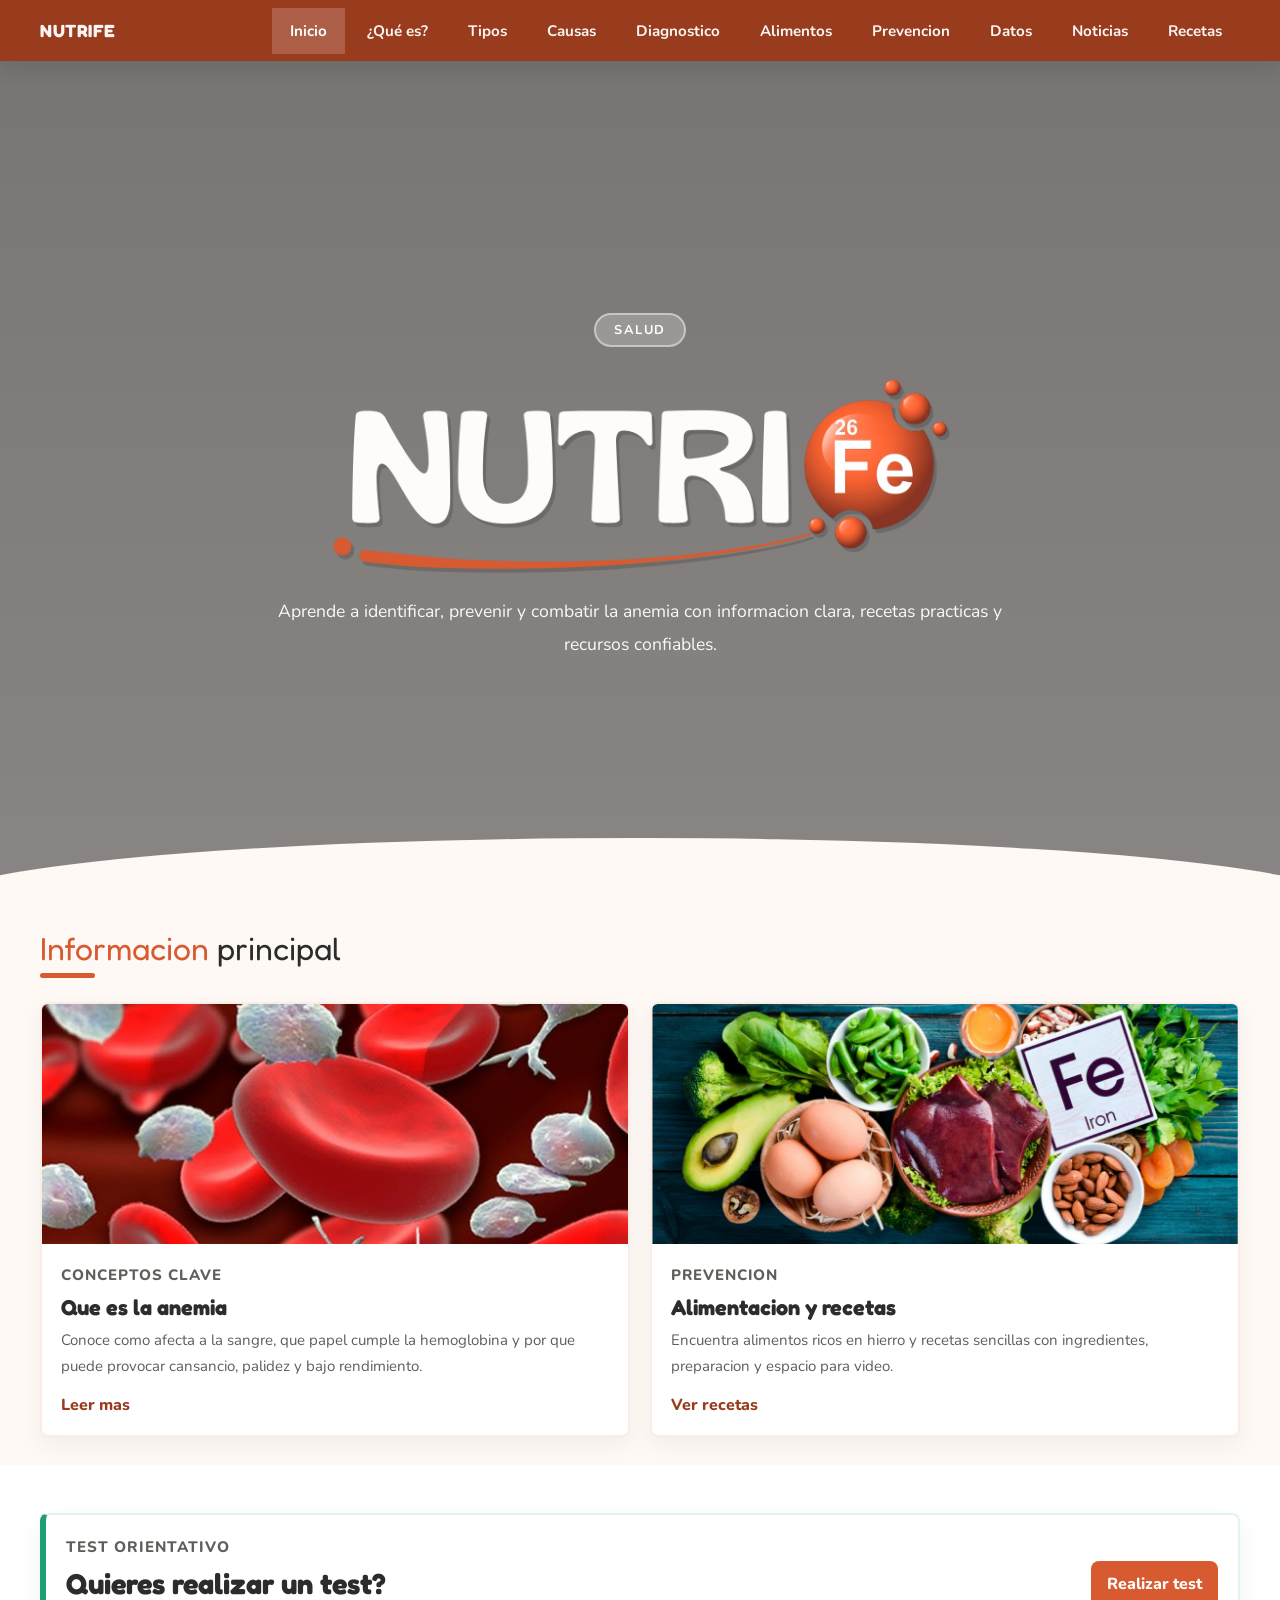
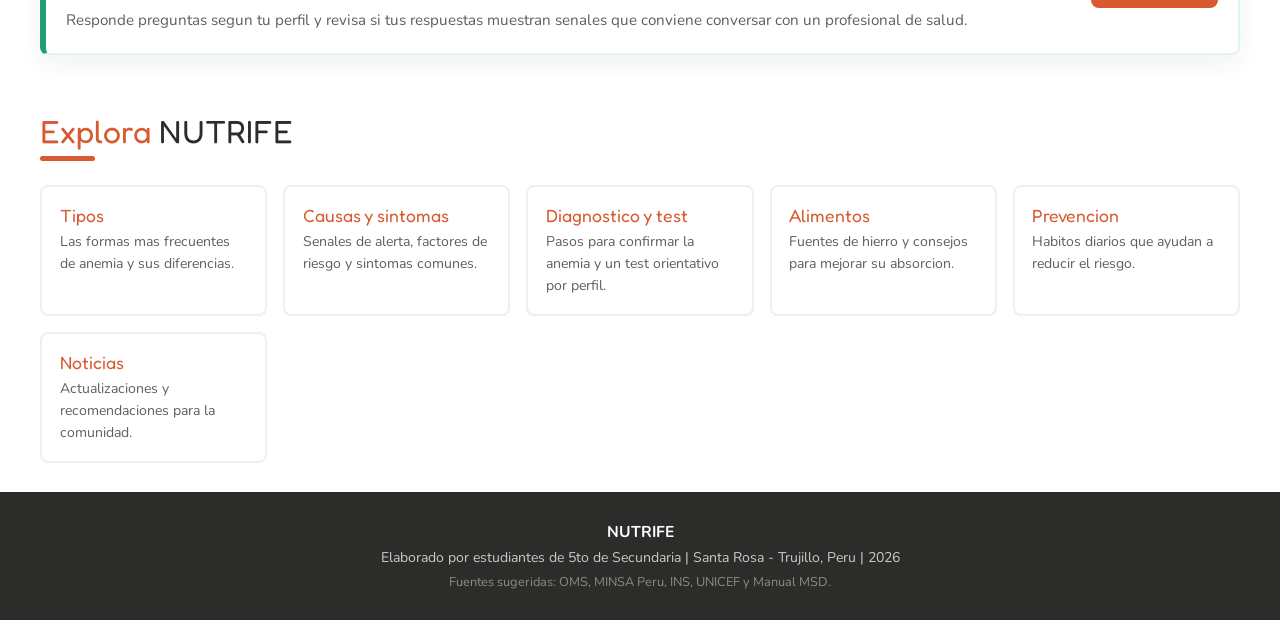
==== index.html @ c6c8c398 "First commit" ====
<!DOCTYPE html>
<html lang="es">
<head>
  <meta charset="UTF-8" />
  <meta name="viewport" content="width=device-width, initial-scale=1.0" />
  <title>NUTRIFE | Inicio</title>
  <link rel="icon" type="image/png" href="./faviIcon.png" />
  <link href="https://fonts.googleapis.com/css2?family=Fredoka+One&family=Nunito:wght@400;600;700;800&display=swap" rel="stylesheet" />
  <link href="./css/styles.css" rel="stylesheet" />
</head>
<body data-page="inicio">
  <div data-nav></div>
  <div data-header data-variant="home" data-title="NUTRIFE" data-kicker="Salud" data-description="Aprende a identificar, prevenir y combatir la anemia con informacion clara, recetas practicas y recursos confiables."></div>

  <main>
    <section>
      <div class="container">
        <div class="reveal">
          <p class="seccion-titulo">Informacion <span>principal</span></p>
          <div class="linea-titulo"></div>
        </div>

        <div class="feature-grid reveal">
          <article class="feature-card">
            <img src="./imagenes/globulosRojos.jpg" alt="Globulos rojos" />
            <div>
              <p class="card-kicker">Conceptos clave</p>
              <h2>Que es la anemia</h2>
              <p>Conoce como afecta a la sangre, que papel cumple la hemoglobina y por que puede provocar cansancio, palidez y bajo rendimiento.</p>
              <a class="btn-link" href="./pages/que-es.html">Leer mas</a>
            </div>
          </article>

          <article class="feature-card">
            <img src="./imagenes/alimentosAnemia.webp" alt="Alimentos ricos en hierro" />
            <div>
              <p class="card-kicker">Prevencion</p>
              <h2>Alimentacion y recetas</h2>
              <p>Encuentra alimentos ricos en hierro y recetas sencillas con ingredientes, preparacion y espacio para video.</p>
              <a class="btn-link" href="./pages/recetas.html">Ver recetas</a>
            </div>
          </article>
        </div>
      </div>
    </section>

    <section>
      <div class="container">
        <div class="home-test-panel reveal">
          <div>
            <p class="eyebrow">Test orientativo</p>
            <h2>Quieres realizar un test?</h2>
            <p>Responde preguntas segun tu perfil y revisa si tus respuestas muestran senales que conviene conversar con un profesional de salud.</p>
          </div>
          <a class="action-link" href="./pages/diagnostico.html#test-anemia">Realizar test</a>
        </div>
      </div>
    </section>

    <section class="section-soft">
      <div class="container">
        <div class="reveal">
          <p class="seccion-titulo">Explora <span>NUTRIFE</span></p>
          <div class="linea-titulo"></div>
        </div>

        <div class="page-grid reveal">
          <a class="page-card" href="./pages/tipos.html"><span>Tipos</span><p>Las formas mas frecuentes de anemia y sus diferencias.</p></a>
          <a class="page-card" href="./pages/causas.html"><span>Causas y sintomas</span><p>Senales de alerta, factores de riesgo y sintomas comunes.</p></a>
          <a class="page-card" href="./pages/diagnostico.html"><span>Diagnostico y test</span><p>Pasos para confirmar la anemia y un test orientativo por perfil.</p></a>
          <a class="page-card" href="./pages/alimentos.html"><span>Alimentos</span><p>Fuentes de hierro y consejos para mejorar su absorcion.</p></a>
          <a class="page-card" href="./pages/prevencion.html"><span>Prevencion</span><p>Habitos diarios que ayudan a reducir el riesgo.</p></a>
          <a class="page-card" href="./pages/noticias.html"><span>Noticias</span><p>Actualizaciones y recomendaciones para la comunidad.</p></a>
        </div>
      </div>
    </section>
  </main>

  <div data-footer></div>
  <script src="./js/components.js"></script>
  <script src="./js/scripts.js"></script>
</body>
</html>
---- css/styles.css ----
:root {
  --rojo: #D85A30;
  --rojo-claro: #FAECE7;
  --rojo-medio: #F0997B;
  --rojo-oscuro: #993C1D;
  --amarillo: #EF9F27;
  --amarillo-claro: #FAEEDA;
  --verde: #1D9E75;
  --verde-claro: #E1F5EE;
  --azul: #185FA5;
  --azul-claro: #E6F1FB;
  --gris: #5F5E5A;
  --gris-claro: #F1EFE8;
  --blanco: #fff;
  --texto: #2C2C2A;
  --max-w: 1440px;
  --px: clamp(1rem, 4vw, 2.5rem);
}

* { margin: 0; padding: 0; box-sizing: border-box; }

img {
  max-width: 100%;
  height: auto;
}

body {
  font-family: 'Nunito', sans-serif;
  background: #fff9f6;
  color: var(--texto);
  overflow-x: hidden;
  padding-top: 58px;
}

/* ===== HEADER ===== */
header {
  background: linear-gradient(rgba(0,0,0,0.28), rgba(0,0,0,0.18)), url("../imagenes/banner.png") center center/cover no-repeat;
  background-attachment: scroll;
  color: white;
  text-align: center;
  padding: 4rem var(--px) 5rem;
  position: relative;
  overflow: hidden;
  margin-top: 0;
  min-height: 100vh;
  display: grid;
  place-items: center;
}
header::before {
  content: '';
  position: absolute;
  bottom: -2px; left: 0; right: 0;
  height: 64px;
  background: #fff9f6;
  clip-path: ellipse(55% 100% at 50% 100%);
  z-index: 2;
}

/* capa oscura sobre la imagen para mejorar contraste */
header::after {
  content: '';
  position: absolute;
  inset: 0;
  background: rgba(0,0,0,0.35);
  z-index: 1;
}

/* asegurar que el contenido del header esté por encima del overlay */
header > * {
  position: relative;
  z-index: 3;
}
header .etiqueta {
  display: inline-block;
  background: rgba(255,255,255,0.22);
  border: 2px solid rgba(255,255,255,0.45);
  border-radius: 30px;
  padding: 6px 18px;
  font-size: 0.8rem;
  font-weight: 700;
  letter-spacing: 1.5px;
  text-transform: uppercase;
  margin-bottom: 1.2rem;
}
header h1 {
  font-family: 'Fredoka One', cursive;
  font-size: clamp(3rem, 7vw, 5.2rem);
  line-height: 1;
  margin-bottom: 0.8rem;
  text-shadow: 3px 3px 0 rgba(0,0,0,0.18);
  width: 100%;
}
.hero-logo {
  width: clamp(260px, 64vw, 760px);
  height: auto;
  max-height: clamp(120px, 24vh, 260px);
  object-fit: contain;
  display: block;
  margin: 0 auto;
  filter: drop-shadow(3px 4px 0 rgba(0,0,0,0.16));
}
header p {
  font-size: clamp(1rem, 2.1vw, 1.1rem);
  opacity: 0.95;
  max-width: 760px;
  margin: 0 auto;
  line-height: 1.9;
}
.globulos-deco {
  position: absolute;
  top: 10px; right: 16px;
  font-size: 4rem;
  opacity: 0.15;
}

/* ===== NAV ===== */
nav {
  background: var(--rojo-oscuro);
  display: flex;
  justify-content: center;
  flex-wrap: wrap;
  gap: 0.35rem;
  position: sticky;
  top: 0;
  z-index: 100;
  padding: 0.45rem var(--px);
}
nav a {
  color: rgba(255,255,255,0.95);
  text-decoration: none;
  padding: 13px 18px;
  font-weight: 700;
  font-size: 0.95rem;
  transition: background 0.2s, color 0.2s;
  white-space: nowrap;
}
nav a:hover { background: rgba(255,255,255,0.12); color: white; }

/* ===== CONTENEDOR — ancho máximo con padding ajustado ===== */
.container {
  max-width: var(--max-w);
  width: min(100%, var(--max-w));
  margin: 0 auto;
  padding: 0 var(--px);
}

/* ===== SECCIONES ===== */
section { padding: 1.8rem 0; }
section:nth-child(even) { background: #fff; }

.seccion-titulo {
  font-family: 'Fredoka One', cursive;
  font-size: clamp(1.6rem, 5vw, 2rem);
  color: var(--rojo);
  margin-bottom: 0.3rem;
}
.seccion-titulo span { color: var(--texto); }
.linea-titulo {
  width: 55px; height: 5px;
  background: var(--rojo);
  border-radius: 10px;
  margin-bottom: 1.5rem;
}

/* ===== QUE ES ===== */
.intro-grid {
  display: grid;
  grid-template-columns: 1fr 1fr;
  gap: 1.8rem;
  align-items: center;
}
.intro-texto p {
  font-size: 1rem;
  line-height: 1.8;
  color: #3a3a38;
  margin-bottom: 1rem;
}
.dato-destacado {
  background: var(--rojo-claro);
  border-left: 5px solid var(--rojo);
  border-radius: 0 12px 12px 0;
  padding: 0.9rem 1.1rem;
  font-size: 0.95rem;
  font-weight: 700;
  color: var(--rojo-oscuro);
}

/* ===== VIDEO ===== */
.video-container {
  position: relative;
  width: 100%;
  aspect-ratio: 16 / 9;
  border-radius: 18px;
  overflow: hidden;
  box-shadow: 5px 5px 0 var(--rojo-medio);
  border: 4px solid var(--rojo-claro);
}
.video-container iframe {
  width: 100%;
  height: 100%;
  border: none;
}

/* ===== TIPOS ===== */
.tipos-grid {
  display: grid;
  grid-template-columns: repeat(auto-fit, minmax(190px, 1fr));
  gap: 1rem;
}
.tipo-card {
  border-radius: 16px;
  padding: 1.3rem;
  text-align: center;
  border: 3px solid transparent;
  transition: transform 0.2s;
}
.tipo-card:hover { transform: translateY(-5px); }
.tipo-card .icono { font-size: 2.2rem; margin-bottom: 0.6rem; }
.tipo-card h3 { font-size: 0.95rem; font-weight: 800; margin-bottom: 0.4rem; }
.tipo-card p { font-size: 0.85rem; line-height: 1.6; }
.tipo-1 { background: var(--rojo-claro); border-color: var(--rojo-medio); }
.tipo-1 h3 { color: var(--rojo-oscuro); }
.tipo-2 { background: var(--amarillo-claro); border-color: var(--amarillo); }
.tipo-2 h3 { color: #633806; }
.tipo-3 { background: var(--azul-claro); border-color: #85B7EB; }
.tipo-3 h3 { color: var(--azul); }
.tipo-4 { background: var(--verde-claro); border-color: #5DCAA5; }
.tipo-4 h3 { color: #085041; }

/* ===== BANNER NIÑOS ===== */
.ninos-banner {
  display: flex;
  align-items: center;
  justify-content: center;
  gap: 1.5rem;
  background: var(--rojo-claro);
  border-radius: 18px;
  padding: 1.2rem 1.5rem;
  margin-bottom: 1.5rem;
  border: 3px solid var(--rojo-medio);
}
.nino-img {
  width: 200px;
  height: 200px;
  object-fit: contain;
  filter: drop-shadow(2px 4px 6px rgba(0,0,0,0.15));
}
.ninos-texto { text-align: center; max-width: 380px; }
.ninos-texto p {
  font-size: 0.95rem;
  line-height: 1.7;
  color: var(--rojo-oscuro);
}

/* ===== CAUSAS Y SINTOMAS ===== */
.dos-col {
  display: grid;
  grid-template-columns: 1fr 1fr;
  gap: 1.5rem;
}
.lista-card {
  border-radius: 16px;
  padding: 1.3rem;
  border: 3px solid;
}
.lista-card h3 {
  font-family: 'Fredoka One', cursive;
  font-size: 1.2rem;
  margin-bottom: 0.9rem;
}
.lista-card ul { list-style: none; }
.lista-card ul li {
  padding: 6px 0;
  border-bottom: 1px dashed rgba(0,0,0,0.1);
  font-size: 0.92rem;
  display: flex;
  align-items: flex-start;
  gap: 8px;
}
.lista-card ul li:last-child { border-bottom: none; }
.lista-card ul li::before {
  content: '●';
  font-size: 9px;
  margin-top: 5px;
  flex-shrink: 0;
}
.card-causas { background: var(--rojo-claro); border-color: var(--rojo-medio); }
.card-causas h3 { color: var(--rojo-oscuro); }
.card-causas li::before { color: var(--rojo); }
.card-sintomas { background: var(--amarillo-claro); border-color: var(--amarillo); }
.card-sintomas h3 { color: #633806; }
.card-sintomas li::before { color: var(--amarillo); }

/* ===== IMAGEN FULL ===== */
/* Ajusta aquí el tamaño de la imagen de alimentosAnemia */
.img-full {
  width: 100%;
  max-height: 700px;
  object-fit: cover;
  border-radius: 18px;
  border: 4px solid var(--rojo-claro);
  margin-bottom: 1.5rem;
  display: block;
}

/* ===== ACORDEÓN DIAGNÓSTICO ===== */
.acordeon {
  display: flex;
  flex-direction: column;
  gap: 0.55rem;
  margin-bottom: 0.5rem;
}
.acord-item {
  border-radius: 14px;
  border: 2px solid var(--gris-claro);
  background: white;
  overflow: hidden;
  transition: border-color 0.25s, box-shadow 0.25s;
}
.acord-item:hover { border-color: var(--rojo-medio); }
.acord-item.acord-open {
  border-color: var(--rojo-medio);
  box-shadow: 0 4px 16px rgba(216,90,48,0.12);
}
.acord-clave { border-color: var(--rojo-medio) !important; }
.acord-clave.acord-open { box-shadow: 0 4px 20px rgba(216,90,48,0.22) !important; }
.acord-resultado { border-color: #5DCAA5 !important; }
.acord-resultado.acord-open { box-shadow: 0 4px 20px rgba(29,158,117,0.18) !important; }

.acord-header {
  width: 100%;
  background: none;
  border: none;
  cursor: pointer;
  padding: 0.9rem 1.2rem;
  display: flex;
  align-items: center;
  gap: 0.7rem;
  text-align: left;
  transition: background 0.2s;
}
.acord-header:hover { background: var(--rojo-claro); }
.acord-item.acord-resultado .acord-header:hover { background: var(--verde-claro); }
.acord-item.acord-open .acord-header { background: var(--rojo-claro); }
.acord-item.acord-resultado.acord-open .acord-header { background: var(--verde-claro); }

.acord-header-left {
  display: flex;
  align-items: center;
  gap: 0.65rem;
  flex: 1;
  min-width: 0;
}
.acord-num {
  width: 34px; height: 34px;
  border-radius: 50%;
  background: var(--rojo-oscuro);
  color: white;
  font-family: 'Fredoka One', cursive;
  font-size: 1.05rem;
  display: flex;
  align-items: center;
  justify-content: center;
  flex-shrink: 0;
}
.acord-num-rojo { background: var(--rojo); box-shadow: 0 0 0 3px var(--rojo-claro); }
.acord-num-verde { background: var(--verde); box-shadow: 0 0 0 3px var(--verde-claro); }
.acord-emoji { font-size: 1.5rem; flex-shrink: 0; }
.acord-title {
  font-weight: 800;
  font-size: 0.97rem;
  color: var(--texto);
  white-space: nowrap;
  overflow: hidden;
  text-overflow: ellipsis;
}
.acord-tag {
  display: inline-block;
  padding: 3px 10px;
  border-radius: 20px;
  font-size: 0.72rem;
  font-weight: 700;
  background: var(--gris-claro);
  color: var(--gris);
  flex-shrink: 0;
}
.acord-tag-rojo { background: var(--rojo-claro); color: var(--rojo-oscuro); }
.acord-tag-verde { background: var(--verde-claro); color: #085041; }
.acord-chevron {
  font-size: 1.2rem;
  color: var(--gris);
  transition: transform 0.3s ease;
  flex-shrink: 0;
  line-height: 1;
}
.acord-item.acord-open .acord-chevron { transform: rotate(180deg); color: var(--rojo); }
.acord-item.acord-resultado.acord-open .acord-chevron { color: var(--verde); }

.acord-body { max-height: 0; overflow: hidden; transition: max-height 0.35s ease; }
.acord-body-inner {
  padding: 0 1.2rem 1.1rem 4.2rem;
  border-top: 1px dashed var(--rojo-claro);
}
.acord-item.acord-resultado .acord-body-inner { border-top-color: #5DCAA5; }
.acord-body-inner p {
  font-size: 0.93rem;
  line-height: 1.7;
  color: var(--gris);
  padding-top: 0.85rem;
}

/* ===== HEMOGLOBINA CARDS ===== */
.hemo-grid {
  display: grid;
  grid-template-columns: repeat(auto-fit, minmax(140px, 1fr));
  gap: 0.9rem;
}
.hemo-card {
  background: white;
  border: 2px solid var(--rojo-claro);
  border-radius: 16px;
  padding: 1.1rem 0.9rem;
  text-align: center;
  transition: transform 0.2s, border-color 0.2s;
}
.hemo-card:hover { transform: translateY(-4px); border-color: var(--rojo-medio); }
.hemo-destacado {
  border: 3px solid var(--rojo);
  background: var(--rojo-claro);
  position: relative;
}
.hemo-emoji { font-size: 1.9rem; margin-bottom: 0.35rem; }
.hemo-grupo {
  font-size: 0.77rem;
  color: var(--gris);
  font-weight: 700;
  margin-bottom: 0.45rem;
  line-height: 1.3;
}
.hemo-valor {
  font-family: 'Fredoka One', cursive;
  font-size: 1.5rem;
  color: var(--rojo);
}
.hemo-valor span {
  font-family: 'Nunito', sans-serif;
  font-size: 0.82rem;
  color: var(--gris);
  font-weight: 700;
}
.hemo-nota {
  margin-top: 0.4rem;
  font-size: 0.72rem;
  font-weight: 800;
  background: var(--rojo-medio);
  color: white;
  border-radius: 20px;
  padding: 2px 10px;
  display: inline-block;
}

/* ===== PREVENCIÓN ===== */
.prevencion-grid {
  display: grid;
  grid-template-columns: repeat(auto-fit, minmax(210px, 1fr));
  gap: 1rem;
}
.prev-card {
  background: white;
  border-radius: 16px;
  padding: 1.2rem;
  border: 2px solid var(--verde-claro);
  display: flex;
  gap: 10px;
  align-items: flex-start;
}
.prev-card .emoji { font-size: 1.9rem; flex-shrink: 0; }
.prev-card h4 { font-weight: 800; color: #085041; margin-bottom: 0.25rem; font-size: 0.92rem; }
.prev-card p { font-size: 0.84rem; color: var(--gris); line-height: 1.5; }

/* ===== ALIMENTOS ===== */
.alimentos-tabla {
  width: 100%;
  border-collapse: collapse;
  border-radius: 14px;
  overflow: hidden;
  box-shadow: 0 4px 0 var(--rojo-claro);
}
.alimentos-tabla thead { background: var(--rojo); color: white; }
.alimentos-tabla th { padding: 11px 14px; text-align: left; font-size: 0.92rem; }
.alimentos-tabla td { padding: 9px 14px; font-size: 0.9rem; border-bottom: 1px solid var(--rojo-claro); }
.alimentos-tabla tbody tr:nth-child(even) { background: #fff9f6; }
.alimentos-tabla tbody tr:hover { background: var(--rojo-claro); }
.badge { display: inline-block; padding: 2px 9px; border-radius: 20px; font-size: 0.76rem; font-weight: 700; }
.badge-alto { background: var(--rojo-claro); color: var(--rojo-oscuro); }
.badge-medio { background: var(--amarillo-claro); color: #633806; }

/* ===== MARQUEE ===== */
@keyframes marquee {
  0%   { transform: translateX(0); }
  100% { transform: translateX(-50%); }
}
.marquee-outer {
  overflow: hidden;
  width: 100%;
  margin-bottom: 1.8rem;
  -webkit-mask-image: linear-gradient(to right, transparent 0%, black 8%, black 92%, transparent 100%);
  mask-image: linear-gradient(to right, transparent 0%, black 8%, black 92%, transparent 100%);
}
.marquee-track {
  display: flex;
  gap: 1rem;
  width: max-content;
  animation: marquee 30s linear infinite;
}
.marquee-track:hover { animation-play-state: paused; }
.curio-card {
  background: var(--azul-claro);
  border: 2px solid #85B7EB;
  border-radius: 18px;
  padding: 1.3rem 1.6rem;
  width: 260px;
  flex-shrink: 0;
  text-align: center;
  transition: transform 0.2s, box-shadow 0.2s;
}
.curio-card:hover { transform: translateY(-5px); box-shadow: 0 8px 20px rgba(24,95,165,0.15); }
.curio-card .curio-emoji { font-size: 2.3rem; margin-bottom: 0.4rem; }
.curio-card strong {
  font-family: 'Fredoka One', cursive;
  font-size: 1.05rem;
  color: var(--azul);
  display: block;
  margin-bottom: 0.4rem;
}
.curio-card p { font-size: 0.84rem; color: var(--gris); line-height: 1.6; }

/* ===== LINKS ===== */
.links-section { margin-top: 1rem; }
.links-titulo {
  font-family: 'Fredoka One', cursive;
  font-size: 1.4rem;
  color: var(--rojo);
  margin-bottom: 0.4rem;
}
.links-grid {
  display: grid;
  grid-template-columns: repeat(auto-fit, minmax(230px, 1fr));
  gap: 0.9rem;
}
.link-card {
  display: flex;
  align-items: flex-start;
  gap: 11px;
  background: white;
  border: 2px solid var(--azul-claro);
  border-radius: 14px;
  padding: 0.9rem 1.1rem;
  text-decoration: none;
  color: var(--texto);
  transition: border-color 0.2s, transform 0.2s, box-shadow 0.2s;
}
.link-card:hover {
  border-color: var(--azul);
  transform: translateY(-3px);
  box-shadow: 0 6px 16px rgba(24,95,165,0.12);
}
.link-icono { font-size: 1.7rem; flex-shrink: 0; }
.link-card strong { font-size: 0.9rem; color: var(--azul); display: block; margin-bottom: 3px; }
.link-card p { font-size: 0.8rem; color: var(--gris); line-height: 1.4; }

/* ===== FOOTER ===== */
footer {
  background: var(--texto);
  color: rgba(255,255,255,0.75);
  text-align: center;
  padding: 1.8rem 1rem;
  font-size: 0.88rem;
}
footer strong { color: white; display: block; font-size: 0.98rem; margin-bottom: 0.3rem; }
footer p { margin-top: 0.4rem; font-size: 0.8rem; opacity: 0.6; }

/* ===== LAYOUT MULTIPAGINA ===== */
.site-nav {
  position: fixed;
  top: 0;
  left: 0;
  right: 0;
  width: 100%;
  z-index: 1000;
  justify-content: space-between;
  align-items: center;
  gap: 1rem;
  box-shadow: 0 8px 20px rgba(44,44,42,0.16);
}
.brand {
  font-family: 'Fredoka One', cursive;
  font-size: 1.1rem;
  letter-spacing: 0.5px;
  padding-left: 0;
}
.nav-links {
  display: flex;
  justify-content: flex-end;
  flex-wrap: wrap;
  gap: 0.25rem;
}
.site-nav a.active {
  background: rgba(255,255,255,0.18);
  color: #fff;
}
.page-header {
  min-height: 340px;
  padding: 5rem var(--px) 4rem;
  background-position: center;
  background-attachment: scroll;
}
.home-header {
  min-height: calc(100vh - 58px);
}
.header-content {
  display: block;
}
main {
  background: #fff9f6;
}
.section-soft {
  background: #fff;
}
.feature-grid {
  display: grid;
  grid-template-columns: repeat(2, minmax(0, 1fr));
  gap: 1.2rem;
}
.feature-card,
.news-card,
.recipe-card {
  background: white;
  border: 2px solid var(--rojo-claro);
  border-radius: 8px;
  overflow: hidden;
  box-shadow: 0 8px 20px rgba(44,44,42,0.06);
}
.feature-card img,
.news-card img,
.recipe-card > img {
  width: 100%;
  height: 240px;
  object-fit: cover;
  display: block;
  background: var(--amarillo-claro);
}
.feature-card > div,
.news-card > div,
.recipe-content {
  padding: 1.2rem;
}
.card-kicker {
  color: var(--rojo);
  font-size: 0.78rem;
  font-weight: 800;
  text-transform: uppercase;
  letter-spacing: 1px;
  margin-bottom: 0.35rem;
}
.feature-card h2,
.news-card h2,
.recipe-card h2 {
  font-family: 'Fredoka One', cursive;
  color: var(--texto);
  font-size: 1.35rem;
  margin-bottom: 0.5rem;
}
.feature-card p,
.news-card p,
.recipe-card p,
.nota {
  color: var(--gris);
  line-height: 1.7;
  font-size: 0.94rem;
}
.btn-link {
  display: inline-block;
  margin-top: 0.9rem;
  color: var(--rojo-oscuro);
  font-weight: 800;
  text-decoration: none;
}
.btn-link:hover {
  color: var(--rojo);
}
.action-link {
  display: inline-flex;
  align-items: center;
  justify-content: center;
  min-height: 44px;
  border-radius: 8px;
  background: var(--rojo);
  color: white;
  padding: 0.78rem 1rem;
  font-weight: 800;
  text-decoration: none;
  transition: transform 0.2s ease, background 0.2s ease, box-shadow 0.2s ease;
}
.action-link:hover {
  background: var(--rojo-oscuro);
  color: white;
  transform: translateY(-2px);
  box-shadow: 0 8px 18px rgba(216,90,48,0.2);
}
.action-link.secondary {
  background: white;
  color: var(--rojo-oscuro);
  border: 2px solid var(--rojo-medio);
}
.action-link.secondary:hover {
  background: var(--rojo-claro);
  color: var(--rojo-oscuro);
  box-shadow: none;
}
.home-test-panel {
  display: grid;
  grid-template-columns: minmax(0, 1fr) auto;
  gap: 1rem;
  align-items: center;
  background: white;
  border: 2px solid var(--verde-claro);
  border-left: 6px solid var(--verde);
  border-radius: 8px;
  padding: 1.25rem;
  box-shadow: 0 10px 24px rgba(44,44,42,0.06);
  margin-top: 1.2rem;
}
.home-test-panel h2 {
  font-family: 'Fredoka One', cursive;
  font-size: clamp(1.25rem, 3vw, 1.8rem);
  color: var(--texto);
  margin-bottom: 0.4rem;
}
.home-test-panel p {
  color: var(--gris);
  line-height: 1.65;
  font-size: 0.95rem;
}
.page-grid,
.stats-grid,
.news-grid,
.recipe-grid {
  display: grid;
  gap: 1rem;
}
.page-grid {
  grid-template-columns: repeat(auto-fit, minmax(210px, 1fr));
}
.page-card,
.stat-card {
  background: white;
  border: 2px solid var(--gris-claro);
  border-radius: 8px;
  padding: 1.1rem;
  color: var(--texto);
  text-decoration: none;
  transition: border-color 0.2s, transform 0.2s;
}
.page-card:hover,
.stat-card:hover {
  border-color: var(--rojo-medio);
  transform: translateY(-3px);
}
.page-card span,
.stat-card strong {
  display: block;
  color: var(--rojo);
  font-family: 'Fredoka One', cursive;
  font-size: 1.1rem;
  margin-bottom: 0.35rem;
}
.page-card p,
.stat-card p {
  color: var(--gris);
  font-size: 0.88rem;
  line-height: 1.55;
}
.stats-grid {
  grid-template-columns: repeat(auto-fit, minmax(220px, 1fr));
  margin-bottom: 1.5rem;
}
.news-grid,
.recipe-grid {
  grid-template-columns: 1fr;
}
.news-card {
  display: grid;
  grid-template-columns: minmax(220px, 360px) 1fr;
}
.news-card img {
  height: 100%;
  min-height: 230px;
}
.date-label {
  display: inline-block;
  margin-top: 0.8rem;
  padding: 4px 10px;
  border-radius: 20px;
  background: var(--azul-claro);
  color: var(--azul);
  font-size: 0.78rem;
  font-weight: 800;
}
.recipe-card {
  display: grid;
  grid-template-columns: minmax(240px, 380px) 1fr;
}
.recipe-card > img {
  height: 100%;
  min-height: 420px;
}
.recipe-content h3 {
  color: var(--rojo-oscuro);
  font-size: 1rem;
  margin: 0.9rem 0 0.4rem;
}
.recipe-columns {
  display: grid;
  grid-template-columns: repeat(2, minmax(0, 1fr));
  gap: 1rem;
}
.recipe-content ul,
.recipe-content ol {
  padding-left: 1.2rem;
  color: var(--gris);
  line-height: 1.65;
  font-size: 0.9rem;
}
.recipe-video {
  max-width: 520px;
  box-shadow: none;
}
.video-placeholder {
  display: grid;
  place-items: center;
  min-height: 180px;
  border: 2px dashed #85B7EB;
  border-radius: 8px;
  background: var(--azul-claro);
  color: var(--azul);
  font-weight: 800;
  text-align: center;
  padding: 1rem;
}
.table-wrap {
  overflow-x: auto;
}
.video-container video {
  width: 100%;
  height: 100%;
  display: block;
}
.image-missing {
  object-fit: contain !important;
  padding: 1rem;
  border: 2px dashed var(--rojo-medio);
}

/* ===== BLOQUES INFORMATIVOS Y ANIMACIONES ===== */
.eyebrow {
  color: var(--rojo);
  font-size: 0.78rem;
  font-weight: 800;
  letter-spacing: 1px;
  text-transform: uppercase;
  margin-bottom: 0.35rem;
}
.info-panel,
.split-visual,
.news-intro {
  display: grid;
  grid-template-columns: minmax(0, 1.35fr) minmax(260px, 0.65fr);
  gap: 1.2rem;
  align-items: stretch;
  margin-bottom: 1.4rem;
}
.info-panel > div:first-child,
.split-visual > div:first-child,
.news-intro > div:first-child,
.data-story {
  background: white;
  border: 2px solid var(--rojo-claro);
  border-radius: 8px;
  padding: 1.35rem;
  box-shadow: 0 10px 24px rgba(44,44,42,0.06);
}
.info-panel h2,
.split-visual h2,
.news-intro h2,
.data-story h2 {
  font-family: 'Fredoka One', cursive;
  font-size: clamp(1.35rem, 3vw, 1.9rem);
  color: var(--texto);
  margin-bottom: 0.6rem;
}
.info-panel p,
.split-visual p,
.news-intro p,
.data-story p {
  color: var(--gris);
  line-height: 1.75;
  font-size: 0.98rem;
}
.media-note {
  min-height: 190px;
  border: 2px dashed var(--amarillo);
  border-radius: 8px;
  background:
    linear-gradient(135deg, rgba(239,159,39,0.15), rgba(29,158,117,0.12)),
    #fff;
  padding: 1.2rem;
  display: flex;
  flex-direction: column;
  justify-content: center;
  color: var(--texto);
}
.media-note.tall {
  min-height: 250px;
}
.media-note span {
  color: var(--rojo);
  font-size: 0.75rem;
  font-weight: 800;
  letter-spacing: 1px;
  text-transform: uppercase;
}
.media-note strong {
  font-family: 'Fredoka One', cursive;
  font-size: 1.15rem;
  color: var(--azul);
  margin: 0.35rem 0;
  word-break: break-word;
}
.media-note p {
  color: var(--gris);
  font-size: 0.88rem;
  line-height: 1.55;
}
.image-slot,
.imagen-slot {
  width: 100%;
  height: clamp(220px, 28vw, 320px);
  min-height: 0;
  aspect-ratio: 4 / 3;
  display: block;
  object-fit: cover;
  object-position: center;
  border-radius: 8px;
  border: 0;
  box-shadow: none;
  background: transparent;
  overflow: hidden;
}
.image-slot-contain {
  object-fit: contain;
  transform: scale(1.08);
}
.image-slot::before,
.imagen-slot::before {
  content: none;
}
.image-slot::after,
.imagen-slot::after {
  content: none;
}
.image-slot.tall,
.imagen-slot.tall {
  height: clamp(280px, 34vw, 400px);
}
.image-slot-tipos,
.image-slot-causas,
.image-slot-prevencion,
.image-slot-datos,
.image-slot-noticias,
.imagen-slot-tipos,
.imagen-slot-causas,
.imagen-slot-prevencion,
.imagen-slot-datos,
.imagen-slot-noticias {
  background-color: transparent;
}
.panel-img {
  width: 100%;
  height: 100%;
  min-height: 230px;
  object-fit: cover;
  border-radius: 8px;
  border: 2px solid var(--verde-claro);
  display: block;
}
.mini-grid {
  display: grid;
  grid-template-columns: repeat(auto-fit, minmax(220px, 1fr));
  gap: 1rem;
  margin-bottom: 1.2rem;
}
.mini-card {
  background: white;
  border: 2px solid var(--verde-claro);
  border-radius: 8px;
  padding: 1.1rem;
}
.mini-card span {
  display: inline-block;
  color: #085041;
  background: var(--verde-claro);
  border-radius: 20px;
  padding: 3px 10px;
  font-size: 0.74rem;
  font-weight: 800;
  margin-bottom: 0.6rem;
}
.mini-card h3 {
  color: var(--texto);
  font-size: 1rem;
  margin-bottom: 0.35rem;
}
.mini-card p,
.micro-list,
.news-extra {
  color: var(--gris);
  font-size: 0.88rem;
  line-height: 1.6;
}
.news-extra {
  display: inline-flex;
  align-items: center;
  justify-content: center;
  min-height: 38px;
  width: fit-content;
  margin-top: 0.8rem;
  padding: 0.55rem 0.85rem;
  border-radius: 8px;
  background: var(--azul-claro);
  color: var(--azul);
  font-weight: 800;
  text-decoration: none;
}
.news-extra:hover {
  background: var(--azul);
  color: white;
}
.micro-list {
  margin-top: 0.7rem;
  padding-left: 1rem;
  text-align: left;
}
.micro-list li {
  margin-bottom: 0.25rem;
}
.callout {
  margin-top: 1.2rem;
  background: var(--azul-claro);
  border-left: 5px solid var(--azul);
  border-radius: 0 8px 8px 0;
  padding: 1rem 1.2rem;
  color: var(--texto);
}
.callout strong {
  color: var(--azul);
  display: block;
  margin-bottom: 0.25rem;
}
.callout p {
  color: var(--gris);
  line-height: 1.65;
  font-size: 0.94rem;
}
.timeline {
  display: grid;
  grid-template-columns: repeat(3, minmax(0, 1fr));
  gap: 1rem;
  margin-top: 1.3rem;
}
.timeline article {
  background: white;
  border: 2px solid var(--gris-claro);
  border-radius: 8px;
  padding: 1.1rem;
  position: relative;
}
.timeline span {
  width: 34px;
  height: 34px;
  border-radius: 50%;
  background: var(--rojo);
  color: white;
  display: grid;
  place-items: center;
  font-family: 'Fredoka One', cursive;
  margin-bottom: 0.65rem;
}
.timeline h3 {
  color: var(--texto);
  font-size: 1rem;
  margin-bottom: 0.35rem;
}
.timeline p {
  color: var(--gris);
  font-size: 0.88rem;
  line-height: 1.55;
}
.habit-strip {
  display: grid;
  grid-template-columns: repeat(3, minmax(0, 1fr));
  gap: 1rem;
  margin-top: 1.2rem;
}
.habit-strip div {
  background: var(--amarillo-claro);
  border: 2px solid var(--amarillo);
  border-radius: 8px;
  padding: 1rem;
}
.habit-strip strong {
  color: #633806;
  display: block;
  margin-bottom: 0.25rem;
}
.habit-strip p {
  color: var(--gris);
  line-height: 1.5;
  font-size: 0.88rem;
}
.data-story {
  margin-bottom: 1.4rem;
}
.screening-alert {
  background: #fff;
  border: 2px solid var(--rojo-medio);
  border-left: 6px solid var(--rojo);
  border-radius: 0 8px 8px 0;
  padding: 1rem 1.2rem;
  margin-bottom: 1.3rem;
  box-shadow: 0 10px 24px rgba(44,44,42,0.06);
}
.screening-alert strong {
  color: var(--rojo-oscuro);
  display: block;
  font-family: 'Fredoka One', cursive;
  font-size: 1.1rem;
  margin-bottom: 0.25rem;
}
.screening-alert p {
  color: var(--gris);
  line-height: 1.65;
  font-size: 0.95rem;
}
.screening-grid {
  display: grid;
  grid-template-columns: repeat(3, minmax(0, 1fr));
  gap: 1rem;
  margin-bottom: 1.3rem;
}
.screening-card {
  background: white;
  border: 2px solid var(--gris-claro);
  border-radius: 8px;
  padding: 1.1rem;
}
.screening-card span {
  display: inline-block;
  color: var(--azul);
  background: var(--azul-claro);
  border-radius: 20px;
  padding: 3px 10px;
  font-size: 0.74rem;
  font-weight: 800;
  margin-bottom: 0.65rem;
}
.screening-card h3 {
  color: var(--texto);
  font-size: 1rem;
  margin-bottom: 0.5rem;
}
.screening-card ul {
  color: var(--gris);
  font-size: 0.88rem;
  line-height: 1.6;
  padding-left: 1.1rem;
}
.screening-card li {
  margin-bottom: 0.25rem;
}
.risk-panel {
  display: grid;
  grid-template-columns: minmax(0, 0.95fr) minmax(280px, 1.05fr);
  gap: 1rem;
  align-items: stretch;
  margin-bottom: 1.3rem;
}
.risk-panel > div:first-child,
.risk-levels {
  background: white;
  border: 2px solid var(--azul-claro);
  border-radius: 8px;
  padding: 1.2rem;
}
.risk-panel h2 {
  font-family: 'Fredoka One', cursive;
  font-size: clamp(1.25rem, 3vw, 1.7rem);
  margin-bottom: 0.5rem;
}
.risk-panel p {
  color: var(--gris);
  line-height: 1.65;
  font-size: 0.94rem;
}
.risk-levels {
  display: grid;
  gap: 0.75rem;
}
.risk-levels article {
  display: grid;
  grid-template-columns: auto 1fr;
  gap: 0.25rem 0.65rem;
  align-items: start;
}
.risk-levels strong {
  color: var(--texto);
}
.risk-levels p {
  grid-column: 2;
  font-size: 0.86rem;
}
.level {
  width: 14px;
  height: 14px;
  border-radius: 50%;
  margin-top: 0.25rem;
}
.level.low { background: var(--verde); }
.level.mid { background: var(--amarillo); }
.level.high { background: var(--rojo); }
.screening-callout {
  background: var(--rojo-claro);
  border-left-color: var(--rojo);
}
.screening-callout strong {
  color: var(--rojo-oscuro);
}
.test-invite {
  display: grid;
  grid-template-columns: minmax(0, 1fr) auto;
  gap: 1rem;
  align-items: center;
  margin: 1.3rem 0;
  padding: 1.25rem;
  background:
    linear-gradient(135deg, rgba(250,236,231,0.9), rgba(230,241,251,0.85)),
    white;
  border: 2px solid var(--rojo-medio);
  border-radius: 8px;
  box-shadow: 0 12px 28px rgba(44,44,42,0.08);
}
.test-invite h2 {
  font-family: 'Fredoka One', cursive;
  font-size: clamp(1.25rem, 3vw, 1.75rem);
  color: var(--texto);
  margin-bottom: 0.35rem;
}
.test-invite p {
  color: var(--gris);
  line-height: 1.65;
  font-size: 0.95rem;
}
.anemia-test {
  background: white;
  border: 2px solid var(--rojo-claro);
  border-radius: 8px;
  padding: 1.2rem;
  box-shadow: 0 12px 30px rgba(44,44,42,0.08);
}
.test-top {
  display: grid;
  grid-template-columns: 1fr auto;
  gap: 1rem;
  align-items: center;
  margin-bottom: 1rem;
}
.test-top h2 {
  font-family: 'Fredoka One', cursive;
  font-size: clamp(1.35rem, 3vw, 1.9rem);
  color: var(--texto);
  margin-bottom: 0.35rem;
}
.test-top p {
  color: var(--gris);
  line-height: 1.65;
}
.test-score-card {
  min-width: 130px;
  background: var(--rojo-claro);
  border: 2px solid var(--rojo-medio);
  border-radius: 8px;
  padding: 0.8rem 1rem;
  text-align: center;
}
.test-score-card span,
.test-score-card small {
  display: block;
  color: var(--rojo-oscuro);
  font-size: 0.78rem;
  font-weight: 800;
}
.test-score-card strong {
  display: block;
  font-family: 'Fredoka One', cursive;
  font-size: 2rem;
  color: var(--rojo);
  line-height: 1.1;
}
.test-progress,
.result-meter {
  height: 12px;
  border-radius: 999px;
  background: var(--gris-claro);
  overflow: hidden;
}
.test-progress {
  margin-bottom: 1.2rem;
}
.test-progress span,
.result-meter span {
  display: block;
  height: 100%;
  width: 0;
  border-radius: inherit;
  background: linear-gradient(90deg, var(--verde), var(--amarillo), var(--rojo));
  transition: width 0.35s ease;
}
.test-form {
  display: grid;
  gap: 0.9rem;
}
.profile-grid {
  display: grid;
  grid-template-columns: repeat(auto-fit, minmax(170px, 1fr));
  gap: 0.8rem;
  margin-bottom: 1rem;
}
.profile-card {
  border: 2px solid var(--gris-claro);
  border-radius: 8px;
  background: white;
  color: var(--texto);
  text-align: left;
  padding: 0.9rem;
  cursor: pointer;
  transition: transform 0.22s ease, border-color 0.22s ease, background 0.22s ease, box-shadow 0.22s ease;
}
.profile-card:hover {
  transform: translateY(-3px);
  border-color: var(--rojo-medio);
  box-shadow: 0 8px 18px rgba(44,44,42,0.08);
}
.profile-card.active {
  border-color: var(--rojo);
  background: var(--rojo-claro);
  box-shadow: 0 8px 18px rgba(216,90,48,0.12);
}
.profile-card span {
  display: block;
  font-weight: 800;
  color: var(--texto);
}
.profile-card small {
  color: var(--gris);
  display: block;
  margin-top: 0.25rem;
}
.test-empty {
  border: 2px dashed var(--azul-claro);
  border-radius: 8px;
  background: #fff;
  color: var(--azul);
  font-weight: 800;
  text-align: center;
  padding: 1.2rem;
}
.test-loaded {
  animation: cardRise 0.4s ease both;
}
.test-question {
  border: 2px solid var(--gris-claro);
  border-radius: 8px;
  padding: 1rem;
  background: #fff;
  transition: border-color 0.25s ease, box-shadow 0.25s ease, transform 0.25s ease;
}
.test-question.answered {
  border-color: var(--verde);
  box-shadow: 0 8px 18px rgba(29,158,117,0.1);
}
.test-question:hover {
  transform: translateY(-2px);
  border-color: var(--rojo-medio);
}
.test-question legend {
  font-weight: 800;
  color: var(--texto);
  padding-right: 0.5rem;
  margin-bottom: 0.8rem;
}
.test-question label {
  display: flex;
  align-items: center;
  gap: 0.55rem;
  padding: 0.7rem 0.8rem;
  margin-top: 0.5rem;
  border: 2px solid var(--gris-claro);
  border-radius: 8px;
  color: var(--gris);
  font-weight: 700;
  cursor: pointer;
  transition: background 0.2s ease, border-color 0.2s ease, color 0.2s ease, transform 0.2s ease;
}
.test-question label:hover {
  background: var(--rojo-claro);
  border-color: var(--rojo-medio);
  color: var(--rojo-oscuro);
  transform: translateX(4px);
}
.test-question input {
  accent-color: var(--rojo);
}
.test-question label:has(input:checked) {
  background: var(--verde-claro);
  border-color: var(--verde);
  color: #085041;
}
.test-actions {
  display: flex;
  flex-wrap: wrap;
  gap: 0.7rem;
  margin-top: 0.4rem;
}
.test-button {
  border: none;
  border-radius: 8px;
  background: var(--rojo);
  color: white;
  padding: 0.8rem 1.1rem;
  font-weight: 800;
  cursor: pointer;
  transition: transform 0.2s ease, background 0.2s ease, box-shadow 0.2s ease;
}
.test-button:hover {
  background: var(--rojo-oscuro);
  transform: translateY(-2px);
  box-shadow: 0 8px 18px rgba(216,90,48,0.2);
}
.test-button.secondary {
  background: var(--gris-claro);
  color: var(--texto);
}
.test-button.secondary:hover {
  background: var(--amarillo-claro);
  box-shadow: none;
}
.test-result {
  margin-top: 1.2rem;
  border: 2px solid var(--gris-claro);
  border-radius: 8px;
  padding: 1rem;
  background: #fff;
  transform: translateY(10px);
  opacity: 0.82;
  transition: transform 0.35s ease, opacity 0.35s ease, border-color 0.35s ease, background 0.35s ease;
}
.test-result.show {
  transform: translateY(0);
  opacity: 1;
  animation: resultPulse 0.55s ease;
}
.test-result.low {
  border-color: var(--verde);
  background: var(--verde-claro);
}
.test-result.mid {
  border-color: var(--amarillo);
  background: var(--amarillo-claro);
}
.test-result.high,
.test-result.incomplete {
  border-color: var(--rojo);
  background: var(--rojo-claro);
}
.result-label {
  color: var(--gris);
  font-size: 0.82rem;
  font-weight: 800;
  margin: 0.75rem 0 0.3rem;
  text-transform: uppercase;
  letter-spacing: 0.6px;
}
.test-result h3 {
  font-family: 'Fredoka One', cursive;
  color: var(--texto);
  font-size: 1.35rem;
  margin-bottom: 0.35rem;
}
.test-result p:last-child {
  color: var(--gris);
  line-height: 1.65;
}
@keyframes resultPulse {
  0% { transform: scale(0.98); }
  60% { transform: scale(1.01); }
  100% { transform: scale(1); }
}
.lift-card {
  transform: translateY(0);
  transition: transform 0.25s ease, box-shadow 0.25s ease, border-color 0.25s ease;
}
.lift-card:hover {
  transform: translateY(-6px);
  box-shadow: 0 12px 26px rgba(44,44,42,0.1);
}
.stagger.visible > * {
  animation: cardRise 0.55s ease both;
}
.stagger.visible > *:nth-child(2) { animation-delay: 0.08s; }
.stagger.visible > *:nth-child(3) { animation-delay: 0.16s; }
.stagger.visible > *:nth-child(4) { animation-delay: 0.24s; }
.stagger.visible > *:nth-child(5) { animation-delay: 0.32s; }
.stagger.visible > *:nth-child(6) { animation-delay: 0.4s; }
@keyframes cardRise {
  from { opacity: 0; transform: translateY(18px) scale(0.98); }
  to { opacity: 1; transform: translateY(0) scale(1); }
}

/* ===== SCROLL REVEAL ===== */
.reveal { opacity: 0; transform: translateY(28px); transition: opacity 0.6s ease, transform 0.6s ease; }
.reveal.visible { opacity: 1; transform: none; }

/* ===================================================
   RESPONSIVE — MÓVIL PRIMERO
   =================================================== */

/* Tablets */
@media (max-width: 900px) {
  body {
    padding-top: 98px;
  }
  .intro-grid { grid-template-columns: 1fr; }
  .video-container { max-width: 100%; }
  header { background-attachment: scroll; background-position: center top; }
  .img-full { max-height: 400px; }
  .info-panel,
  .split-visual,
  .news-intro,
  .home-test-panel,
  .test-invite,
  .test-top,
  .screening-grid,
  .risk-panel,
  .timeline,
  .habit-strip {
    grid-template-columns: 1fr;
  }
  .feature-grid,
  .news-card,
  .recipe-card,
  .recipe-columns {
    grid-template-columns: 1fr;
  }
  .news-card img,
  .recipe-card > img {
    min-height: 220px;
    height: 240px;
  }
  .site-nav {
    align-items: flex-start;
  }
  .image-slot,
  .imagen-slot {
    height: clamp(220px, 42vw, 300px);
  }
}

/* Móvil */
@media (max-width: 600px) {
  body {
    padding-top: 118px;
  }
  header {
    min-height: 80vh;
    padding: 2rem var(--px) 3rem;
  }
  header h1 { font-size: 2.2rem; }
  header p { font-size: 0.9rem; max-width: 100%; }
  .hero-logo {
    width: min(88vw, 430px);
    max-height: 155px;
  }
  .globulos-deco { font-size: 2.6rem; }

  nav a { font-size: 11px; padding: 9px 8px; }
  .site-nav {
    gap: 0.4rem;
  }
  .brand {
    width: 100%;
    text-align: center;
    padding: 8px 0 4px;
  }
  .nav-links {
    justify-content: center;
  }
  .page-header {
    min-height: 250px;
    padding: 3.4rem var(--px) 2.6rem;
  }
  .home-header {
    min-height: 78vh;
  }
  .feature-card h2,
  .news-card h2,
  .recipe-card h2 {
    font-size: 1.08rem;
  }
  .feature-card img,
  .news-card img,
  .recipe-card > img {
    height: 190px;
    min-height: 190px;
  }
  .image-slot,
  .imagen-slot {
    height: clamp(190px, 60vw, 260px);
  }
  .action-link,
  .test-button {
    width: 100%;
  }
  .home-test-panel,
  .test-invite,
  .anemia-test {
    padding: 1rem;
  }
  .test-score-card {
    width: 100%;
  }
  .profile-grid {
    grid-template-columns: 1fr;
  }

  section { padding: 1.8rem 0; }

  .dos-col { grid-template-columns: 1fr; gap: 1rem; }

  .ninos-banner { flex-direction: column; gap: 0.8rem; padding: 1rem; }
  .nino-img { width: 85px; height: 85px; }

  .tipos-grid { grid-template-columns: 1fr 1fr; }
  .hemo-grid { grid-template-columns: repeat(2, 1fr); }
  .prevencion-grid { grid-template-columns: 1fr; }
  .links-grid { grid-template-columns: 1fr; }

  .acord-body-inner { padding-left: 1rem; }
  .acord-title { font-size: 0.87rem; }
  .acord-tag { display: none; }

  /* Imagen de alimentos responsiva en móvil */
  .img-full { max-height: 300px; }

  /* Tabla: scroll horizontal en móvil */
  section#alimentos .container { overflow-x: auto; }
  .alimentos-tabla { font-size: 0.8rem; min-width: 500px; }
  .alimentos-tabla th,
  .alimentos-tabla td { padding: 7px 9px; }

  .curio-card { width: 210px; padding: 1rem 1.1rem; }
  .info-panel > div:first-child,
  .split-visual > div:first-child,
  .news-intro > div:first-child,
  .data-story {
    padding: 1rem;
  }
  .media-note {
    min-height: 160px;
  }
  .mini-grid,
  .stats-grid {
    grid-template-columns: 1fr;
  }
}

/* Muy pequeño */
@media (max-width: 380px) {
  header { min-height: 75vh; padding: 1.5rem 1rem; }
  header h1 { font-size: 1.8rem; }
  header p { font-size: 0.85rem; }
  .hero-logo {
    width: min(90vw, 330px);
    max-height: 120px;
  }
  .globulos-deco { font-size: 2rem; }

  .tipos-grid { grid-template-columns: 1fr; }
  nav a { font-size: 10px; padding: 8px 6px; }
  
  .img-full { max-height: 220px; }
  .image-slot,
  .imagen-slot {
    height: 190px;
  }
  .home-test-panel h2,
  .test-invite h2,
  .test-top h2 {
    font-size: 1.2rem;
  }
}

@media (prefers-reduced-motion: reduce) {
  .reveal,
  .lift-card,
  .stagger.visible > * {
    animation: none;
    transition: none;
    transform: none;
  }
}
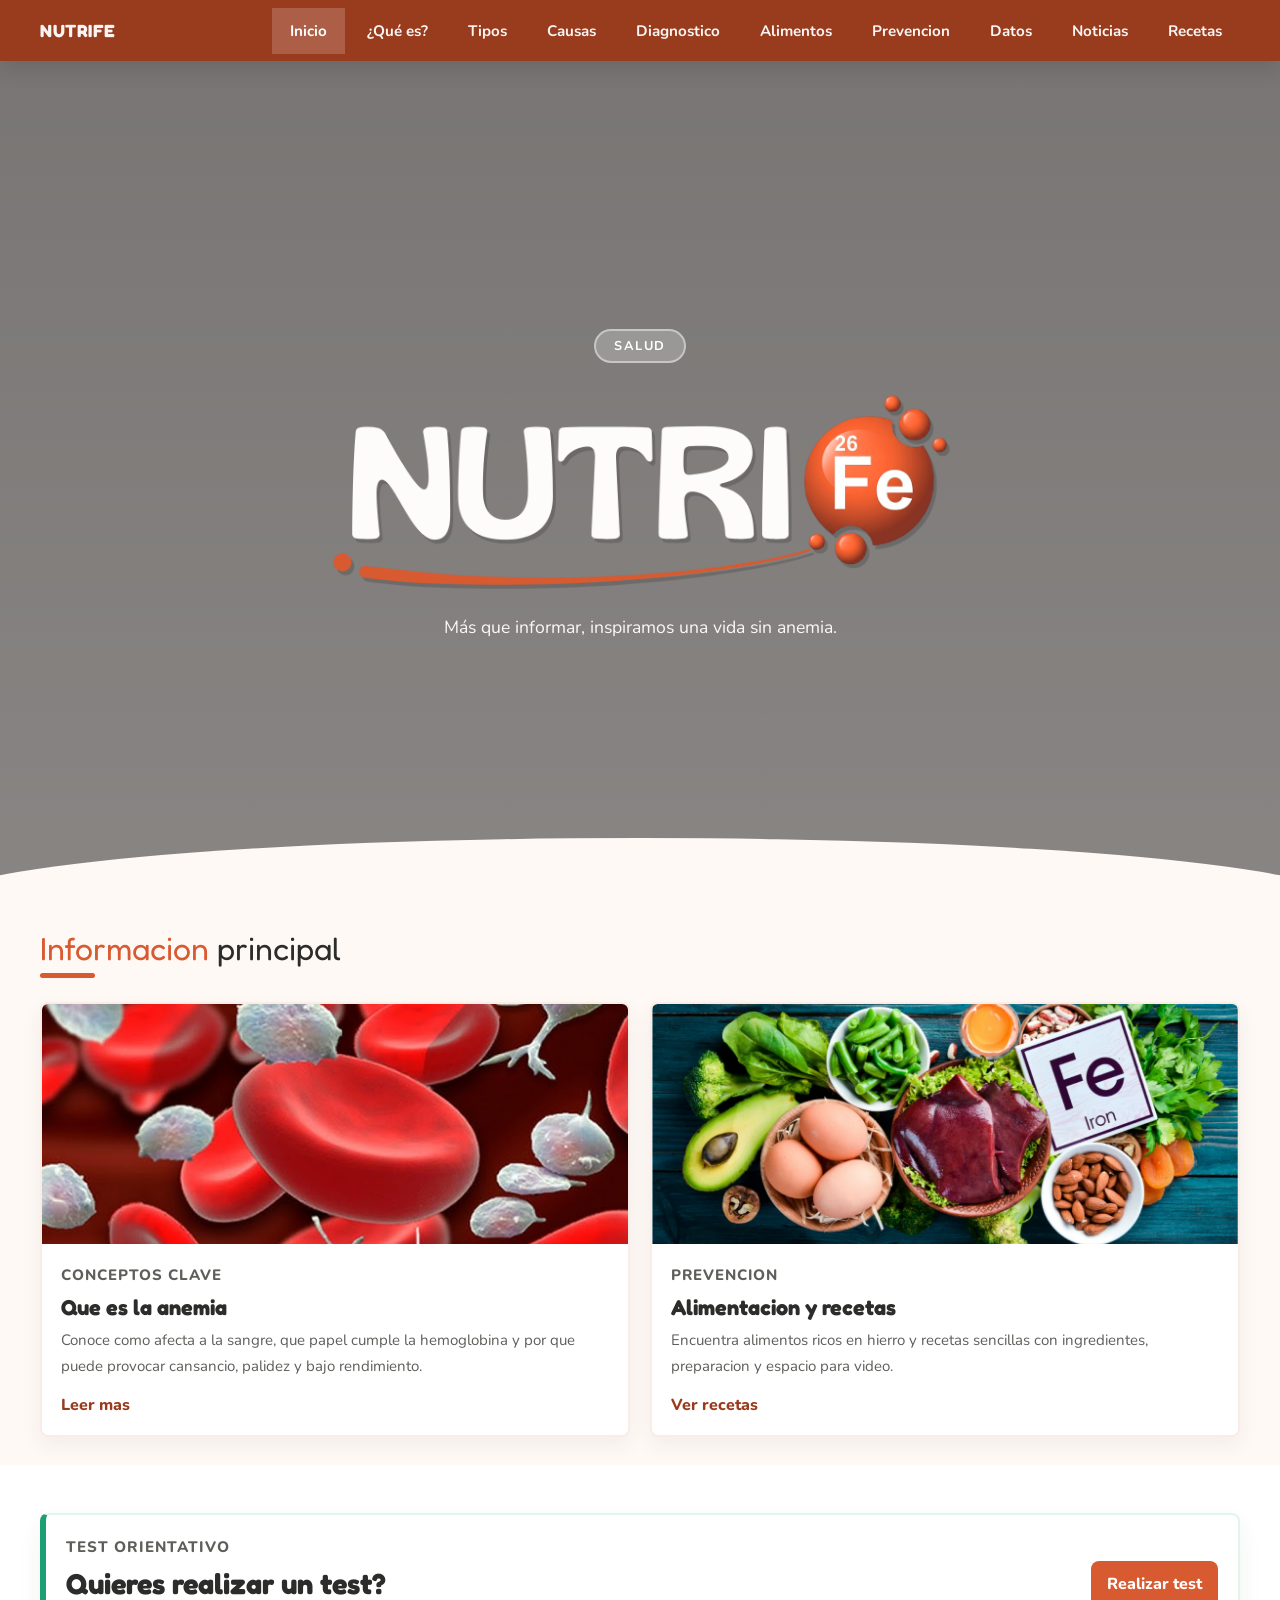
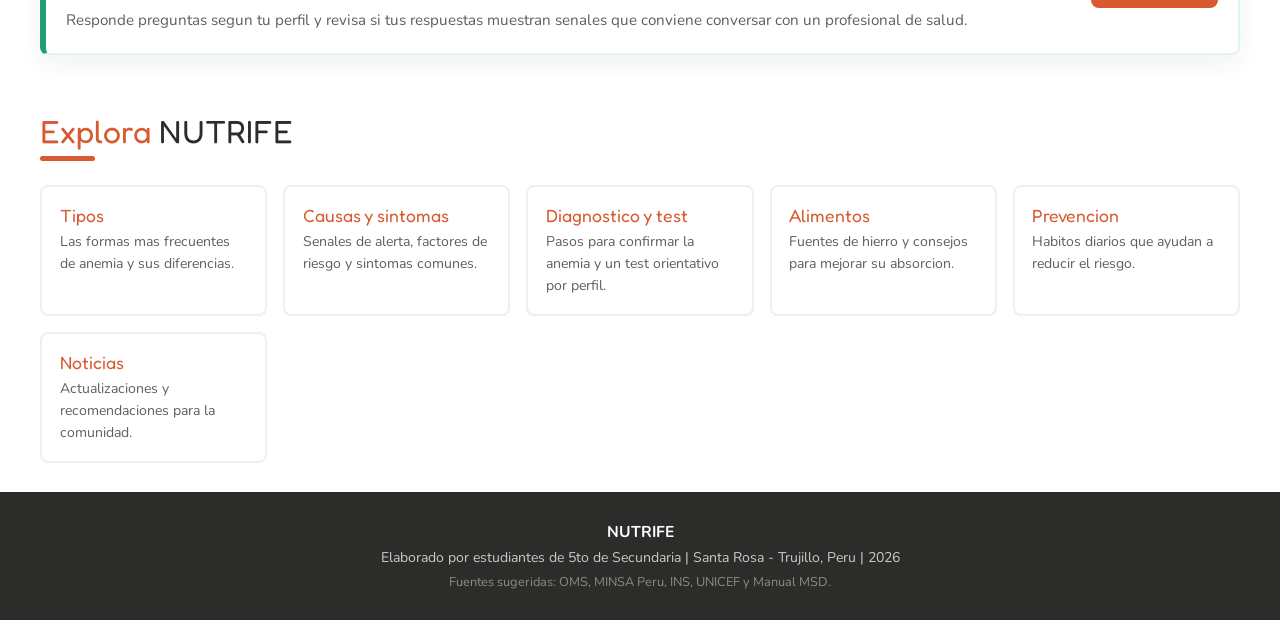
==== commit 3cf8e71e: "actualizacion de recetas" ====
--- a/index.html
+++ b/index.html
@@ -10,7 +10,7 @@
 </head>
 <body data-page="inicio">
   <div data-nav></div>
-  <div data-header data-variant="home" data-title="NUTRIFE" data-kicker="Salud" data-description="Aprende a identificar, prevenir y combatir la anemia con informacion clara, recetas practicas y recursos confiables."></div>
+  <div data-header data-variant="home" data-title="NUTRIFE" data-kicker="Salud" data-description="Más que informar, inspiramos una vida sin anemia."></div>
 
   <main>
     <section>
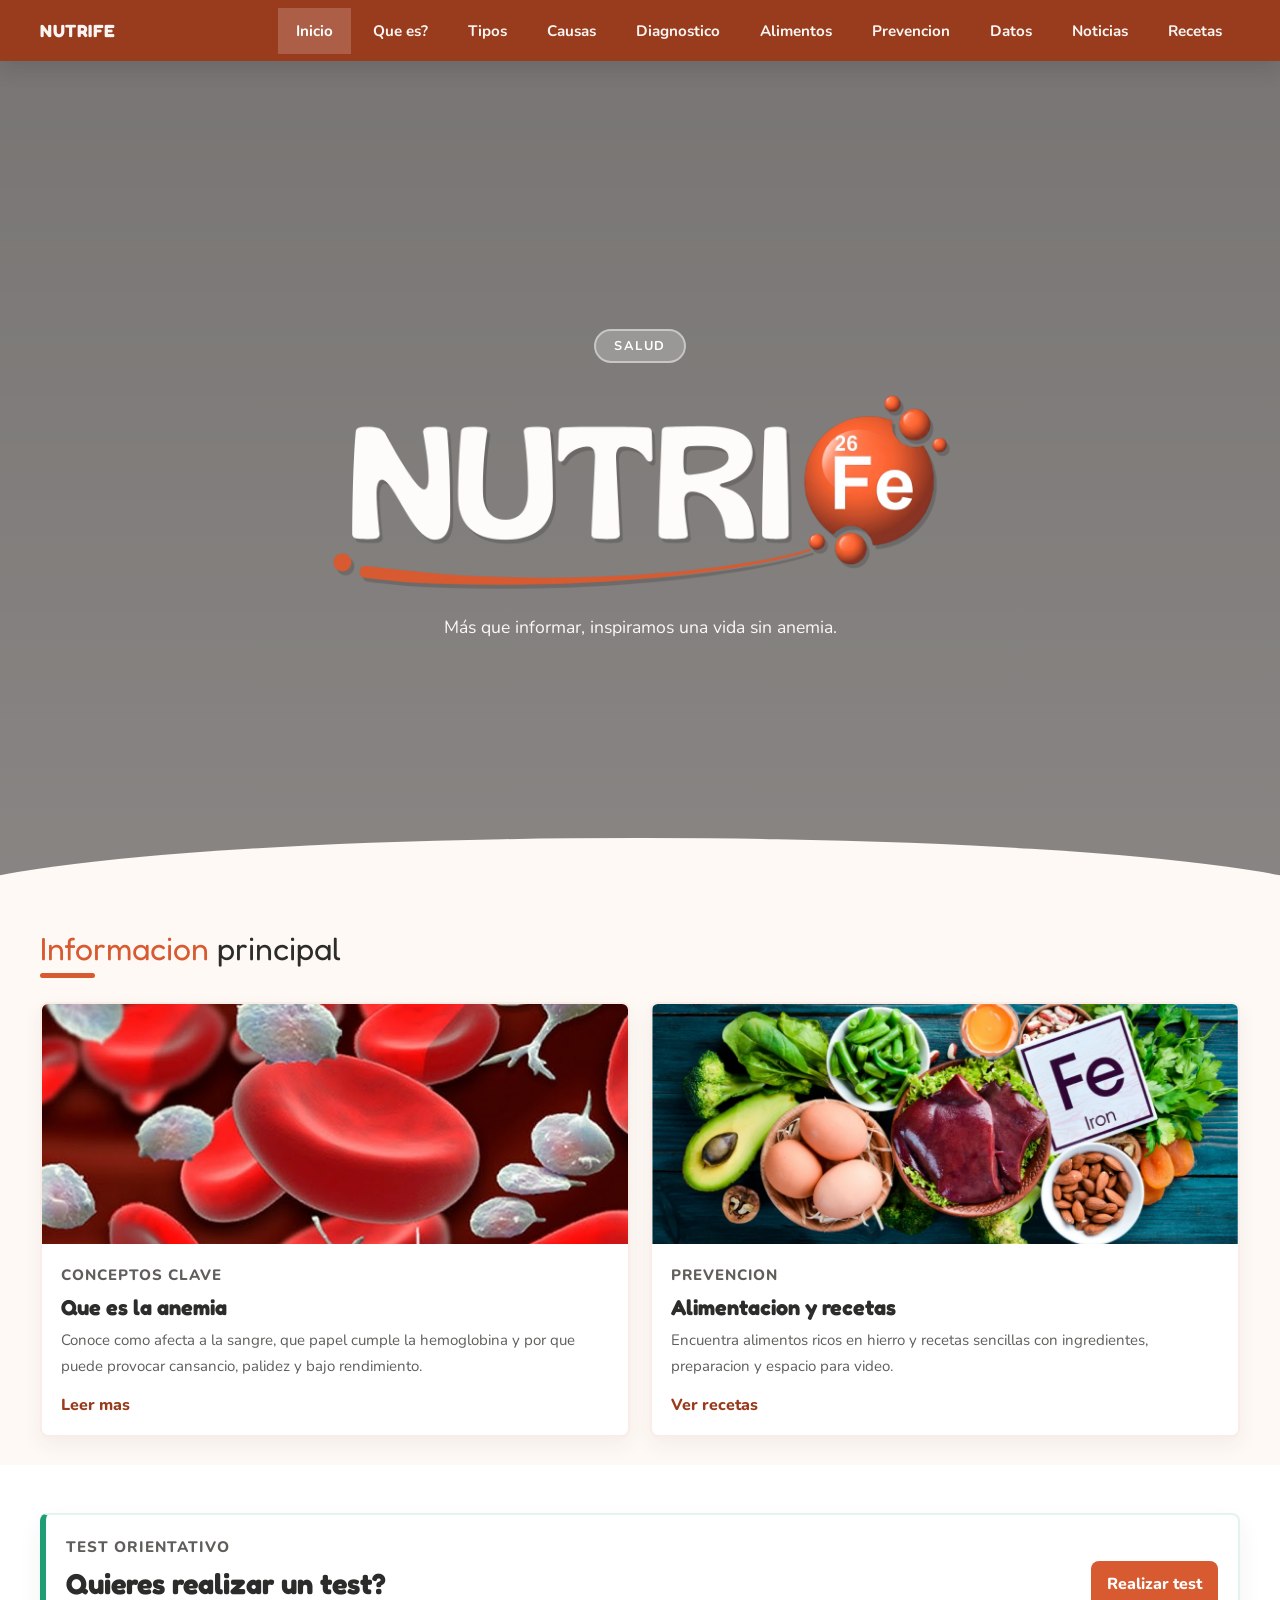
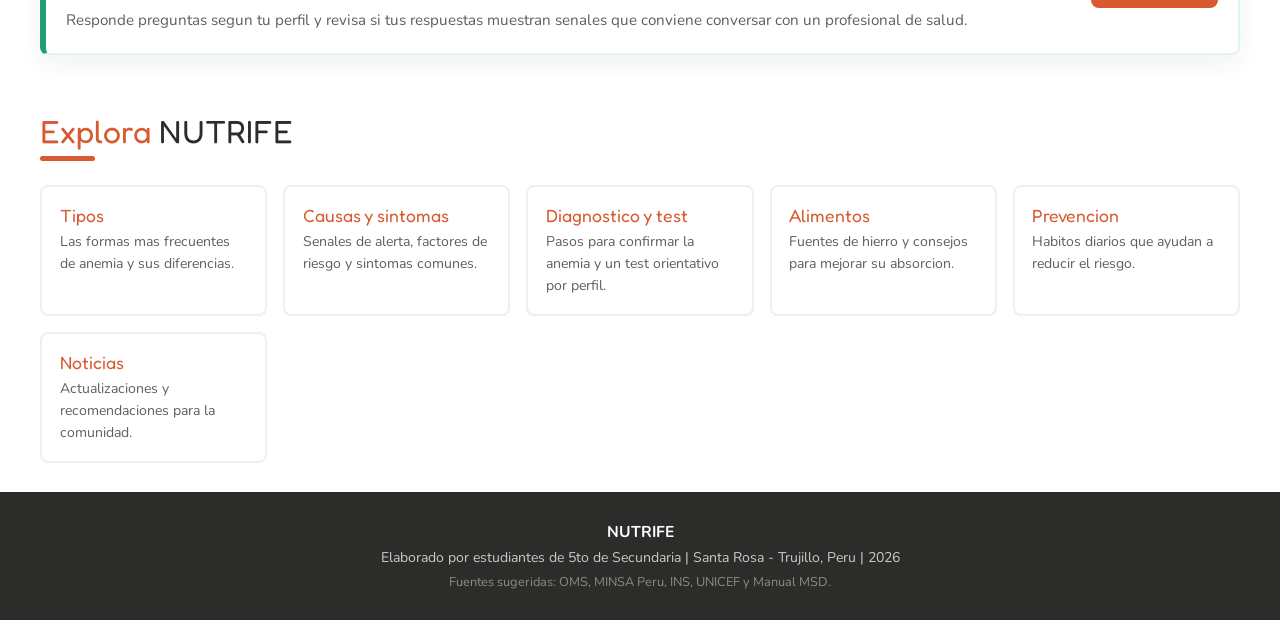
==== commit 11027e68: "Actualizaciones nombres" ====
--- a/index.html
+++ b/index.html
@@ -1,26 +1,44 @@
 <!DOCTYPE html>
+<!-- Comentario general de esta pagina: Pagina principal: presenta el proyecto NUTRIFE y enlaza a las secciones mas importantes. -->
+<!-- DOCTYPE le dice al navegador que este archivo usa HTML5. -->
 <html lang="es">
 <head>
+  <!-- HEAD: aqui van datos que el navegador necesita, pero que no se ven como contenido principal. -->
+  <!-- UTF-8 permite usar caracteres del espanol y simbolos correctamente. -->
   <meta charset="UTF-8" />
+  <!-- Viewport hace que la pagina se adapte bien a celulares, tablets y computadoras. -->
   <meta name="viewport" content="width=device-width, initial-scale=1.0" />
+  <!-- TITLE es el texto que aparece en la pestana del navegador. -->
   <title>NUTRIFE | Inicio</title>
+  <!-- Favicon: icono pequeno que aparece en la pestana del navegador. -->
   <link rel="icon" type="image/png" href="./faviIcon.png" />
+  <!-- Fuente externa de Google Fonts para que el diseno tenga una tipografia mas amigable. -->
   <link href="https://fonts.googleapis.com/css2?family=Fredoka+One&family=Nunito:wght@400;600;700;800&display=swap" rel="stylesheet" />
+  <!-- Archivo CSS principal: contiene colores, tamanos, columnas, tarjetas y diseno responsive. -->
   <link href="./css/styles.css" rel="stylesheet" />
 </head>
 <body data-page="inicio">
+  <!-- data-page indica a JavaScript que pagina esta abierta para marcar el enlace activo del menu. -->
+  <!-- Aqui JavaScript inserta el menu de navegacion comun a todas las paginas. -->
   <div data-nav></div>
+  <!-- Aqui JavaScript crea el encabezado usando los textos guardados en data-title, data-kicker y data-description. -->
   <div data-header data-variant="home" data-title="NUTRIFE" data-kicker="Salud" data-description="Más que informar, inspiramos una vida sin anemia."></div>
 
+  <!-- MAIN contiene el contenido unico de esta pagina. -->
   <main>
+    <!-- SECTION separa un bloque grande de informacion dentro de la pagina. -->
     <section>
+      <!-- container centra el contenido y evita que ocupe todo el ancho de la pantalla. -->
       <div class="container">
+        <!-- reveal activa una animacion cuando este bloque aparece en pantalla. -->
         <div class="reveal">
           <p class="seccion-titulo">Informacion <span>principal</span></p>
           <div class="linea-titulo"></div>
         </div>
 
+        <!-- feature-grid organiza tarjetas destacadas en una cuadricula. -->
         <div class="feature-grid reveal">
+          <!-- feature-card es una tarjeta destacada con imagen, texto y enlace. -->
           <article class="feature-card">
             <img src="./imagenes/globulosRojos.jpg" alt="Globulos rojos" />
             <div>
@@ -64,7 +82,9 @@
           <div class="linea-titulo"></div>
         </div>
 
+        <!-- page-grid organiza enlaces hacia otras paginas del sitio. -->
         <div class="page-grid reveal">
+          <!-- page-card es una tarjeta/enlace hacia otra seccion de NUTRIFE. -->
           <a class="page-card" href="./pages/tipos.html"><span>Tipos</span><p>Las formas mas frecuentes de anemia y sus diferencias.</p></a>
           <a class="page-card" href="./pages/causas.html"><span>Causas y sintomas</span><p>Senales de alerta, factores de riesgo y sintomas comunes.</p></a>
           <a class="page-card" href="./pages/diagnostico.html"><span>Diagnostico y test</span><p>Pasos para confirmar la anemia y un test orientativo por perfil.</p></a>
@@ -76,8 +96,11 @@
     </section>
   </main>
 
+  <!-- Aqui JavaScript inserta el pie de pagina compartido del proyecto. -->
   <div data-footer></div>
+  <!-- components.js construye automaticamente el menu, el encabezado y el pie de pagina. -->
   <script src="./js/components.js"></script>
+  <!-- scripts.js agrega animaciones, acordeones y el funcionamiento del test de anemia. -->
   <script src="./js/scripts.js"></script>
 </body>
 </html>
--- a/css/styles.css
+++ b/css/styles.css
@@ -1,977 +1,1024 @@
+/* Comentario general del CSS:
+   Este archivo controla la apariencia visual de todo el sitio NUTRIFE.
+   Aqui se definen colores, tamanos, espacios, columnas, tarjetas, animaciones
+   y reglas responsive para que la pagina funcione en celular y computadora. */
+
+/* :root guarda variables reutilizables. Si se cambia un color aqui, cambia en todo el sitio donde se use var(...). */
 :root {
-  --rojo: #D85A30;
-  --rojo-claro: #FAECE7;
-  --rojo-medio: #F0997B;
-  --rojo-oscuro: #993C1D;
-  --amarillo: #EF9F27;
-  --amarillo-claro: #FAEEDA;
-  --verde: #1D9E75;
-  --verde-claro: #E1F5EE;
-  --azul: #185FA5;
-  --azul-claro: #E6F1FB;
-  --gris: #5F5E5A;
-  --gris-claro: #F1EFE8;
-  --blanco: #fff;
-  --texto: #2C2C2A;
-  --max-w: 1440px;
-  --px: clamp(1rem, 4vw, 2.5rem);
-}
-
-* { margin: 0; padding: 0; box-sizing: border-box; }
+  --rojo: #D85A30; /* guarda el color rojo principal del sitio. */
+  --rojo-claro: #FAECE7; /* guarda un rojo claro para fondos suaves. */
+  --rojo-medio: #F0997B; /* guarda un rojo medio para bordes y detalles. */
+  --rojo-oscuro: #993C1D; /* guarda un rojo oscuro para textos o botones. */
+  --amarillo: #EF9F27; /* guarda el color amarillo principal. */
+  --amarillo-claro: #FAEEDA; /* guarda un amarillo claro para fondos. */
+  --verde: #1D9E75; /* guarda el color verde principal. */
+  --verde-claro: #E1F5EE; /* guarda un verde claro para fondos. */
+  --azul: #185FA5; /* guarda el color azul principal. */
+  --azul-claro: #E6F1FB; /* guarda un azul claro para fondos. */
+  --gris: #5F5E5A; /* guarda un gris para textos secundarios. */
+  --gris-claro: #F1EFE8; /* guarda un gris claro para fondos y bordes. */
+  --blanco: #fff; /* guarda el color blanco para reutilizarlo. */
+  --texto: #2C2C2A; /* guarda el color principal del texto. */
+  --max-w: 1440px; /* define el ancho maximo general del contenido. */
+  --px: clamp(1rem, 4vw, 2.5rem); /* define el espacio lateral responsive del sitio. */
+}
+
+/* Reset basico: quita margenes por defecto y hace que los tamanos sean mas faciles de calcular. */
+* { margin: 0; /* define el espacio exterior del elemento. */ padding: 0; /* define el espacio interno del elemento. */ box-sizing: border-box; /* hace que el padding y borde cuenten dentro del tamaño total. */ }
 
 img {
-  max-width: 100%;
-  height: auto;
+  max-width: 100%; /* limita el ancho maximo. */
+  height: auto; /* define la altura del elemento. */
 }
 
 body {
-  font-family: 'Nunito', sans-serif;
-  background: #fff9f6;
-  color: var(--texto);
-  overflow-x: hidden;
-  padding-top: 58px;
+  font-family: 'Nunito', sans-serif; /* define la familia tipografica del texto. */
+  background: #fff9f6; /* define el fondo del elemento. */
+  color: var(--texto); /* define el color del texto. */
+  overflow-x: hidden; /* controla el desborde horizontal. */
+  padding-top: 58px; /* define la propiedad CSS padding-top. */
 }
 
 /* ===== HEADER ===== */
+/* Encabezado principal: usa una imagen de fondo, texto centrado y una capa oscura para leer mejor. */
 header {
-  background: linear-gradient(rgba(0,0,0,0.28), rgba(0,0,0,0.18)), url("../imagenes/banner.png") center center/cover no-repeat;
-  background-attachment: scroll;
-  color: white;
-  text-align: center;
-  padding: 4rem var(--px) 5rem;
-  position: relative;
-  overflow: hidden;
-  margin-top: 0;
-  min-height: 100vh;
-  display: grid;
-  place-items: center;
+  background: linear-gradient(rgba(0,0,0,0.28), rgba(0,0,0,0.18)), url("../imagenes/banner.png") center center/cover no-repeat; /* define el fondo del elemento. */
+  background-attachment: scroll; /* controla si el fondo se mueve o queda fijo al hacer scroll. */
+  color: white; /* define el color del texto. */
+  text-align: center; /* alinea el texto. */
+  padding: 4rem var(--px) 5rem; /* define el espacio interno del elemento. */
+  position: relative; /* define como se posiciona el elemento. */
+  overflow: hidden; /* controla que pasa si el contenido se sale del contenedor. */
+  margin-top: 0; /* define el espacio exterior superior. */
+  min-height: 100vh; /* define una altura minima. */
+  display: grid; /* define como se comporta el elemento en el layout. */
+  place-items: center; /* centra elementos en grid en ambos ejes. */
 }
 header::before {
-  content: '';
-  position: absolute;
-  bottom: -2px; left: 0; right: 0;
-  height: 64px;
-  background: #fff9f6;
-  clip-path: ellipse(55% 100% at 50% 100%);
-  z-index: 2;
+  content: ''; /* crea contenido para pseudo-elementos como before o after. */
+  position: absolute; /* define como se posiciona el elemento. */
+  bottom: -2px; /* ubica el elemento desde la parte inferior. */ left: 0; /* ubica el elemento desde la izquierda. */ right: 0; /* ubica el elemento desde la derecha. */
+  height: 64px; /* define la altura del elemento. */
+  background: #fff9f6; /* define el fondo del elemento. */
+  clip-path: ellipse(55% 100% at 50% 100%); /* recorta el elemento con una forma especial. */
+  z-index: 2; /* define que elemento queda encima de otro. */
 }
 
 /* capa oscura sobre la imagen para mejorar contraste */
 header::after {
-  content: '';
-  position: absolute;
-  inset: 0;
-  background: rgba(0,0,0,0.35);
-  z-index: 1;
+  content: ''; /* crea contenido para pseudo-elementos como before o after. */
+  position: absolute; /* define como se posiciona el elemento. */
+  inset: 0; /* ubica el elemento desde todos sus lados a la vez. */
+  background: rgba(0,0,0,0.35); /* define el fondo del elemento. */
+  z-index: 1; /* define que elemento queda encima de otro. */
 }
 
 /* asegurar que el contenido del header esté por encima del overlay */
 header > * {
-  position: relative;
-  z-index: 3;
+  position: relative; /* define como se posiciona el elemento. */
+  z-index: 3; /* define que elemento queda encima de otro. */
 }
 header .etiqueta {
-  display: inline-block;
-  background: rgba(255,255,255,0.22);
-  border: 2px solid rgba(255,255,255,0.45);
-  border-radius: 30px;
-  padding: 6px 18px;
-  font-size: 0.8rem;
-  font-weight: 700;
-  letter-spacing: 1.5px;
-  text-transform: uppercase;
-  margin-bottom: 1.2rem;
+  display: inline-block; /* define como se comporta el elemento en el layout. */
+  background: rgba(255,255,255,0.22); /* define el fondo del elemento. */
+  border: 2px solid rgba(255,255,255,0.45); /* define grosor, tipo y color del borde. */
+  border-radius: 30px; /* redondea las esquinas del elemento. */
+  padding: 6px 18px; /* define el espacio interno del elemento. */
+  font-size: 0.8rem; /* define el tamaño del texto. */
+  font-weight: 700; /* define el grosor de la letra. */
+  letter-spacing: 1.5px; /* define el espacio entre letras. */
+  text-transform: uppercase; /* cambia mayusculas o minusculas del texto. */
+  margin-bottom: 1.2rem; /* define el espacio exterior inferior. */
 }
 header h1 {
-  font-family: 'Fredoka One', cursive;
-  font-size: clamp(3rem, 7vw, 5.2rem);
-  line-height: 1;
-  margin-bottom: 0.8rem;
-  text-shadow: 3px 3px 0 rgba(0,0,0,0.18);
-  width: 100%;
+  font-family: 'Fredoka One', cursive; /* define la familia tipografica del texto. */
+  font-size: clamp(3rem, 7vw, 5.2rem); /* define el tamaño del texto. */
+  line-height: 1; /* define la altura de cada linea de texto. */
+  margin-bottom: 0.8rem; /* define el espacio exterior inferior. */
+  text-shadow: 3px 3px 0 rgba(0,0,0,0.18); /* agrega sombra al texto. */
+  width: 100%; /* define el ancho del elemento. */
 }
 .hero-logo {
-  width: clamp(260px, 64vw, 760px);
-  height: auto;
-  max-height: clamp(120px, 24vh, 260px);
-  object-fit: contain;
-  display: block;
-  margin: 0 auto;
-  filter: drop-shadow(3px 4px 0 rgba(0,0,0,0.16));
+  width: clamp(260px, 64vw, 760px); /* define el ancho del elemento. */
+  height: auto; /* define la altura del elemento. */
+  max-height: clamp(120px, 24vh, 260px); /* limita la altura maxima. */
+  object-fit: contain; /* controla como una imagen o video llena su contenedor. */
+  display: block; /* define como se comporta el elemento en el layout. */
+  margin: 0 auto; /* define el espacio exterior del elemento. */
+  filter: drop-shadow(3px 4px 0 rgba(0,0,0,0.16)); /* aplica efectos visuales como sombra o filtro. */
 }
 header p {
-  font-size: clamp(1rem, 2.1vw, 1.1rem);
-  opacity: 0.95;
-  max-width: 760px;
-  margin: 0 auto;
-  line-height: 1.9;
+  font-size: clamp(1rem, 2.1vw, 1.1rem); /* define el tamaño del texto. */
+  opacity: 0.95; /* define la transparencia del elemento. */
+  max-width: 760px; /* limita el ancho maximo. */
+  margin: 0 auto; /* define el espacio exterior del elemento. */
+  line-height: 1.9; /* define la altura de cada linea de texto. */
 }
 .globulos-deco {
-  position: absolute;
-  top: 10px; right: 16px;
-  font-size: 4rem;
-  opacity: 0.15;
+  position: absolute; /* define como se posiciona el elemento. */
+  top: 10px; /* ubica el elemento desde arriba. */ right: 16px; /* ubica el elemento desde la derecha. */
+  font-size: 4rem; /* define el tamaño del texto. */
+  opacity: 0.15; /* define la transparencia del elemento. */
 }
 
 /* ===== NAV ===== */
+/* Menu de navegacion fijo: permite moverse entre todas las paginas del proyecto. */
 nav {
-  background: var(--rojo-oscuro);
-  display: flex;
-  justify-content: center;
-  flex-wrap: wrap;
-  gap: 0.35rem;
-  position: sticky;
-  top: 0;
-  z-index: 100;
-  padding: 0.45rem var(--px);
+  background: var(--rojo-oscuro); /* define el fondo del elemento. */
+  display: flex; /* define como se comporta el elemento en el layout. */
+  justify-content: center; /* alinea los elementos en el eje horizontal o principal. */
+  flex-wrap: wrap; /* permite que los elementos flex bajen a otra linea. */
+  gap: 0.35rem; /* define el espacio entre elementos de grid o flex. */
+  position: sticky; /* define como se posiciona el elemento. */
+  top: 0; /* ubica el elemento desde arriba. */
+  z-index: 100; /* define que elemento queda encima de otro. */
+  padding: 0.45rem var(--px); /* define el espacio interno del elemento. */
 }
 nav a {
-  color: rgba(255,255,255,0.95);
-  text-decoration: none;
-  padding: 13px 18px;
-  font-weight: 700;
-  font-size: 0.95rem;
-  transition: background 0.2s, color 0.2s;
-  white-space: nowrap;
-}
-nav a:hover { background: rgba(255,255,255,0.12); color: white; }
+  color: rgba(255,255,255,0.95); /* define el color del texto. */
+  text-decoration: none; /* agrega o quita decoracion del texto, como subrayado. */
+  padding: 13px 18px; /* define el espacio interno del elemento. */
+  font-weight: 700; /* define el grosor de la letra. */
+  font-size: 0.95rem; /* define el tamaño del texto. */
+  transition: background 0.2s, color 0.2s; /* suaviza cambios visuales como color, sombra o movimiento. */
+  white-space: nowrap; /* controla los saltos de linea del texto. */
+}
+nav a:hover { background: rgba(255,255,255,0.12); /* define el fondo del elemento. */ color: white; /* define el color del texto. */ }
 
 /* ===== CONTENEDOR — ancho máximo con padding ajustado ===== */
 .container {
-  max-width: var(--max-w);
-  width: min(100%, var(--max-w));
-  margin: 0 auto;
-  padding: 0 var(--px);
+  max-width: var(--max-w); /* limita el ancho maximo. */
+  width: min(100%, var(--max-w)); /* define el ancho del elemento. */
+  margin: 0 auto; /* define el espacio exterior del elemento. */
+  padding: 0 var(--px); /* define el espacio interno del elemento. */
 }
 
 /* ===== SECCIONES ===== */
-section { padding: 1.8rem 0; }
-section:nth-child(even) { background: #fff; }
+/* Las secciones separan bloques de contenido y alternan fondos para mejorar la lectura. */
+section { padding: 1.8rem 0; /* define el espacio interno del elemento. */ }
+section:nth-child(even) { background: #fff; /* define el fondo del elemento. */ }
 
 .seccion-titulo {
-  font-family: 'Fredoka One', cursive;
-  font-size: clamp(1.6rem, 5vw, 2rem);
-  color: var(--rojo);
-  margin-bottom: 0.3rem;
-}
-.seccion-titulo span { color: var(--texto); }
+  font-family: 'Fredoka One', cursive; /* define la familia tipografica del texto. */
+  font-size: clamp(1.6rem, 5vw, 2rem); /* define el tamaño del texto. */
+  color: var(--rojo); /* define el color del texto. */
+  margin-bottom: 0.3rem; /* define el espacio exterior inferior. */
+}
+.seccion-titulo span { color: var(--texto); /* define el color del texto. */ }
 .linea-titulo {
-  width: 55px; height: 5px;
-  background: var(--rojo);
-  border-radius: 10px;
-  margin-bottom: 1.5rem;
+  width: 55px; /* define el ancho del elemento. */ height: 5px; /* define la altura del elemento. */
+  background: var(--rojo); /* define el fondo del elemento. */
+  border-radius: 10px; /* redondea las esquinas del elemento. */
+  margin-bottom: 1.5rem; /* define el espacio exterior inferior. */
 }
 
 /* ===== QUE ES ===== */
+/* Estilos para la pagina que explica el concepto de anemia. */
 .intro-grid {
-  display: grid;
-  grid-template-columns: 1fr 1fr;
-  gap: 1.8rem;
-  align-items: center;
+  display: grid; /* define como se comporta el elemento en el layout. */
+  grid-template-columns: 1fr 1fr; /* define las columnas de una grilla. */
+  gap: 1.8rem; /* define el espacio entre elementos de grid o flex. */
+  align-items: center; /* alinea los elementos en el eje vertical o cruzado del contenedor. */
 }
 .intro-texto p {
-  font-size: 1rem;
-  line-height: 1.8;
-  color: #3a3a38;
-  margin-bottom: 1rem;
+  font-size: 1rem; /* define el tamaño del texto. */
+  line-height: 1.8; /* define la altura de cada linea de texto. */
+  color: #3a3a38; /* define el color del texto. */
+  margin-bottom: 1rem; /* define el espacio exterior inferior. */
 }
 .dato-destacado {
-  background: var(--rojo-claro);
-  border-left: 5px solid var(--rojo);
-  border-radius: 0 12px 12px 0;
-  padding: 0.9rem 1.1rem;
-  font-size: 0.95rem;
-  font-weight: 700;
-  color: var(--rojo-oscuro);
+  background: var(--rojo-claro); /* define el fondo del elemento. */
+  border-left: 5px solid var(--rojo); /* define el borde izquierdo. */
+  border-radius: 0 12px 12px 0; /* redondea las esquinas del elemento. */
+  padding: 0.9rem 1.1rem; /* define el espacio interno del elemento. */
+  font-size: 0.95rem; /* define el tamaño del texto. */
+  font-weight: 700; /* define el grosor de la letra. */
+  color: var(--rojo-oscuro); /* define el color del texto. */
 }
 
 /* ===== VIDEO ===== */
+/* Contenedor del video: mantiene proporcion 16:9 y bordes redondeados. */
 .video-container {
-  position: relative;
-  width: 100%;
-  aspect-ratio: 16 / 9;
-  border-radius: 18px;
-  overflow: hidden;
-  box-shadow: 5px 5px 0 var(--rojo-medio);
-  border: 4px solid var(--rojo-claro);
+  position: relative; /* define como se posiciona el elemento. */
+  width: 100%; /* define el ancho del elemento. */
+  aspect-ratio: 16 / 9; /* mantiene una proporcion fija entre ancho y alto. */
+  border-radius: 18px; /* redondea las esquinas del elemento. */
+  overflow: hidden; /* controla que pasa si el contenido se sale del contenedor. */
+  box-shadow: 5px 5px 0 var(--rojo-medio); /* agrega una sombra alrededor del elemento. */
+  border: 4px solid var(--rojo-claro); /* define grosor, tipo y color del borde. */
 }
 .video-container iframe {
-  width: 100%;
-  height: 100%;
-  border: none;
+  width: 100%; /* define el ancho del elemento. */
+  height: 100%; /* define la altura del elemento. */
+  border: none; /* define grosor, tipo y color del borde. */
 }
 
 /* ===== TIPOS ===== */
+/* Tarjetas de tipos de anemia: cada clase tipo-* cambia el color de una tarjeta. */
 .tipos-grid {
-  display: grid;
-  grid-template-columns: repeat(auto-fit, minmax(190px, 1fr));
-  gap: 1rem;
+  display: grid; /* define como se comporta el elemento en el layout. */
+  grid-template-columns: repeat(auto-fit, minmax(190px, 1fr)); /* define las columnas de una grilla. */
+  gap: 1rem; /* define el espacio entre elementos de grid o flex. */
 }
 .tipo-card {
-  border-radius: 16px;
-  padding: 1.3rem;
-  text-align: center;
-  border: 3px solid transparent;
-  transition: transform 0.2s;
-}
-.tipo-card:hover { transform: translateY(-5px); }
-.tipo-card .icono { font-size: 2.2rem; margin-bottom: 0.6rem; }
-.tipo-card h3 { font-size: 0.95rem; font-weight: 800; margin-bottom: 0.4rem; }
-.tipo-card p { font-size: 0.85rem; line-height: 1.6; }
-.tipo-1 { background: var(--rojo-claro); border-color: var(--rojo-medio); }
-.tipo-1 h3 { color: var(--rojo-oscuro); }
-.tipo-2 { background: var(--amarillo-claro); border-color: var(--amarillo); }
-.tipo-2 h3 { color: #633806; }
-.tipo-3 { background: var(--azul-claro); border-color: #85B7EB; }
-.tipo-3 h3 { color: var(--azul); }
-.tipo-4 { background: var(--verde-claro); border-color: #5DCAA5; }
-.tipo-4 h3 { color: #085041; }
+  border-radius: 16px; /* redondea las esquinas del elemento. */
+  padding: 1.3rem; /* define el espacio interno del elemento. */
+  text-align: center; /* alinea el texto. */
+  border: 3px solid transparent; /* define grosor, tipo y color del borde. */
+  transition: transform 0.2s; /* suaviza cambios visuales como color, sombra o movimiento. */
+}
+.tipo-card:hover { transform: translateY(-5px); /* mueve, rota o escala visualmente el elemento. */ }
+.tipo-card .icono { font-size: 2.2rem; /* define el tamaño del texto. */ margin-bottom: 0.6rem; /* define el espacio exterior inferior. */ }
+.tipo-card h3 { font-size: 0.95rem; /* define el tamaño del texto. */ font-weight: 800; /* define el grosor de la letra. */ margin-bottom: 0.4rem; /* define el espacio exterior inferior. */ }
+.tipo-card p { font-size: 0.85rem; /* define el tamaño del texto. */ line-height: 1.6; /* define la altura de cada linea de texto. */ }
+.tipo-1 { background: var(--rojo-claro); /* define el fondo del elemento. */ border-color: var(--rojo-medio); /* define el color del borde. */ }
+.tipo-1 h3 { color: var(--rojo-oscuro); /* define el color del texto. */ }
+.tipo-2 { background: var(--amarillo-claro); /* define el fondo del elemento. */ border-color: var(--amarillo); /* define el color del borde. */ }
+.tipo-2 h3 { color: #633806; /* define el color del texto. */ }
+.tipo-3 { background: var(--azul-claro); /* define el fondo del elemento. */ border-color: #85B7EB; /* define el color del borde. */ }
+.tipo-3 h3 { color: var(--azul); /* define el color del texto. */ }
+.tipo-4 { background: var(--verde-claro); /* define el fondo del elemento. */ border-color: #5DCAA5; /* define el color del borde. */ }
+.tipo-4 h3 { color: #085041; /* define el color del texto. */ }
 
 /* ===== BANNER NIÑOS ===== */
 .ninos-banner {
-  display: flex;
-  align-items: center;
-  justify-content: center;
-  gap: 1.5rem;
-  background: var(--rojo-claro);
-  border-radius: 18px;
-  padding: 1.2rem 1.5rem;
-  margin-bottom: 1.5rem;
-  border: 3px solid var(--rojo-medio);
+  display: flex; /* define como se comporta el elemento en el layout. */
+  align-items: center; /* alinea los elementos en el eje vertical o cruzado del contenedor. */
+  justify-content: center; /* alinea los elementos en el eje horizontal o principal. */
+  gap: 1.5rem; /* define el espacio entre elementos de grid o flex. */
+  background: var(--rojo-claro); /* define el fondo del elemento. */
+  border-radius: 18px; /* redondea las esquinas del elemento. */
+  padding: 1.2rem 1.5rem; /* define el espacio interno del elemento. */
+  margin-bottom: 1.5rem; /* define el espacio exterior inferior. */
+  border: 3px solid var(--rojo-medio); /* define grosor, tipo y color del borde. */
 }
 .nino-img {
-  width: 200px;
-  height: 200px;
-  object-fit: contain;
-  filter: drop-shadow(2px 4px 6px rgba(0,0,0,0.15));
-}
-.ninos-texto { text-align: center; max-width: 380px; }
+  width: 200px; /* define el ancho del elemento. */
+  height: 200px; /* define la altura del elemento. */
+  object-fit: contain; /* controla como una imagen o video llena su contenedor. */
+  filter: drop-shadow(2px 4px 6px rgba(0,0,0,0.15)); /* aplica efectos visuales como sombra o filtro. */
+}
+.ninos-texto { text-align: center; /* alinea el texto. */ max-width: 380px; /* limita el ancho maximo. */ }
 .ninos-texto p {
-  font-size: 0.95rem;
-  line-height: 1.7;
-  color: var(--rojo-oscuro);
+  font-size: 0.95rem; /* define el tamaño del texto. */
+  line-height: 1.7; /* define la altura de cada linea de texto. */
+  color: var(--rojo-oscuro); /* define el color del texto. */
 }
 
 /* ===== CAUSAS Y SINTOMAS ===== */
+/* Columnas y listas para explicar causas y sintomas de forma comparativa. */
 .dos-col {
-  display: grid;
-  grid-template-columns: 1fr 1fr;
-  gap: 1.5rem;
+  display: grid; /* define como se comporta el elemento en el layout. */
+  grid-template-columns: 1fr 1fr; /* define las columnas de una grilla. */
+  gap: 1.5rem; /* define el espacio entre elementos de grid o flex. */
 }
 .lista-card {
-  border-radius: 16px;
-  padding: 1.3rem;
-  border: 3px solid;
+  border-radius: 16px; /* redondea las esquinas del elemento. */
+  padding: 1.3rem; /* define el espacio interno del elemento. */
+  border: 3px solid; /* define grosor, tipo y color del borde. */
 }
 .lista-card h3 {
-  font-family: 'Fredoka One', cursive;
-  font-size: 1.2rem;
-  margin-bottom: 0.9rem;
-}
-.lista-card ul { list-style: none; }
+  font-family: 'Fredoka One', cursive; /* define la familia tipografica del texto. */
+  font-size: 1.2rem; /* define el tamaño del texto. */
+  margin-bottom: 0.9rem; /* define el espacio exterior inferior. */
+}
+.lista-card ul { list-style: none; /* controla el estilo de las viñetas o numeracion. */ }
 .lista-card ul li {
-  padding: 6px 0;
-  border-bottom: 1px dashed rgba(0,0,0,0.1);
-  font-size: 0.92rem;
-  display: flex;
-  align-items: flex-start;
-  gap: 8px;
-}
-.lista-card ul li:last-child { border-bottom: none; }
+  padding: 6px 0; /* define el espacio interno del elemento. */
+  border-bottom: 1px dashed rgba(0,0,0,0.1); /* define el borde inferior. */
+  font-size: 0.92rem; /* define el tamaño del texto. */
+  display: flex; /* define como se comporta el elemento en el layout. */
+  align-items: flex-start; /* alinea los elementos en el eje vertical o cruzado del contenedor. */
+  gap: 8px; /* define el espacio entre elementos de grid o flex. */
+}
+.lista-card ul li:last-child { border-bottom: none; /* define el borde inferior. */ }
 .lista-card ul li::before {
-  content: '●';
-  font-size: 9px;
-  margin-top: 5px;
-  flex-shrink: 0;
-}
-.card-causas { background: var(--rojo-claro); border-color: var(--rojo-medio); }
-.card-causas h3 { color: var(--rojo-oscuro); }
-.card-causas li::before { color: var(--rojo); }
-.card-sintomas { background: var(--amarillo-claro); border-color: var(--amarillo); }
-.card-sintomas h3 { color: #633806; }
-.card-sintomas li::before { color: var(--amarillo); }
+  content: '●'; /* crea contenido para pseudo-elementos como before o after. */
+  font-size: 9px; /* define el tamaño del texto. */
+  margin-top: 5px; /* define el espacio exterior superior. */
+  flex-shrink: 0; /* evita o permite que un elemento se reduzca. */
+}
+.card-causas { background: var(--rojo-claro); /* define el fondo del elemento. */ border-color: var(--rojo-medio); /* define el color del borde. */ }
+.card-causas h3 { color: var(--rojo-oscuro); /* define el color del texto. */ }
+.card-causas li::before { color: var(--rojo); /* define el color del texto. */ }
+.card-sintomas { background: var(--amarillo-claro); /* define el fondo del elemento. */ border-color: var(--amarillo); /* define el color del borde. */ }
+.card-sintomas h3 { color: #633806; /* define el color del texto. */ }
+.card-sintomas li::before { color: var(--amarillo); /* define el color del texto. */ }
 
 /* ===== IMAGEN FULL ===== */
 /* Ajusta aquí el tamaño de la imagen de alimentosAnemia */
 .img-full {
-  width: 100%;
-  max-height: 700px;
-  object-fit: cover;
-  border-radius: 18px;
-  border: 4px solid var(--rojo-claro);
-  margin-bottom: 1.5rem;
-  display: block;
+  width: 100%; /* define el ancho del elemento. */
+  max-height: 700px; /* limita la altura maxima. */
+  object-fit: cover; /* controla como una imagen o video llena su contenedor. */
+  border-radius: 18px; /* redondea las esquinas del elemento. */
+  border: 4px solid var(--rojo-claro); /* define grosor, tipo y color del borde. */
+  margin-bottom: 1.5rem; /* define el espacio exterior inferior. */
+  display: block; /* define como se comporta el elemento en el layout. */
 }
 
 /* ===== ACORDEÓN DIAGNÓSTICO ===== */
 .acordeon {
-  display: flex;
-  flex-direction: column;
-  gap: 0.55rem;
-  margin-bottom: 0.5rem;
+  display: flex; /* define como se comporta el elemento en el layout. */
+  flex-direction: column; /* define la direccion de los elementos flex. */
+  gap: 0.55rem; /* define el espacio entre elementos de grid o flex. */
+  margin-bottom: 0.5rem; /* define el espacio exterior inferior. */
 }
 .acord-item {
-  border-radius: 14px;
-  border: 2px solid var(--gris-claro);
-  background: white;
-  overflow: hidden;
-  transition: border-color 0.25s, box-shadow 0.25s;
-}
-.acord-item:hover { border-color: var(--rojo-medio); }
+  border-radius: 14px; /* redondea las esquinas del elemento. */
+  border: 2px solid var(--gris-claro); /* define grosor, tipo y color del borde. */
+  background: white; /* define el fondo del elemento. */
+  overflow: hidden; /* controla que pasa si el contenido se sale del contenedor. */
+  transition: border-color 0.25s, box-shadow 0.25s; /* suaviza cambios visuales como color, sombra o movimiento. */
+}
+.acord-item:hover { border-color: var(--rojo-medio); /* define el color del borde. */ }
 .acord-item.acord-open {
-  border-color: var(--rojo-medio);
-  box-shadow: 0 4px 16px rgba(216,90,48,0.12);
-}
-.acord-clave { border-color: var(--rojo-medio) !important; }
-.acord-clave.acord-open { box-shadow: 0 4px 20px rgba(216,90,48,0.22) !important; }
-.acord-resultado { border-color: #5DCAA5 !important; }
-.acord-resultado.acord-open { box-shadow: 0 4px 20px rgba(29,158,117,0.18) !important; }
+  border-color: var(--rojo-medio); /* define el color del borde. */
+  box-shadow: 0 4px 16px rgba(216,90,48,0.12); /* agrega una sombra alrededor del elemento. */
+}
+.acord-clave { border-color: var(--rojo-medio) !important; /* define el color del borde. */ }
+.acord-clave.acord-open { box-shadow: 0 4px 20px rgba(216,90,48,0.22) !important; /* agrega una sombra alrededor del elemento. */ }
+.acord-resultado { border-color: #5DCAA5 !important; /* define el color del borde. */ }
+.acord-resultado.acord-open { box-shadow: 0 4px 20px rgba(29,158,117,0.18) !important; /* agrega una sombra alrededor del elemento. */ }
 
 .acord-header {
-  width: 100%;
-  background: none;
-  border: none;
-  cursor: pointer;
-  padding: 0.9rem 1.2rem;
-  display: flex;
-  align-items: center;
-  gap: 0.7rem;
-  text-align: left;
-  transition: background 0.2s;
-}
-.acord-header:hover { background: var(--rojo-claro); }
-.acord-item.acord-resultado .acord-header:hover { background: var(--verde-claro); }
-.acord-item.acord-open .acord-header { background: var(--rojo-claro); }
-.acord-item.acord-resultado.acord-open .acord-header { background: var(--verde-claro); }
+  width: 100%; /* define el ancho del elemento. */
+  background: none; /* define el fondo del elemento. */
+  border: none; /* define grosor, tipo y color del borde. */
+  cursor: pointer; /* cambia la forma del puntero del mouse. */
+  padding: 0.9rem 1.2rem; /* define el espacio interno del elemento. */
+  display: flex; /* define como se comporta el elemento en el layout. */
+  align-items: center; /* alinea los elementos en el eje vertical o cruzado del contenedor. */
+  gap: 0.7rem; /* define el espacio entre elementos de grid o flex. */
+  text-align: left; /* alinea el texto. */
+  transition: background 0.2s; /* suaviza cambios visuales como color, sombra o movimiento. */
+}
+.acord-header:hover { background: var(--rojo-claro); /* define el fondo del elemento. */ }
+.acord-item.acord-resultado .acord-header:hover { background: var(--verde-claro); /* define el fondo del elemento. */ }
+.acord-item.acord-open .acord-header { background: var(--rojo-claro); /* define el fondo del elemento. */ }
+.acord-item.acord-resultado.acord-open .acord-header { background: var(--verde-claro); /* define el fondo del elemento. */ }
 
 .acord-header-left {
-  display: flex;
-  align-items: center;
-  gap: 0.65rem;
-  flex: 1;
-  min-width: 0;
+  display: flex; /* define como se comporta el elemento en el layout. */
+  align-items: center; /* alinea los elementos en el eje vertical o cruzado del contenedor. */
+  gap: 0.65rem; /* define el espacio entre elementos de grid o flex. */
+  flex: 1; /* define cuanto espacio ocupa un elemento flexible. */
+  min-width: 0; /* define un ancho minimo. */
 }
 .acord-num {
-  width: 34px; height: 34px;
-  border-radius: 50%;
-  background: var(--rojo-oscuro);
-  color: white;
-  font-family: 'Fredoka One', cursive;
-  font-size: 1.05rem;
-  display: flex;
-  align-items: center;
-  justify-content: center;
-  flex-shrink: 0;
-}
-.acord-num-rojo { background: var(--rojo); box-shadow: 0 0 0 3px var(--rojo-claro); }
-.acord-num-verde { background: var(--verde); box-shadow: 0 0 0 3px var(--verde-claro); }
-.acord-emoji { font-size: 1.5rem; flex-shrink: 0; }
+  width: 34px; /* define el ancho del elemento. */ height: 34px; /* define la altura del elemento. */
+  border-radius: 50%; /* redondea las esquinas del elemento. */
+  background: var(--rojo-oscuro); /* define el fondo del elemento. */
+  color: white; /* define el color del texto. */
+  font-family: 'Fredoka One', cursive; /* define la familia tipografica del texto. */
+  font-size: 1.05rem; /* define el tamaño del texto. */
+  display: flex; /* define como se comporta el elemento en el layout. */
+  align-items: center; /* alinea los elementos en el eje vertical o cruzado del contenedor. */
+  justify-content: center; /* alinea los elementos en el eje horizontal o principal. */
+  flex-shrink: 0; /* evita o permite que un elemento se reduzca. */
+}
+.acord-num-rojo { background: var(--rojo); /* define el fondo del elemento. */ box-shadow: 0 0 0 3px var(--rojo-claro); /* agrega una sombra alrededor del elemento. */ }
+.acord-num-verde { background: var(--verde); /* define el fondo del elemento. */ box-shadow: 0 0 0 3px var(--verde-claro); /* agrega una sombra alrededor del elemento. */ }
+.acord-emoji { font-size: 1.5rem; /* define el tamaño del texto. */ flex-shrink: 0; /* evita o permite que un elemento se reduzca. */ }
 .acord-title {
-  font-weight: 800;
-  font-size: 0.97rem;
-  color: var(--texto);
-  white-space: nowrap;
-  overflow: hidden;
-  text-overflow: ellipsis;
+  font-weight: 800; /* define el grosor de la letra. */
+  font-size: 0.97rem; /* define el tamaño del texto. */
+  color: var(--texto); /* define el color del texto. */
+  white-space: nowrap; /* controla los saltos de linea del texto. */
+  overflow: hidden; /* controla que pasa si el contenido se sale del contenedor. */
+  text-overflow: ellipsis; /* controla como se muestra texto que no cabe. */
 }
 .acord-tag {
-  display: inline-block;
-  padding: 3px 10px;
-  border-radius: 20px;
-  font-size: 0.72rem;
-  font-weight: 700;
-  background: var(--gris-claro);
-  color: var(--gris);
-  flex-shrink: 0;
-}
-.acord-tag-rojo { background: var(--rojo-claro); color: var(--rojo-oscuro); }
-.acord-tag-verde { background: var(--verde-claro); color: #085041; }
+  display: inline-block; /* define como se comporta el elemento en el layout. */
+  padding: 3px 10px; /* define el espacio interno del elemento. */
+  border-radius: 20px; /* redondea las esquinas del elemento. */
+  font-size: 0.72rem; /* define el tamaño del texto. */
+  font-weight: 700; /* define el grosor de la letra. */
+  background: var(--gris-claro); /* define el fondo del elemento. */
+  color: var(--gris); /* define el color del texto. */
+  flex-shrink: 0; /* evita o permite que un elemento se reduzca. */
+}
+.acord-tag-rojo { background: var(--rojo-claro); /* define el fondo del elemento. */ color: var(--rojo-oscuro); /* define el color del texto. */ }
+.acord-tag-verde { background: var(--verde-claro); /* define el fondo del elemento. */ color: #085041; /* define el color del texto. */ }
 .acord-chevron {
-  font-size: 1.2rem;
-  color: var(--gris);
-  transition: transform 0.3s ease;
-  flex-shrink: 0;
-  line-height: 1;
-}
-.acord-item.acord-open .acord-chevron { transform: rotate(180deg); color: var(--rojo); }
-.acord-item.acord-resultado.acord-open .acord-chevron { color: var(--verde); }
-
-.acord-body { max-height: 0; overflow: hidden; transition: max-height 0.35s ease; }
+  font-size: 1.2rem; /* define el tamaño del texto. */
+  color: var(--gris); /* define el color del texto. */
+  transition: transform 0.3s ease; /* suaviza cambios visuales como color, sombra o movimiento. */
+  flex-shrink: 0; /* evita o permite que un elemento se reduzca. */
+  line-height: 1; /* define la altura de cada linea de texto. */
+}
+.acord-item.acord-open .acord-chevron { transform: rotate(180deg); /* mueve, rota o escala visualmente el elemento. */ color: var(--rojo); /* define el color del texto. */ }
+.acord-item.acord-resultado.acord-open .acord-chevron { color: var(--verde); /* define el color del texto. */ }
+
+.acord-body { max-height: 0; /* limita la altura maxima. */ overflow: hidden; /* controla que pasa si el contenido se sale del contenedor. */ transition: max-height 0.35s ease; /* suaviza cambios visuales como color, sombra o movimiento. */ }
 .acord-body-inner {
-  padding: 0 1.2rem 1.1rem 4.2rem;
-  border-top: 1px dashed var(--rojo-claro);
-}
-.acord-item.acord-resultado .acord-body-inner { border-top-color: #5DCAA5; }
+  padding: 0 1.2rem 1.1rem 4.2rem; /* define el espacio interno del elemento. */
+  border-top: 1px dashed var(--rojo-claro); /* define el borde superior. */
+}
+.acord-item.acord-resultado .acord-body-inner { border-top-color: #5DCAA5; /* define la propiedad CSS border-top-color. */ }
 .acord-body-inner p {
-  font-size: 0.93rem;
-  line-height: 1.7;
-  color: var(--gris);
-  padding-top: 0.85rem;
+  font-size: 0.93rem; /* define el tamaño del texto. */
+  line-height: 1.7; /* define la altura de cada linea de texto. */
+  color: var(--gris); /* define el color del texto. */
+  padding-top: 0.85rem; /* define la propiedad CSS padding-top. */
 }
 
 /* ===== HEMOGLOBINA CARDS ===== */
+/* Tarjetas pequenas para mostrar valores o datos de hemoglobina. */
 .hemo-grid {
-  display: grid;
-  grid-template-columns: repeat(auto-fit, minmax(140px, 1fr));
-  gap: 0.9rem;
+  display: grid; /* define como se comporta el elemento en el layout. */
+  grid-template-columns: repeat(auto-fit, minmax(140px, 1fr)); /* define las columnas de una grilla. */
+  gap: 0.9rem; /* define el espacio entre elementos de grid o flex. */
 }
 .hemo-card {
-  background: white;
-  border: 2px solid var(--rojo-claro);
-  border-radius: 16px;
-  padding: 1.1rem 0.9rem;
-  text-align: center;
-  transition: transform 0.2s, border-color 0.2s;
-}
-.hemo-card:hover { transform: translateY(-4px); border-color: var(--rojo-medio); }
+  background: white; /* define el fondo del elemento. */
+  border: 2px solid var(--rojo-claro); /* define grosor, tipo y color del borde. */
+  border-radius: 16px; /* redondea las esquinas del elemento. */
+  padding: 1.1rem 0.9rem; /* define el espacio interno del elemento. */
+  text-align: center; /* alinea el texto. */
+  transition: transform 0.2s, border-color 0.2s; /* suaviza cambios visuales como color, sombra o movimiento. */
+}
+.hemo-card:hover { transform: translateY(-4px); /* mueve, rota o escala visualmente el elemento. */ border-color: var(--rojo-medio); /* define el color del borde. */ }
 .hemo-destacado {
-  border: 3px solid var(--rojo);
-  background: var(--rojo-claro);
-  position: relative;
-}
-.hemo-emoji { font-size: 1.9rem; margin-bottom: 0.35rem; }
+  border: 3px solid var(--rojo); /* define grosor, tipo y color del borde. */
+  background: var(--rojo-claro); /* define el fondo del elemento. */
+  position: relative; /* define como se posiciona el elemento. */
+}
+.hemo-emoji { font-size: 1.9rem; /* define el tamaño del texto. */ margin-bottom: 0.35rem; /* define el espacio exterior inferior. */ }
 .hemo-grupo {
-  font-size: 0.77rem;
-  color: var(--gris);
-  font-weight: 700;
-  margin-bottom: 0.45rem;
-  line-height: 1.3;
+  font-size: 0.77rem; /* define el tamaño del texto. */
+  color: var(--gris); /* define el color del texto. */
+  font-weight: 700; /* define el grosor de la letra. */
+  margin-bottom: 0.45rem; /* define el espacio exterior inferior. */
+  line-height: 1.3; /* define la altura de cada linea de texto. */
 }
 .hemo-valor {
-  font-family: 'Fredoka One', cursive;
-  font-size: 1.5rem;
-  color: var(--rojo);
+  font-family: 'Fredoka One', cursive; /* define la familia tipografica del texto. */
+  font-size: 1.5rem; /* define el tamaño del texto. */
+  color: var(--rojo); /* define el color del texto. */
 }
 .hemo-valor span {
-  font-family: 'Nunito', sans-serif;
-  font-size: 0.82rem;
-  color: var(--gris);
-  font-weight: 700;
+  font-family: 'Nunito', sans-serif; /* define la familia tipografica del texto. */
+  font-size: 0.82rem; /* define el tamaño del texto. */
+  color: var(--gris); /* define el color del texto. */
+  font-weight: 700; /* define el grosor de la letra. */
 }
 .hemo-nota {
-  margin-top: 0.4rem;
-  font-size: 0.72rem;
-  font-weight: 800;
-  background: var(--rojo-medio);
-  color: white;
-  border-radius: 20px;
-  padding: 2px 10px;
-  display: inline-block;
+  margin-top: 0.4rem; /* define el espacio exterior superior. */
+  font-size: 0.72rem; /* define el tamaño del texto. */
+  font-weight: 800; /* define el grosor de la letra. */
+  background: var(--rojo-medio); /* define el fondo del elemento. */
+  color: white; /* define el color del texto. */
+  border-radius: 20px; /* redondea las esquinas del elemento. */
+  padding: 2px 10px; /* define el espacio interno del elemento. */
+  display: inline-block; /* define como se comporta el elemento en el layout. */
 }
 
 /* ===== PREVENCIÓN ===== */
 .prevencion-grid {
-  display: grid;
-  grid-template-columns: repeat(auto-fit, minmax(210px, 1fr));
-  gap: 1rem;
+  display: grid; /* define como se comporta el elemento en el layout. */
+  grid-template-columns: repeat(auto-fit, minmax(210px, 1fr)); /* define las columnas de una grilla. */
+  gap: 1rem; /* define el espacio entre elementos de grid o flex. */
 }
 .prev-card {
-  background: white;
-  border-radius: 16px;
-  padding: 1.2rem;
-  border: 2px solid var(--verde-claro);
-  display: flex;
-  gap: 10px;
-  align-items: flex-start;
-}
-.prev-card .emoji { font-size: 1.9rem; flex-shrink: 0; }
-.prev-card h4 { font-weight: 800; color: #085041; margin-bottom: 0.25rem; font-size: 0.92rem; }
-.prev-card p { font-size: 0.84rem; color: var(--gris); line-height: 1.5; }
+  background: white; /* define el fondo del elemento. */
+  border-radius: 16px; /* redondea las esquinas del elemento. */
+  padding: 1.2rem; /* define el espacio interno del elemento. */
+  border: 2px solid var(--verde-claro); /* define grosor, tipo y color del borde. */
+  display: flex; /* define como se comporta el elemento en el layout. */
+  gap: 10px; /* define el espacio entre elementos de grid o flex. */
+  align-items: flex-start; /* alinea los elementos en el eje vertical o cruzado del contenedor. */
+}
+.prev-card .emoji { font-size: 1.9rem; /* define el tamaño del texto. */ flex-shrink: 0; /* evita o permite que un elemento se reduzca. */ }
+.prev-card h4 { font-weight: 800; /* define el grosor de la letra. */ color: #085041; /* define el color del texto. */ margin-bottom: 0.25rem; /* define el espacio exterior inferior. */ font-size: 0.92rem; /* define el tamaño del texto. */ }
+.prev-card p { font-size: 0.84rem; /* define el tamaño del texto. */ color: var(--gris); /* define el color del texto. */ line-height: 1.5; /* define la altura de cada linea de texto. */ }
 
 /* ===== ALIMENTOS ===== */
+/* Tabla y etiquetas para explicar alimentos ricos en hierro. */
 .alimentos-tabla {
-  width: 100%;
-  border-collapse: collapse;
-  border-radius: 14px;
-  overflow: hidden;
-  box-shadow: 0 4px 0 var(--rojo-claro);
-}
-.alimentos-tabla thead { background: var(--rojo); color: white; }
-.alimentos-tabla th { padding: 11px 14px; text-align: left; font-size: 0.92rem; }
-.alimentos-tabla td { padding: 9px 14px; font-size: 0.9rem; border-bottom: 1px solid var(--rojo-claro); }
-.alimentos-tabla tbody tr:nth-child(even) { background: #fff9f6; }
-.alimentos-tabla tbody tr:hover { background: var(--rojo-claro); }
-.badge { display: inline-block; padding: 2px 9px; border-radius: 20px; font-size: 0.76rem; font-weight: 700; }
-.badge-alto { background: var(--rojo-claro); color: var(--rojo-oscuro); }
-.badge-medio { background: var(--amarillo-claro); color: #633806; }
+  width: 100%; /* define el ancho del elemento. */
+  border-collapse: collapse; /* une los bordes de una tabla. */
+  border-radius: 14px; /* redondea las esquinas del elemento. */
+  overflow: hidden; /* controla que pasa si el contenido se sale del contenedor. */
+  box-shadow: 0 4px 0 var(--rojo-claro); /* agrega una sombra alrededor del elemento. */
+}
+.alimentos-tabla thead { background: var(--rojo); /* define el fondo del elemento. */ color: white; /* define el color del texto. */ }
+.alimentos-tabla th { padding: 11px 14px; /* define el espacio interno del elemento. */ text-align: left; /* alinea el texto. */ font-size: 0.92rem; /* define el tamaño del texto. */ }
+.alimentos-tabla td { padding: 9px 14px; /* define el espacio interno del elemento. */ font-size: 0.9rem; /* define el tamaño del texto. */ border-bottom: 1px solid var(--rojo-claro); /* define el borde inferior. */ }
+.alimentos-tabla tbody tr:nth-child(even) { background: #fff9f6; /* define el fondo del elemento. */ }
+.alimentos-tabla tbody tr:hover { background: var(--rojo-claro); /* define el fondo del elemento. */ }
+.badge { display: inline-block; /* define como se comporta el elemento en el layout. */ padding: 2px 9px; /* define el espacio interno del elemento. */ border-radius: 20px; /* redondea las esquinas del elemento. */ font-size: 0.76rem; /* define el tamaño del texto. */ font-weight: 700; /* define el grosor de la letra. */ }
+.badge-alto { background: var(--rojo-claro); /* define el fondo del elemento. */ color: var(--rojo-oscuro); /* define el color del texto. */ }
+.badge-medio { background: var(--amarillo-claro); /* define el fondo del elemento. */ color: #633806; /* define el color del texto. */ }
 
 /* ===== MARQUEE ===== */
+/* marquee crea una fila de tarjetas que se mueve horizontalmente. */
 @keyframes marquee {
-  0%   { transform: translateX(0); }
-  100% { transform: translateX(-50%); }
+  0%   { transform: translateX(0); /* mueve, rota o escala visualmente el elemento. */ }
+  100% { transform: translateX(-50%); /* mueve, rota o escala visualmente el elemento. */ }
 }
 .marquee-outer {
-  overflow: hidden;
-  width: 100%;
-  margin-bottom: 1.8rem;
-  -webkit-mask-image: linear-gradient(to right, transparent 0%, black 8%, black 92%, transparent 100%);
-  mask-image: linear-gradient(to right, transparent 0%, black 8%, black 92%, transparent 100%);
+  overflow: hidden; /* controla que pasa si el contenido se sale del contenedor. */
+  width: 100%; /* define el ancho del elemento. */
+  margin-bottom: 1.8rem; /* define el espacio exterior inferior. */
+  -webkit-mask-image: linear-gradient(to right, transparent 0%, black 8%, black 92%, transparent 100%); /* version para navegadores WebKit de la mascara visual. */
+  mask-image: linear-gradient(to right, transparent 0%, black 8%, black 92%, transparent 100%); /* crea una mascara para desvanecer partes del elemento. */
 }
 .marquee-track {
-  display: flex;
-  gap: 1rem;
-  width: max-content;
-  animation: marquee 30s linear infinite;
-}
-.marquee-track:hover { animation-play-state: paused; }
+  display: flex; /* define como se comporta el elemento en el layout. */
+  gap: 1rem; /* define el espacio entre elementos de grid o flex. */
+  width: max-content; /* define el ancho del elemento. */
+  animation: marquee 30s linear infinite; /* aplica una animacion al elemento. */
+}
+.marquee-track:hover { animation-play-state: paused; /* permite pausar o continuar una animacion. */ }
 .curio-card {
-  background: var(--azul-claro);
-  border: 2px solid #85B7EB;
-  border-radius: 18px;
-  padding: 1.3rem 1.6rem;
-  width: 260px;
-  flex-shrink: 0;
-  text-align: center;
-  transition: transform 0.2s, box-shadow 0.2s;
-}
-.curio-card:hover { transform: translateY(-5px); box-shadow: 0 8px 20px rgba(24,95,165,0.15); }
-.curio-card .curio-emoji { font-size: 2.3rem; margin-bottom: 0.4rem; }
+  background: var(--azul-claro); /* define el fondo del elemento. */
+  border: 2px solid #85B7EB; /* define grosor, tipo y color del borde. */
+  border-radius: 18px; /* redondea las esquinas del elemento. */
+  padding: 1.3rem 1.6rem; /* define el espacio interno del elemento. */
+  width: 260px; /* define el ancho del elemento. */
+  flex-shrink: 0; /* evita o permite que un elemento se reduzca. */
+  text-align: center; /* alinea el texto. */
+  transition: transform 0.2s, box-shadow 0.2s; /* suaviza cambios visuales como color, sombra o movimiento. */
+}
+.curio-card:hover { transform: translateY(-5px); /* mueve, rota o escala visualmente el elemento. */ box-shadow: 0 8px 20px rgba(24,95,165,0.15); /* agrega una sombra alrededor del elemento. */ }
+.curio-card .curio-emoji { font-size: 2.3rem; /* define el tamaño del texto. */ margin-bottom: 0.4rem; /* define el espacio exterior inferior. */ }
 .curio-card strong {
-  font-family: 'Fredoka One', cursive;
-  font-size: 1.05rem;
-  color: var(--azul);
-  display: block;
-  margin-bottom: 0.4rem;
-}
-.curio-card p { font-size: 0.84rem; color: var(--gris); line-height: 1.6; }
+  font-family: 'Fredoka One', cursive; /* define la familia tipografica del texto. */
+  font-size: 1.05rem; /* define el tamaño del texto. */
+  color: var(--azul); /* define el color del texto. */
+  display: block; /* define como se comporta el elemento en el layout. */
+  margin-bottom: 0.4rem; /* define el espacio exterior inferior. */
+}
+.curio-card p { font-size: 0.84rem; /* define el tamaño del texto. */ color: var(--gris); /* define el color del texto. */ line-height: 1.6; /* define la altura de cada linea de texto. */ }
 
 /* ===== LINKS ===== */
-.links-section { margin-top: 1rem; }
+/* Tarjetas de enlaces externos a fuentes recomendadas. */
+.links-section { margin-top: 1rem; /* define el espacio exterior superior. */ }
 .links-titulo {
-  font-family: 'Fredoka One', cursive;
-  font-size: 1.4rem;
-  color: var(--rojo);
-  margin-bottom: 0.4rem;
+  font-family: 'Fredoka One', cursive; /* define la familia tipografica del texto. */
+  font-size: 1.4rem; /* define el tamaño del texto. */
+  color: var(--rojo); /* define el color del texto. */
+  margin-bottom: 0.4rem; /* define el espacio exterior inferior. */
 }
 .links-grid {
-  display: grid;
-  grid-template-columns: repeat(auto-fit, minmax(230px, 1fr));
-  gap: 0.9rem;
+  display: grid; /* define como se comporta el elemento en el layout. */
+  grid-template-columns: repeat(auto-fit, minmax(230px, 1fr)); /* define las columnas de una grilla. */
+  gap: 0.9rem; /* define el espacio entre elementos de grid o flex. */
 }
 .link-card {
-  display: flex;
-  align-items: flex-start;
-  gap: 11px;
-  background: white;
-  border: 2px solid var(--azul-claro);
-  border-radius: 14px;
-  padding: 0.9rem 1.1rem;
-  text-decoration: none;
-  color: var(--texto);
-  transition: border-color 0.2s, transform 0.2s, box-shadow 0.2s;
+  display: flex; /* define como se comporta el elemento en el layout. */
+  align-items: flex-start; /* alinea los elementos en el eje vertical o cruzado del contenedor. */
+  gap: 11px; /* define el espacio entre elementos de grid o flex. */
+  background: white; /* define el fondo del elemento. */
+  border: 2px solid var(--azul-claro); /* define grosor, tipo y color del borde. */
+  border-radius: 14px; /* redondea las esquinas del elemento. */
+  padding: 0.9rem 1.1rem; /* define el espacio interno del elemento. */
+  text-decoration: none; /* agrega o quita decoracion del texto, como subrayado. */
+  color: var(--texto); /* define el color del texto. */
+  transition: border-color 0.2s, transform 0.2s, box-shadow 0.2s; /* suaviza cambios visuales como color, sombra o movimiento. */
 }
 .link-card:hover {
-  border-color: var(--azul);
-  transform: translateY(-3px);
-  box-shadow: 0 6px 16px rgba(24,95,165,0.12);
-}
-.link-icono { font-size: 1.7rem; flex-shrink: 0; }
-.link-card strong { font-size: 0.9rem; color: var(--azul); display: block; margin-bottom: 3px; }
-.link-card p { font-size: 0.8rem; color: var(--gris); line-height: 1.4; }
+  border-color: var(--azul); /* define el color del borde. */
+  transform: translateY(-3px); /* mueve, rota o escala visualmente el elemento. */
+  box-shadow: 0 6px 16px rgba(24,95,165,0.12); /* agrega una sombra alrededor del elemento. */
+}
+.link-icono { font-size: 1.7rem; /* define el tamaño del texto. */ flex-shrink: 0; /* evita o permite que un elemento se reduzca. */ }
+.link-card strong { font-size: 0.9rem; /* define el tamaño del texto. */ color: var(--azul); /* define el color del texto. */ display: block; /* define como se comporta el elemento en el layout. */ margin-bottom: 3px; /* define el espacio exterior inferior. */ }
+.link-card p { font-size: 0.8rem; /* define el tamaño del texto. */ color: var(--gris); /* define el color del texto. */ line-height: 1.4; /* define la altura de cada linea de texto. */ }
 
 /* ===== FOOTER ===== */
+/* Pie de pagina con autores, ubicacion y fuentes sugeridas. */
 footer {
-  background: var(--texto);
-  color: rgba(255,255,255,0.75);
-  text-align: center;
-  padding: 1.8rem 1rem;
-  font-size: 0.88rem;
-}
-footer strong { color: white; display: block; font-size: 0.98rem; margin-bottom: 0.3rem; }
-footer p { margin-top: 0.4rem; font-size: 0.8rem; opacity: 0.6; }
+  background: var(--texto); /* define el fondo del elemento. */
+  color: rgba(255,255,255,0.75); /* define el color del texto. */
+  text-align: center; /* alinea el texto. */
+  padding: 1.8rem 1rem; /* define el espacio interno del elemento. */
+  font-size: 0.88rem; /* define el tamaño del texto. */
+}
+footer strong { color: white; /* define el color del texto. */ display: block; /* define como se comporta el elemento en el layout. */ font-size: 0.98rem; /* define el tamaño del texto. */ margin-bottom: 0.3rem; /* define el espacio exterior inferior. */ }
+footer p { margin-top: 0.4rem; /* define el espacio exterior superior. */ font-size: 0.8rem; /* define el tamaño del texto. */ opacity: 0.6; /* define la transparencia del elemento. */ }
 
 /* ===== LAYOUT MULTIPAGINA ===== */
+/* Estilos compartidos por todas las paginas internas del sitio. */
 .site-nav {
-  position: fixed;
-  top: 0;
-  left: 0;
-  right: 0;
-  width: 100%;
-  z-index: 1000;
-  justify-content: space-between;
-  align-items: center;
-  gap: 1rem;
-  box-shadow: 0 8px 20px rgba(44,44,42,0.16);
+  position: fixed; /* define como se posiciona el elemento. */
+  top: 0; /* ubica el elemento desde arriba. */
+  left: 0; /* ubica el elemento desde la izquierda. */
+  right: 0; /* ubica el elemento desde la derecha. */
+  width: 100%; /* define el ancho del elemento. */
+  z-index: 1000; /* define que elemento queda encima de otro. */
+  justify-content: space-between; /* alinea los elementos en el eje horizontal o principal. */
+  align-items: center; /* alinea los elementos en el eje vertical o cruzado del contenedor. */
+  gap: 1rem; /* define el espacio entre elementos de grid o flex. */
+  box-shadow: 0 8px 20px rgba(44,44,42,0.16); /* agrega una sombra alrededor del elemento. */
 }
 .brand {
-  font-family: 'Fredoka One', cursive;
-  font-size: 1.1rem;
-  letter-spacing: 0.5px;
-  padding-left: 0;
+  font-family: 'Fredoka One', cursive; /* define la familia tipografica del texto. */
+  font-size: 1.1rem; /* define el tamaño del texto. */
+  letter-spacing: 0.5px; /* define el espacio entre letras. */
+  padding-left: 0; /* define el espacio interno izquierdo. */
 }
 .nav-links {
-  display: flex;
-  justify-content: flex-end;
-  flex-wrap: wrap;
-  gap: 0.25rem;
+  display: flex; /* define como se comporta el elemento en el layout. */
+  justify-content: flex-end; /* alinea los elementos en el eje horizontal o principal. */
+  flex-wrap: wrap; /* permite que los elementos flex bajen a otra linea. */
+  gap: 0.25rem; /* define el espacio entre elementos de grid o flex. */
 }
 .site-nav a.active {
-  background: rgba(255,255,255,0.18);
-  color: #fff;
+  background: rgba(255,255,255,0.18); /* define el fondo del elemento. */
+  color: #fff; /* define el color del texto. */
 }
 .page-header {
-  min-height: 340px;
-  padding: 5rem var(--px) 4rem;
-  background-position: center;
-  background-attachment: scroll;
+  min-height: 340px; /* define una altura minima. */
+  padding: 5rem var(--px) 4rem; /* define el espacio interno del elemento. */
+  background-position: center; /* ubica la imagen de fondo dentro del elemento. */
+  background-attachment: scroll; /* controla si el fondo se mueve o queda fijo al hacer scroll. */
 }
 .home-header {
-  min-height: calc(100vh - 58px);
+  min-height: calc(100vh - 58px); /* define una altura minima. */
 }
 .header-content {
-  display: block;
+  display: block; /* define como se comporta el elemento en el layout. */
 }
 main {
-  background: #fff9f6;
+  background: #fff9f6; /* define el fondo del elemento. */
 }
 .section-soft {
-  background: #fff;
+  background: #fff; /* define el fondo del elemento. */
 }
 .feature-grid {
-  display: grid;
-  grid-template-columns: repeat(2, minmax(0, 1fr));
-  gap: 1.2rem;
+  display: grid; /* define como se comporta el elemento en el layout. */
+  grid-template-columns: repeat(2, minmax(0, 1fr)); /* define las columnas de una grilla. */
+  gap: 1.2rem; /* define el espacio entre elementos de grid o flex. */
 }
 .feature-card,
 .news-card,
 .recipe-card {
-  background: white;
-  border: 2px solid var(--rojo-claro);
-  border-radius: 8px;
-  overflow: hidden;
-  box-shadow: 0 8px 20px rgba(44,44,42,0.06);
+  background: white; /* define el fondo del elemento. */
+  border: 2px solid var(--rojo-claro); /* define grosor, tipo y color del borde. */
+  border-radius: 8px; /* redondea las esquinas del elemento. */
+  overflow: hidden; /* controla que pasa si el contenido se sale del contenedor. */
+  box-shadow: 0 8px 20px rgba(44,44,42,0.06); /* agrega una sombra alrededor del elemento. */
 }
 .feature-card img,
 .news-card img,
 .recipe-card > img {
-  width: 100%;
-  height: 240px;
-  object-fit: cover;
-  display: block;
-  background: var(--amarillo-claro);
+  width: 100%; /* define el ancho del elemento. */
+  height: 240px; /* define la altura del elemento. */
+  object-fit: cover; /* controla como una imagen o video llena su contenedor. */
+  display: block; /* define como se comporta el elemento en el layout. */
+  background: var(--amarillo-claro); /* define el fondo del elemento. */
 }
 .feature-card > div,
 .news-card > div,
 .recipe-content {
-  padding: 1.2rem;
+  padding: 1.2rem; /* define el espacio interno del elemento. */
 }
 .card-kicker {
-  color: var(--rojo);
-  font-size: 0.78rem;
-  font-weight: 800;
-  text-transform: uppercase;
-  letter-spacing: 1px;
-  margin-bottom: 0.35rem;
+  color: var(--rojo); /* define el color del texto. */
+  font-size: 0.78rem; /* define el tamaño del texto. */
+  font-weight: 800; /* define el grosor de la letra. */
+  text-transform: uppercase; /* cambia mayusculas o minusculas del texto. */
+  letter-spacing: 1px; /* define el espacio entre letras. */
+  margin-bottom: 0.35rem; /* define el espacio exterior inferior. */
 }
 .feature-card h2,
 .news-card h2,
 .recipe-card h2 {
-  font-family: 'Fredoka One', cursive;
-  color: var(--texto);
-  font-size: 1.35rem;
-  margin-bottom: 0.5rem;
+  font-family: 'Fredoka One', cursive; /* define la familia tipografica del texto. */
+  color: var(--texto); /* define el color del texto. */
+  font-size: 1.35rem; /* define el tamaño del texto. */
+  margin-bottom: 0.5rem; /* define el espacio exterior inferior. */
 }
 .feature-card p,
 .news-card p,
 .recipe-card p,
 .nota {
-  color: var(--gris);
-  line-height: 1.7;
-  font-size: 0.94rem;
+  color: var(--gris); /* define el color del texto. */
+  line-height: 1.7; /* define la altura de cada linea de texto. */
+  font-size: 0.94rem; /* define el tamaño del texto. */
 }
 .btn-link {
-  display: inline-block;
-  margin-top: 0.9rem;
-  color: var(--rojo-oscuro);
-  font-weight: 800;
-  text-decoration: none;
+  display: inline-block; /* define como se comporta el elemento en el layout. */
+  margin-top: 0.9rem; /* define el espacio exterior superior. */
+  color: var(--rojo-oscuro); /* define el color del texto. */
+  font-weight: 800; /* define el grosor de la letra. */
+  text-decoration: none; /* agrega o quita decoracion del texto, como subrayado. */
 }
 .btn-link:hover {
-  color: var(--rojo);
+  color: var(--rojo); /* define el color del texto. */
 }
 .action-link {
-  display: inline-flex;
-  align-items: center;
-  justify-content: center;
-  min-height: 44px;
-  border-radius: 8px;
-  background: var(--rojo);
-  color: white;
-  padding: 0.78rem 1rem;
-  font-weight: 800;
-  text-decoration: none;
-  transition: transform 0.2s ease, background 0.2s ease, box-shadow 0.2s ease;
+  display: inline-flex; /* define como se comporta el elemento en el layout. */
+  align-items: center; /* alinea los elementos en el eje vertical o cruzado del contenedor. */
+  justify-content: center; /* alinea los elementos en el eje horizontal o principal. */
+  min-height: 44px; /* define una altura minima. */
+  border-radius: 8px; /* redondea las esquinas del elemento. */
+  background: var(--rojo); /* define el fondo del elemento. */
+  color: white; /* define el color del texto. */
+  padding: 0.78rem 1rem; /* define el espacio interno del elemento. */
+  font-weight: 800; /* define el grosor de la letra. */
+  text-decoration: none; /* agrega o quita decoracion del texto, como subrayado. */
+  transition: transform 0.2s ease, background 0.2s ease, box-shadow 0.2s ease; /* suaviza cambios visuales como color, sombra o movimiento. */
 }
 .action-link:hover {
-  background: var(--rojo-oscuro);
-  color: white;
-  transform: translateY(-2px);
-  box-shadow: 0 8px 18px rgba(216,90,48,0.2);
+  background: var(--rojo-oscuro); /* define el fondo del elemento. */
+  color: white; /* define el color del texto. */
+  transform: translateY(-2px); /* mueve, rota o escala visualmente el elemento. */
+  box-shadow: 0 8px 18px rgba(216,90,48,0.2); /* agrega una sombra alrededor del elemento. */
 }
 .action-link.secondary {
-  background: white;
-  color: var(--rojo-oscuro);
-  border: 2px solid var(--rojo-medio);
+  background: white; /* define el fondo del elemento. */
+  color: var(--rojo-oscuro); /* define el color del texto. */
+  border: 2px solid var(--rojo-medio); /* define grosor, tipo y color del borde. */
 }
 .action-link.secondary:hover {
-  background: var(--rojo-claro);
-  color: var(--rojo-oscuro);
-  box-shadow: none;
+  background: var(--rojo-claro); /* define el fondo del elemento. */
+  color: var(--rojo-oscuro); /* define el color del texto. */
+  box-shadow: none; /* agrega una sombra alrededor del elemento. */
 }
 .home-test-panel {
-  display: grid;
-  grid-template-columns: minmax(0, 1fr) auto;
-  gap: 1rem;
-  align-items: center;
-  background: white;
-  border: 2px solid var(--verde-claro);
-  border-left: 6px solid var(--verde);
-  border-radius: 8px;
-  padding: 1.25rem;
-  box-shadow: 0 10px 24px rgba(44,44,42,0.06);
-  margin-top: 1.2rem;
+  display: grid; /* define como se comporta el elemento en el layout. */
+  grid-template-columns: minmax(0, 1fr) auto; /* define las columnas de una grilla. */
+  gap: 1rem; /* define el espacio entre elementos de grid o flex. */
+  align-items: center; /* alinea los elementos en el eje vertical o cruzado del contenedor. */
+  background: white; /* define el fondo del elemento. */
+  border: 2px solid var(--verde-claro); /* define grosor, tipo y color del borde. */
+  border-left: 6px solid var(--verde); /* define el borde izquierdo. */
+  border-radius: 8px; /* redondea las esquinas del elemento. */
+  padding: 1.25rem; /* define el espacio interno del elemento. */
+  box-shadow: 0 10px 24px rgba(44,44,42,0.06); /* agrega una sombra alrededor del elemento. */
+  margin-top: 1.2rem; /* define el espacio exterior superior. */
 }
 .home-test-panel h2 {
-  font-family: 'Fredoka One', cursive;
-  font-size: clamp(1.25rem, 3vw, 1.8rem);
-  color: var(--texto);
-  margin-bottom: 0.4rem;
+  font-family: 'Fredoka One', cursive; /* define la familia tipografica del texto. */
+  font-size: clamp(1.25rem, 3vw, 1.8rem); /* define el tamaño del texto. */
+  color: var(--texto); /* define el color del texto. */
+  margin-bottom: 0.4rem; /* define el espacio exterior inferior. */
 }
 .home-test-panel p {
-  color: var(--gris);
-  line-height: 1.65;
-  font-size: 0.95rem;
+  color: var(--gris); /* define el color del texto. */
+  line-height: 1.65; /* define la altura de cada linea de texto. */
+  font-size: 0.95rem; /* define el tamaño del texto. */
 }
 .page-grid,
 .stats-grid,
 .news-grid,
 .recipe-grid {
-  display: grid;
-  gap: 1rem;
+  display: grid; /* define como se comporta el elemento en el layout. */
+  gap: 1rem; /* define el espacio entre elementos de grid o flex. */
 }
 .page-grid {
-  grid-template-columns: repeat(auto-fit, minmax(210px, 1fr));
+  grid-template-columns: repeat(auto-fit, minmax(210px, 1fr)); /* define las columnas de una grilla. */
 }
 .page-card,
 .stat-card {
-  background: white;
-  border: 2px solid var(--gris-claro);
-  border-radius: 8px;
-  padding: 1.1rem;
-  color: var(--texto);
-  text-decoration: none;
-  transition: border-color 0.2s, transform 0.2s;
+  background: white; /* define el fondo del elemento. */
+  border: 2px solid var(--gris-claro); /* define grosor, tipo y color del borde. */
+  border-radius: 8px; /* redondea las esquinas del elemento. */
+  padding: 1.1rem; /* define el espacio interno del elemento. */
+  color: var(--texto); /* define el color del texto. */
+  text-decoration: none; /* agrega o quita decoracion del texto, como subrayado. */
+  transition: border-color 0.2s, transform 0.2s; /* suaviza cambios visuales como color, sombra o movimiento. */
 }
 .page-card:hover,
 .stat-card:hover {
-  border-color: var(--rojo-medio);
-  transform: translateY(-3px);
+  border-color: var(--rojo-medio); /* define el color del borde. */
+  transform: translateY(-3px); /* mueve, rota o escala visualmente el elemento. */
 }
 .page-card span,
 .stat-card strong {
-  display: block;
-  color: var(--rojo);
-  font-family: 'Fredoka One', cursive;
-  font-size: 1.1rem;
-  margin-bottom: 0.35rem;
+  display: block; /* define como se comporta el elemento en el layout. */
+  color: var(--rojo); /* define el color del texto. */
+  font-family: 'Fredoka One', cursive; /* define la familia tipografica del texto. */
+  font-size: 1.1rem; /* define el tamaño del texto. */
+  margin-bottom: 0.35rem; /* define el espacio exterior inferior. */
 }
 .page-card p,
 .stat-card p {
-  color: var(--gris);
-  font-size: 0.88rem;
-  line-height: 1.55;
+  color: var(--gris); /* define el color del texto. */
+  font-size: 0.88rem; /* define el tamaño del texto. */
+  line-height: 1.55; /* define la altura de cada linea de texto. */
 }
 .stats-grid {
-  grid-template-columns: repeat(auto-fit, minmax(220px, 1fr));
-  margin-bottom: 1.5rem;
+  grid-template-columns: repeat(auto-fit, minmax(220px, 1fr)); /* define las columnas de una grilla. */
+  margin-bottom: 1.5rem; /* define el espacio exterior inferior. */
 }
 .news-grid,
 .recipe-grid {
-  grid-template-columns: 1fr;
+  grid-template-columns: 1fr; /* define las columnas de una grilla. */
 }
 .news-card {
-  display: grid;
-  grid-template-columns: minmax(220px, 360px) 1fr;
+  display: grid; /* define como se comporta el elemento en el layout. */
+  grid-template-columns: minmax(220px, 360px) 1fr; /* define las columnas de una grilla. */
 }
 .news-card img {
-  height: 100%;
-  min-height: 230px;
+  height: 100%; /* define la altura del elemento. */
+  min-height: 230px; /* define una altura minima. */
 }
 .date-label {
-  display: inline-block;
-  margin-top: 0.8rem;
-  padding: 4px 10px;
-  border-radius: 20px;
-  background: var(--azul-claro);
-  color: var(--azul);
-  font-size: 0.78rem;
-  font-weight: 800;
+  display: inline-block; /* define como se comporta el elemento en el layout. */
+  margin-top: 0.8rem; /* define el espacio exterior superior. */
+  padding: 4px 10px; /* define el espacio interno del elemento. */
+  border-radius: 20px; /* redondea las esquinas del elemento. */
+  background: var(--azul-claro); /* define el fondo del elemento. */
+  color: var(--azul); /* define el color del texto. */
+  font-size: 0.78rem; /* define el tamaño del texto. */
+  font-weight: 800; /* define el grosor de la letra. */
 }
 .recipe-card {
-  display: grid;
-  grid-template-columns: minmax(240px, 380px) 1fr;
+  display: grid; /* define como se comporta el elemento en el layout. */
+  grid-template-columns: minmax(260px, 34%) minmax(0, 1fr); /* define las columnas de una grilla. */
+  align-items: center; /* alinea los elementos en el eje vertical o cruzado del contenedor. */
 }
 .recipe-card > img {
-  height: 100%;
-  min-height: 420px;
+  height: auto; /* define la altura del elemento. */
+  min-height: 0; /* define una altura minima. */
+  max-height: 640px; /* limita la altura maxima. */
+  justify-self: center; /* define la propiedad CSS justify-self. */
+  object-fit: contain; /* controla como una imagen o video llena su contenedor. */
+  object-position: top center; /* ubica una imagen dentro de su contenedor. */
+  padding: 0.65rem; /* define el espacio interno del elemento. */
+  background: #fffaf6; /* define el fondo del elemento. */
+  border-right: 1px solid var(--rojo-claro); /* define el borde derecho. */
 }
 .recipe-content h3 {
-  color: var(--rojo-oscuro);
-  font-size: 1rem;
-  margin: 0.9rem 0 0.4rem;
+  color: var(--rojo-oscuro); /* define el color del texto. */
+  font-size: 1rem; /* define el tamaño del texto. */
+  margin: 0.9rem 0 0.4rem; /* define el espacio exterior del elemento. */
 }
 .recipe-columns {
-  display: grid;
-  grid-template-columns: repeat(2, minmax(0, 1fr));
-  gap: 1rem;
+  display: grid; /* define como se comporta el elemento en el layout. */
+  grid-template-columns: repeat(2, minmax(0, 1fr)); /* define las columnas de una grilla. */
+  gap: 1rem; /* define el espacio entre elementos de grid o flex. */
 }
 .recipe-content ul,
 .recipe-content ol {
-  padding-left: 1.2rem;
-  color: var(--gris);
-  line-height: 1.65;
-  font-size: 0.9rem;
+  padding-left: 1.2rem; /* define el espacio interno izquierdo. */
+  color: var(--gris); /* define el color del texto. */
+  line-height: 1.65; /* define la altura de cada linea de texto. */
+  font-size: 0.9rem; /* define el tamaño del texto. */
 }
 .recipe-video {
-  max-width: 520px;
-  box-shadow: none;
+  max-width: 520px; /* limita el ancho maximo. */
+  box-shadow: none; /* agrega una sombra alrededor del elemento. */
 }
 .video-placeholder {
-  display: grid;
-  place-items: center;
-  min-height: 180px;
-  border: 2px dashed #85B7EB;
-  border-radius: 8px;
-  background: var(--azul-claro);
-  color: var(--azul);
-  font-weight: 800;
-  text-align: center;
-  padding: 1rem;
+  display: grid; /* define como se comporta el elemento en el layout. */
+  place-items: center; /* centra elementos en grid en ambos ejes. */
+  min-height: 180px; /* define una altura minima. */
+  border: 2px dashed #85B7EB; /* define grosor, tipo y color del borde. */
+  border-radius: 8px; /* redondea las esquinas del elemento. */
+  background: var(--azul-claro); /* define el fondo del elemento. */
+  color: var(--azul); /* define el color del texto. */
+  font-weight: 800; /* define el grosor de la letra. */
+  text-align: center; /* alinea el texto. */
+  padding: 1rem; /* define el espacio interno del elemento. */
+}
+.recipe-reference {
+  width: 100%; /* define el ancho del elemento. */
+  max-width: 560px; /* limita el ancho maximo. */
+  aspect-ratio: 4 / 3; /* mantiene una proporcion fija entre ancho y alto. */
+  margin: 0.45rem auto 0; /* define el espacio exterior del elemento. */
+  overflow: hidden; /* controla que pasa si el contenido se sale del contenedor. */
+  border-radius: 8px; /* redondea las esquinas del elemento. */
+  border: 2px solid var(--rojo-claro); /* define grosor, tipo y color del borde. */
+  background: var(--amarillo-claro); /* define el fondo del elemento. */
+  box-shadow: 0 8px 18px rgba(44,44,42,0.07); /* agrega una sombra alrededor del elemento. */
+}
+.recipe-reference img {
+  width: 100%; /* define el ancho del elemento. */
+  height: 100%; /* define la altura del elemento. */
+  display: block; /* define como se comporta el elemento en el layout. */
+  object-fit: cover; /* controla como una imagen o video llena su contenedor. */
+  object-position: center; /* ubica una imagen dentro de su contenedor. */
 }
 .table-wrap {
-  overflow-x: auto;
+  overflow-x: auto; /* controla el desborde horizontal. */
 }
 .video-container video {
-  width: 100%;
-  height: 100%;
-  display: block;
+  width: 100%; /* define el ancho del elemento. */
+  height: 100%; /* define la altura del elemento. */
+  display: block; /* define como se comporta el elemento en el layout. */
 }
 .image-missing {
-  object-fit: contain !important;
-  padding: 1rem;
-  border: 2px dashed var(--rojo-medio);
+  object-fit: contain !important; /* controla como una imagen o video llena su contenedor. */
+  padding: 1rem; /* define el espacio interno del elemento. */
+  border: 2px dashed var(--rojo-medio); /* define grosor, tipo y color del borde. */
 }
 
 /* ===== BLOQUES INFORMATIVOS Y ANIMACIONES ===== */
+/* Bloques reutilizables: paneles, tarjetas, llamadas de atencion, lineas de tiempo y animaciones. */
 .eyebrow {
-  color: var(--rojo);
-  font-size: 0.78rem;
-  font-weight: 800;
-  letter-spacing: 1px;
-  text-transform: uppercase;
-  margin-bottom: 0.35rem;
+  color: var(--rojo); /* define el color del texto. */
+  font-size: 0.78rem; /* define el tamaño del texto. */
+  font-weight: 800; /* define el grosor de la letra. */
+  letter-spacing: 1px; /* define el espacio entre letras. */
+  text-transform: uppercase; /* cambia mayusculas o minusculas del texto. */
+  margin-bottom: 0.35rem; /* define el espacio exterior inferior. */
 }
 .info-panel,
 .split-visual,
 .news-intro {
-  display: grid;
-  grid-template-columns: minmax(0, 1.35fr) minmax(260px, 0.65fr);
-  gap: 1.2rem;
-  align-items: stretch;
-  margin-bottom: 1.4rem;
+  display: grid; /* define como se comporta el elemento en el layout. */
+  grid-template-columns: minmax(0, 1.35fr) minmax(260px, 0.65fr); /* define las columnas de una grilla. */
+  gap: 1.2rem; /* define el espacio entre elementos de grid o flex. */
+  align-items: stretch; /* alinea los elementos en el eje vertical o cruzado del contenedor. */
+  margin-bottom: 1.4rem; /* define el espacio exterior inferior. */
 }
 .info-panel > div:first-child,
 .split-visual > div:first-child,
 .news-intro > div:first-child,
 .data-story {
-  background: white;
-  border: 2px solid var(--rojo-claro);
-  border-radius: 8px;
-  padding: 1.35rem;
-  box-shadow: 0 10px 24px rgba(44,44,42,0.06);
+  background: white; /* define el fondo del elemento. */
+  border: 2px solid var(--rojo-claro); /* define grosor, tipo y color del borde. */
+  border-radius: 8px; /* redondea las esquinas del elemento. */
+  padding: 1.35rem; /* define el espacio interno del elemento. */
+  box-shadow: 0 10px 24px rgba(44,44,42,0.06); /* agrega una sombra alrededor del elemento. */
 }
 .info-panel h2,
 .split-visual h2,
 .news-intro h2,
 .data-story h2 {
-  font-family: 'Fredoka One', cursive;
-  font-size: clamp(1.35rem, 3vw, 1.9rem);
-  color: var(--texto);
-  margin-bottom: 0.6rem;
+  font-family: 'Fredoka One', cursive; /* define la familia tipografica del texto. */
+  font-size: clamp(1.35rem, 3vw, 1.9rem); /* define el tamaño del texto. */
+  color: var(--texto); /* define el color del texto. */
+  margin-bottom: 0.6rem; /* define el espacio exterior inferior. */
 }
 .info-panel p,
 .split-visual p,
 .news-intro p,
 .data-story p {
-  color: var(--gris);
-  line-height: 1.75;
-  font-size: 0.98rem;
+  color: var(--gris); /* define el color del texto. */
+  line-height: 1.75; /* define la altura de cada linea de texto. */
+  font-size: 0.98rem; /* define el tamaño del texto. */
 }
 .media-note {
-  min-height: 190px;
-  border: 2px dashed var(--amarillo);
-  border-radius: 8px;
+  min-height: 190px; /* define una altura minima. */
+  border: 2px dashed var(--amarillo); /* define grosor, tipo y color del borde. */
+  border-radius: 8px; /* redondea las esquinas del elemento. */
   background:
     linear-gradient(135deg, rgba(239,159,39,0.15), rgba(29,158,117,0.12)),
-    #fff;
-  padding: 1.2rem;
-  display: flex;
-  flex-direction: column;
-  justify-content: center;
-  color: var(--texto);
+    #fff; /* define el fondo del elemento con gradiente y color base. */
+  padding: 1.2rem; /* define el espacio interno del elemento. */
+  display: flex; /* define como se comporta el elemento en el layout. */
+  flex-direction: column; /* define la direccion de los elementos flex. */
+  justify-content: center; /* alinea los elementos en el eje horizontal o principal. */
+  color: var(--texto); /* define el color del texto. */
 }
 .media-note.tall {
-  min-height: 250px;
+  min-height: 250px; /* define una altura minima. */
 }
 .media-note span {
-  color: var(--rojo);
-  font-size: 0.75rem;
-  font-weight: 800;
-  letter-spacing: 1px;
-  text-transform: uppercase;
+  color: var(--rojo); /* define el color del texto. */
+  font-size: 0.75rem; /* define el tamaño del texto. */
+  font-weight: 800; /* define el grosor de la letra. */
+  letter-spacing: 1px; /* define el espacio entre letras. */
+  text-transform: uppercase; /* cambia mayusculas o minusculas del texto. */
 }
 .media-note strong {
-  font-family: 'Fredoka One', cursive;
-  font-size: 1.15rem;
-  color: var(--azul);
-  margin: 0.35rem 0;
-  word-break: break-word;
+  font-family: 'Fredoka One', cursive; /* define la familia tipografica del texto. */
+  font-size: 1.15rem; /* define el tamaño del texto. */
+  color: var(--azul); /* define el color del texto. */
+  margin: 0.35rem 0; /* define el espacio exterior del elemento. */
+  word-break: break-word; /* permite partir palabras largas para que no se salgan. */
 }
 .media-note p {
-  color: var(--gris);
-  font-size: 0.88rem;
-  line-height: 1.55;
+  color: var(--gris); /* define el color del texto. */
+  font-size: 0.88rem; /* define el tamaño del texto. */
+  line-height: 1.55; /* define la altura de cada linea de texto. */
 }
 .image-slot,
 .imagen-slot {
-  width: 100%;
-  height: clamp(220px, 28vw, 320px);
-  min-height: 0;
-  aspect-ratio: 4 / 3;
-  display: block;
-  object-fit: cover;
-  object-position: center;
-  border-radius: 8px;
-  border: 0;
-  box-shadow: none;
-  background: transparent;
-  overflow: hidden;
+  width: 100%; /* define el ancho del elemento. */
+  height: clamp(220px, 28vw, 320px); /* define la altura del elemento. */
+  min-height: 0; /* define una altura minima. */
+  aspect-ratio: 4 / 3; /* mantiene una proporcion fija entre ancho y alto. */
+  display: block; /* define como se comporta el elemento en el layout. */
+  object-fit: cover; /* controla como una imagen o video llena su contenedor. */
+  object-position: center; /* ubica una imagen dentro de su contenedor. */
+  border-radius: 8px; /* redondea las esquinas del elemento. */
+  border: 0; /* define grosor, tipo y color del borde. */
+  box-shadow: none; /* agrega una sombra alrededor del elemento. */
+  background: transparent; /* define el fondo del elemento. */
+  overflow: hidden; /* controla que pasa si el contenido se sale del contenedor. */
 }
 .image-slot-contain {
-  object-fit: contain;
-  transform: scale(1.08);
+  object-fit: contain; /* controla como una imagen o video llena su contenedor. */
+  transform: scale(1.08); /* mueve, rota o escala visualmente el elemento. */
 }
 .image-slot::before,
 .imagen-slot::before {
-  content: none;
+  content: none; /* crea contenido para pseudo-elementos como before o after. */
 }
 .image-slot::after,
 .imagen-slot::after {
-  content: none;
+  content: none; /* crea contenido para pseudo-elementos como before o after. */
 }
 .image-slot.tall,
 .imagen-slot.tall {
-  height: clamp(280px, 34vw, 400px);
+  height: clamp(280px, 34vw, 400px); /* define la altura del elemento. */
 }
 .image-slot-tipos,
 .image-slot-causas,
@@ -983,576 +1030,578 @@
 .imagen-slot-prevencion,
 .imagen-slot-datos,
 .imagen-slot-noticias {
-  background-color: transparent;
+  background-color: transparent; /* define solamente el color de fondo. */
 }
 .panel-img {
-  width: 100%;
-  height: 100%;
-  min-height: 230px;
-  object-fit: cover;
-  border-radius: 8px;
-  border: 2px solid var(--verde-claro);
-  display: block;
+  width: 100%; /* define el ancho del elemento. */
+  height: 100%; /* define la altura del elemento. */
+  min-height: 230px; /* define una altura minima. */
+  object-fit: cover; /* controla como una imagen o video llena su contenedor. */
+  border-radius: 8px; /* redondea las esquinas del elemento. */
+  border: 2px solid var(--verde-claro); /* define grosor, tipo y color del borde. */
+  display: block; /* define como se comporta el elemento en el layout. */
 }
 .mini-grid {
-  display: grid;
-  grid-template-columns: repeat(auto-fit, minmax(220px, 1fr));
-  gap: 1rem;
-  margin-bottom: 1.2rem;
+  display: grid; /* define como se comporta el elemento en el layout. */
+  grid-template-columns: repeat(auto-fit, minmax(220px, 1fr)); /* define las columnas de una grilla. */
+  gap: 1rem; /* define el espacio entre elementos de grid o flex. */
+  margin-bottom: 1.2rem; /* define el espacio exterior inferior. */
 }
 .mini-card {
-  background: white;
-  border: 2px solid var(--verde-claro);
-  border-radius: 8px;
-  padding: 1.1rem;
+  background: white; /* define el fondo del elemento. */
+  border: 2px solid var(--verde-claro); /* define grosor, tipo y color del borde. */
+  border-radius: 8px; /* redondea las esquinas del elemento. */
+  padding: 1.1rem; /* define el espacio interno del elemento. */
 }
 .mini-card span {
-  display: inline-block;
-  color: #085041;
-  background: var(--verde-claro);
-  border-radius: 20px;
-  padding: 3px 10px;
-  font-size: 0.74rem;
-  font-weight: 800;
-  margin-bottom: 0.6rem;
+  display: inline-block; /* define como se comporta el elemento en el layout. */
+  color: #085041; /* define el color del texto. */
+  background: var(--verde-claro); /* define el fondo del elemento. */
+  border-radius: 20px; /* redondea las esquinas del elemento. */
+  padding: 3px 10px; /* define el espacio interno del elemento. */
+  font-size: 0.74rem; /* define el tamaño del texto. */
+  font-weight: 800; /* define el grosor de la letra. */
+  margin-bottom: 0.6rem; /* define el espacio exterior inferior. */
 }
 .mini-card h3 {
-  color: var(--texto);
-  font-size: 1rem;
-  margin-bottom: 0.35rem;
+  color: var(--texto); /* define el color del texto. */
+  font-size: 1rem; /* define el tamaño del texto. */
+  margin-bottom: 0.35rem; /* define el espacio exterior inferior. */
 }
 .mini-card p,
 .micro-list,
 .news-extra {
-  color: var(--gris);
-  font-size: 0.88rem;
-  line-height: 1.6;
+  color: var(--gris); /* define el color del texto. */
+  font-size: 0.88rem; /* define el tamaño del texto. */
+  line-height: 1.6; /* define la altura de cada linea de texto. */
 }
 .news-extra {
-  display: inline-flex;
-  align-items: center;
-  justify-content: center;
-  min-height: 38px;
-  width: fit-content;
-  margin-top: 0.8rem;
-  padding: 0.55rem 0.85rem;
-  border-radius: 8px;
-  background: var(--azul-claro);
-  color: var(--azul);
-  font-weight: 800;
-  text-decoration: none;
+  display: inline-flex; /* define como se comporta el elemento en el layout. */
+  align-items: center; /* alinea los elementos en el eje vertical o cruzado del contenedor. */
+  justify-content: center; /* alinea los elementos en el eje horizontal o principal. */
+  min-height: 38px; /* define una altura minima. */
+  width: fit-content; /* define el ancho del elemento. */
+  margin-top: 0.8rem; /* define el espacio exterior superior. */
+  padding: 0.55rem 0.85rem; /* define el espacio interno del elemento. */
+  border-radius: 8px; /* redondea las esquinas del elemento. */
+  background: var(--azul-claro); /* define el fondo del elemento. */
+  color: var(--azul); /* define el color del texto. */
+  font-weight: 800; /* define el grosor de la letra. */
+  text-decoration: none; /* agrega o quita decoracion del texto, como subrayado. */
 }
 .news-extra:hover {
-  background: var(--azul);
-  color: white;
+  background: var(--azul); /* define el fondo del elemento. */
+  color: white; /* define el color del texto. */
 }
 .micro-list {
-  margin-top: 0.7rem;
-  padding-left: 1rem;
-  text-align: left;
+  margin-top: 0.7rem; /* define el espacio exterior superior. */
+  padding-left: 1rem; /* define el espacio interno izquierdo. */
+  text-align: left; /* alinea el texto. */
 }
 .micro-list li {
-  margin-bottom: 0.25rem;
+  margin-bottom: 0.25rem; /* define el espacio exterior inferior. */
 }
 .callout {
-  margin-top: 1.2rem;
-  background: var(--azul-claro);
-  border-left: 5px solid var(--azul);
-  border-radius: 0 8px 8px 0;
-  padding: 1rem 1.2rem;
-  color: var(--texto);
+  margin-top: 1.2rem; /* define el espacio exterior superior. */
+  background: var(--azul-claro); /* define el fondo del elemento. */
+  border-left: 5px solid var(--azul); /* define el borde izquierdo. */
+  border-radius: 0 8px 8px 0; /* redondea las esquinas del elemento. */
+  padding: 1rem 1.2rem; /* define el espacio interno del elemento. */
+  color: var(--texto); /* define el color del texto. */
 }
 .callout strong {
-  color: var(--azul);
-  display: block;
-  margin-bottom: 0.25rem;
+  color: var(--azul); /* define el color del texto. */
+  display: block; /* define como se comporta el elemento en el layout. */
+  margin-bottom: 0.25rem; /* define el espacio exterior inferior. */
 }
 .callout p {
-  color: var(--gris);
-  line-height: 1.65;
-  font-size: 0.94rem;
+  color: var(--gris); /* define el color del texto. */
+  line-height: 1.65; /* define la altura de cada linea de texto. */
+  font-size: 0.94rem; /* define el tamaño del texto. */
 }
 .timeline {
-  display: grid;
-  grid-template-columns: repeat(3, minmax(0, 1fr));
-  gap: 1rem;
-  margin-top: 1.3rem;
+  display: grid; /* define como se comporta el elemento en el layout. */
+  grid-template-columns: repeat(3, minmax(0, 1fr)); /* define las columnas de una grilla. */
+  gap: 1rem; /* define el espacio entre elementos de grid o flex. */
+  margin-top: 1.3rem; /* define el espacio exterior superior. */
 }
 .timeline article {
-  background: white;
-  border: 2px solid var(--gris-claro);
-  border-radius: 8px;
-  padding: 1.1rem;
-  position: relative;
+  background: white; /* define el fondo del elemento. */
+  border: 2px solid var(--gris-claro); /* define grosor, tipo y color del borde. */
+  border-radius: 8px; /* redondea las esquinas del elemento. */
+  padding: 1.1rem; /* define el espacio interno del elemento. */
+  position: relative; /* define como se posiciona el elemento. */
 }
 .timeline span {
-  width: 34px;
-  height: 34px;
-  border-radius: 50%;
-  background: var(--rojo);
-  color: white;
-  display: grid;
-  place-items: center;
-  font-family: 'Fredoka One', cursive;
-  margin-bottom: 0.65rem;
+  width: 34px; /* define el ancho del elemento. */
+  height: 34px; /* define la altura del elemento. */
+  border-radius: 50%; /* redondea las esquinas del elemento. */
+  background: var(--rojo); /* define el fondo del elemento. */
+  color: white; /* define el color del texto. */
+  display: grid; /* define como se comporta el elemento en el layout. */
+  place-items: center; /* centra elementos en grid en ambos ejes. */
+  font-family: 'Fredoka One', cursive; /* define la familia tipografica del texto. */
+  margin-bottom: 0.65rem; /* define el espacio exterior inferior. */
 }
 .timeline h3 {
-  color: var(--texto);
-  font-size: 1rem;
-  margin-bottom: 0.35rem;
+  color: var(--texto); /* define el color del texto. */
+  font-size: 1rem; /* define el tamaño del texto. */
+  margin-bottom: 0.35rem; /* define el espacio exterior inferior. */
 }
 .timeline p {
-  color: var(--gris);
-  font-size: 0.88rem;
-  line-height: 1.55;
+  color: var(--gris); /* define el color del texto. */
+  font-size: 0.88rem; /* define el tamaño del texto. */
+  line-height: 1.55; /* define la altura de cada linea de texto. */
 }
 .habit-strip {
-  display: grid;
-  grid-template-columns: repeat(3, minmax(0, 1fr));
-  gap: 1rem;
-  margin-top: 1.2rem;
+  display: grid; /* define como se comporta el elemento en el layout. */
+  grid-template-columns: repeat(3, minmax(0, 1fr)); /* define las columnas de una grilla. */
+  gap: 1rem; /* define el espacio entre elementos de grid o flex. */
+  margin-top: 1.2rem; /* define el espacio exterior superior. */
 }
 .habit-strip div {
-  background: var(--amarillo-claro);
-  border: 2px solid var(--amarillo);
-  border-radius: 8px;
-  padding: 1rem;
+  background: var(--amarillo-claro); /* define el fondo del elemento. */
+  border: 2px solid var(--amarillo); /* define grosor, tipo y color del borde. */
+  border-radius: 8px; /* redondea las esquinas del elemento. */
+  padding: 1rem; /* define el espacio interno del elemento. */
 }
 .habit-strip strong {
-  color: #633806;
-  display: block;
-  margin-bottom: 0.25rem;
+  color: #633806; /* define el color del texto. */
+  display: block; /* define como se comporta el elemento en el layout. */
+  margin-bottom: 0.25rem; /* define el espacio exterior inferior. */
 }
 .habit-strip p {
-  color: var(--gris);
-  line-height: 1.5;
-  font-size: 0.88rem;
+  color: var(--gris); /* define el color del texto. */
+  line-height: 1.5; /* define la altura de cada linea de texto. */
+  font-size: 0.88rem; /* define el tamaño del texto. */
 }
 .data-story {
-  margin-bottom: 1.4rem;
+  margin-bottom: 1.4rem; /* define el espacio exterior inferior. */
 }
 .screening-alert {
-  background: #fff;
-  border: 2px solid var(--rojo-medio);
-  border-left: 6px solid var(--rojo);
-  border-radius: 0 8px 8px 0;
-  padding: 1rem 1.2rem;
-  margin-bottom: 1.3rem;
-  box-shadow: 0 10px 24px rgba(44,44,42,0.06);
+  background: #fff; /* define el fondo del elemento. */
+  border: 2px solid var(--rojo-medio); /* define grosor, tipo y color del borde. */
+  border-left: 6px solid var(--rojo); /* define el borde izquierdo. */
+  border-radius: 0 8px 8px 0; /* redondea las esquinas del elemento. */
+  padding: 1rem 1.2rem; /* define el espacio interno del elemento. */
+  margin-bottom: 1.3rem; /* define el espacio exterior inferior. */
+  box-shadow: 0 10px 24px rgba(44,44,42,0.06); /* agrega una sombra alrededor del elemento. */
 }
 .screening-alert strong {
-  color: var(--rojo-oscuro);
-  display: block;
-  font-family: 'Fredoka One', cursive;
-  font-size: 1.1rem;
-  margin-bottom: 0.25rem;
+  color: var(--rojo-oscuro); /* define el color del texto. */
+  display: block; /* define como se comporta el elemento en el layout. */
+  font-family: 'Fredoka One', cursive; /* define la familia tipografica del texto. */
+  font-size: 1.1rem; /* define el tamaño del texto. */
+  margin-bottom: 0.25rem; /* define el espacio exterior inferior. */
 }
 .screening-alert p {
-  color: var(--gris);
-  line-height: 1.65;
-  font-size: 0.95rem;
+  color: var(--gris); /* define el color del texto. */
+  line-height: 1.65; /* define la altura de cada linea de texto. */
+  font-size: 0.95rem; /* define el tamaño del texto. */
 }
 .screening-grid {
-  display: grid;
-  grid-template-columns: repeat(3, minmax(0, 1fr));
-  gap: 1rem;
-  margin-bottom: 1.3rem;
+  display: grid; /* define como se comporta el elemento en el layout. */
+  grid-template-columns: repeat(3, minmax(0, 1fr)); /* define las columnas de una grilla. */
+  gap: 1rem; /* define el espacio entre elementos de grid o flex. */
+  margin-bottom: 1.3rem; /* define el espacio exterior inferior. */
 }
 .screening-card {
-  background: white;
-  border: 2px solid var(--gris-claro);
-  border-radius: 8px;
-  padding: 1.1rem;
+  background: white; /* define el fondo del elemento. */
+  border: 2px solid var(--gris-claro); /* define grosor, tipo y color del borde. */
+  border-radius: 8px; /* redondea las esquinas del elemento. */
+  padding: 1.1rem; /* define el espacio interno del elemento. */
 }
 .screening-card span {
-  display: inline-block;
-  color: var(--azul);
-  background: var(--azul-claro);
-  border-radius: 20px;
-  padding: 3px 10px;
-  font-size: 0.74rem;
-  font-weight: 800;
-  margin-bottom: 0.65rem;
+  display: inline-block; /* define como se comporta el elemento en el layout. */
+  color: var(--azul); /* define el color del texto. */
+  background: var(--azul-claro); /* define el fondo del elemento. */
+  border-radius: 20px; /* redondea las esquinas del elemento. */
+  padding: 3px 10px; /* define el espacio interno del elemento. */
+  font-size: 0.74rem; /* define el tamaño del texto. */
+  font-weight: 800; /* define el grosor de la letra. */
+  margin-bottom: 0.65rem; /* define el espacio exterior inferior. */
 }
 .screening-card h3 {
-  color: var(--texto);
-  font-size: 1rem;
-  margin-bottom: 0.5rem;
+  color: var(--texto); /* define el color del texto. */
+  font-size: 1rem; /* define el tamaño del texto. */
+  margin-bottom: 0.5rem; /* define el espacio exterior inferior. */
 }
 .screening-card ul {
-  color: var(--gris);
-  font-size: 0.88rem;
-  line-height: 1.6;
-  padding-left: 1.1rem;
+  color: var(--gris); /* define el color del texto. */
+  font-size: 0.88rem; /* define el tamaño del texto. */
+  line-height: 1.6; /* define la altura de cada linea de texto. */
+  padding-left: 1.1rem; /* define el espacio interno izquierdo. */
 }
 .screening-card li {
-  margin-bottom: 0.25rem;
+  margin-bottom: 0.25rem; /* define el espacio exterior inferior. */
 }
 .risk-panel {
-  display: grid;
-  grid-template-columns: minmax(0, 0.95fr) minmax(280px, 1.05fr);
-  gap: 1rem;
-  align-items: stretch;
-  margin-bottom: 1.3rem;
+  display: grid; /* define como se comporta el elemento en el layout. */
+  grid-template-columns: minmax(0, 0.95fr) minmax(280px, 1.05fr); /* define las columnas de una grilla. */
+  gap: 1rem; /* define el espacio entre elementos de grid o flex. */
+  align-items: stretch; /* alinea los elementos en el eje vertical o cruzado del contenedor. */
+  margin-bottom: 1.3rem; /* define el espacio exterior inferior. */
 }
 .risk-panel > div:first-child,
 .risk-levels {
-  background: white;
-  border: 2px solid var(--azul-claro);
-  border-radius: 8px;
-  padding: 1.2rem;
+  background: white; /* define el fondo del elemento. */
+  border: 2px solid var(--azul-claro); /* define grosor, tipo y color del borde. */
+  border-radius: 8px; /* redondea las esquinas del elemento. */
+  padding: 1.2rem; /* define el espacio interno del elemento. */
 }
 .risk-panel h2 {
-  font-family: 'Fredoka One', cursive;
-  font-size: clamp(1.25rem, 3vw, 1.7rem);
-  margin-bottom: 0.5rem;
+  font-family: 'Fredoka One', cursive; /* define la familia tipografica del texto. */
+  font-size: clamp(1.25rem, 3vw, 1.7rem); /* define el tamaño del texto. */
+  margin-bottom: 0.5rem; /* define el espacio exterior inferior. */
 }
 .risk-panel p {
-  color: var(--gris);
-  line-height: 1.65;
-  font-size: 0.94rem;
+  color: var(--gris); /* define el color del texto. */
+  line-height: 1.65; /* define la altura de cada linea de texto. */
+  font-size: 0.94rem; /* define el tamaño del texto. */
 }
 .risk-levels {
-  display: grid;
-  gap: 0.75rem;
+  display: grid; /* define como se comporta el elemento en el layout. */
+  gap: 0.75rem; /* define el espacio entre elementos de grid o flex. */
 }
 .risk-levels article {
-  display: grid;
-  grid-template-columns: auto 1fr;
-  gap: 0.25rem 0.65rem;
-  align-items: start;
+  display: grid; /* define como se comporta el elemento en el layout. */
+  grid-template-columns: auto 1fr; /* define las columnas de una grilla. */
+  gap: 0.25rem 0.65rem; /* define el espacio entre elementos de grid o flex. */
+  align-items: start; /* alinea los elementos en el eje vertical o cruzado del contenedor. */
 }
 .risk-levels strong {
-  color: var(--texto);
+  color: var(--texto); /* define el color del texto. */
 }
 .risk-levels p {
-  grid-column: 2;
-  font-size: 0.86rem;
+  grid-column: 2; /* indica que columnas ocupa un elemento dentro de una grilla. */
+  font-size: 0.86rem; /* define el tamaño del texto. */
 }
 .level {
-  width: 14px;
-  height: 14px;
-  border-radius: 50%;
-  margin-top: 0.25rem;
-}
-.level.low { background: var(--verde); }
-.level.mid { background: var(--amarillo); }
-.level.high { background: var(--rojo); }
+  width: 14px; /* define el ancho del elemento. */
+  height: 14px; /* define la altura del elemento. */
+  border-radius: 50%; /* redondea las esquinas del elemento. */
+  margin-top: 0.25rem; /* define el espacio exterior superior. */
+}
+.level.low { background: var(--verde); /* define el fondo del elemento. */ }
+.level.mid { background: var(--amarillo); /* define el fondo del elemento. */ }
+.level.high { background: var(--rojo); /* define el fondo del elemento. */ }
 .screening-callout {
-  background: var(--rojo-claro);
-  border-left-color: var(--rojo);
+  background: var(--rojo-claro); /* define el fondo del elemento. */
+  border-left-color: var(--rojo); /* cambia el color del borde izquierdo. */
 }
 .screening-callout strong {
-  color: var(--rojo-oscuro);
+  color: var(--rojo-oscuro); /* define el color del texto. */
 }
 .test-invite {
-  display: grid;
-  grid-template-columns: minmax(0, 1fr) auto;
-  gap: 1rem;
-  align-items: center;
-  margin: 1.3rem 0;
-  padding: 1.25rem;
+  display: grid; /* define como se comporta el elemento en el layout. */
+  grid-template-columns: minmax(0, 1fr) auto; /* define las columnas de una grilla. */
+  gap: 1rem; /* define el espacio entre elementos de grid o flex. */
+  align-items: center; /* alinea los elementos en el eje vertical o cruzado del contenedor. */
+  margin: 1.3rem 0; /* define el espacio exterior del elemento. */
+  padding: 1.25rem; /* define el espacio interno del elemento. */
   background:
     linear-gradient(135deg, rgba(250,236,231,0.9), rgba(230,241,251,0.85)),
-    white;
-  border: 2px solid var(--rojo-medio);
-  border-radius: 8px;
-  box-shadow: 0 12px 28px rgba(44,44,42,0.08);
+    white; /* define el fondo del elemento con gradiente y color base. */
+  border: 2px solid var(--rojo-medio); /* define grosor, tipo y color del borde. */
+  border-radius: 8px; /* redondea las esquinas del elemento. */
+  box-shadow: 0 12px 28px rgba(44,44,42,0.08); /* agrega una sombra alrededor del elemento. */
 }
 .test-invite h2 {
-  font-family: 'Fredoka One', cursive;
-  font-size: clamp(1.25rem, 3vw, 1.75rem);
-  color: var(--texto);
-  margin-bottom: 0.35rem;
+  font-family: 'Fredoka One', cursive; /* define la familia tipografica del texto. */
+  font-size: clamp(1.25rem, 3vw, 1.75rem); /* define el tamaño del texto. */
+  color: var(--texto); /* define el color del texto. */
+  margin-bottom: 0.35rem; /* define el espacio exterior inferior. */
 }
 .test-invite p {
-  color: var(--gris);
-  line-height: 1.65;
-  font-size: 0.95rem;
+  color: var(--gris); /* define el color del texto. */
+  line-height: 1.65; /* define la altura de cada linea de texto. */
+  font-size: 0.95rem; /* define el tamaño del texto. */
 }
 .anemia-test {
-  background: white;
-  border: 2px solid var(--rojo-claro);
-  border-radius: 8px;
-  padding: 1.2rem;
-  box-shadow: 0 12px 30px rgba(44,44,42,0.08);
+  background: white; /* define el fondo del elemento. */
+  border: 2px solid var(--rojo-claro); /* define grosor, tipo y color del borde. */
+  border-radius: 8px; /* redondea las esquinas del elemento. */
+  padding: 1.2rem; /* define el espacio interno del elemento. */
+  box-shadow: 0 12px 30px rgba(44,44,42,0.08); /* agrega una sombra alrededor del elemento. */
 }
 .test-top {
-  display: grid;
-  grid-template-columns: 1fr auto;
-  gap: 1rem;
-  align-items: center;
-  margin-bottom: 1rem;
+  display: grid; /* define como se comporta el elemento en el layout. */
+  grid-template-columns: 1fr auto; /* define las columnas de una grilla. */
+  gap: 1rem; /* define el espacio entre elementos de grid o flex. */
+  align-items: center; /* alinea los elementos en el eje vertical o cruzado del contenedor. */
+  margin-bottom: 1rem; /* define el espacio exterior inferior. */
 }
 .test-top h2 {
-  font-family: 'Fredoka One', cursive;
-  font-size: clamp(1.35rem, 3vw, 1.9rem);
-  color: var(--texto);
-  margin-bottom: 0.35rem;
+  font-family: 'Fredoka One', cursive; /* define la familia tipografica del texto. */
+  font-size: clamp(1.35rem, 3vw, 1.9rem); /* define el tamaño del texto. */
+  color: var(--texto); /* define el color del texto. */
+  margin-bottom: 0.35rem; /* define el espacio exterior inferior. */
 }
 .test-top p {
-  color: var(--gris);
-  line-height: 1.65;
+  color: var(--gris); /* define el color del texto. */
+  line-height: 1.65; /* define la altura de cada linea de texto. */
 }
 .test-score-card {
-  min-width: 130px;
-  background: var(--rojo-claro);
-  border: 2px solid var(--rojo-medio);
-  border-radius: 8px;
-  padding: 0.8rem 1rem;
-  text-align: center;
+  min-width: 130px; /* define un ancho minimo. */
+  background: var(--rojo-claro); /* define el fondo del elemento. */
+  border: 2px solid var(--rojo-medio); /* define grosor, tipo y color del borde. */
+  border-radius: 8px; /* redondea las esquinas del elemento. */
+  padding: 0.8rem 1rem; /* define el espacio interno del elemento. */
+  text-align: center; /* alinea el texto. */
 }
 .test-score-card span,
 .test-score-card small {
-  display: block;
-  color: var(--rojo-oscuro);
-  font-size: 0.78rem;
-  font-weight: 800;
+  display: block; /* define como se comporta el elemento en el layout. */
+  color: var(--rojo-oscuro); /* define el color del texto. */
+  font-size: 0.78rem; /* define el tamaño del texto. */
+  font-weight: 800; /* define el grosor de la letra. */
 }
 .test-score-card strong {
-  display: block;
-  font-family: 'Fredoka One', cursive;
-  font-size: 2rem;
-  color: var(--rojo);
-  line-height: 1.1;
+  display: block; /* define como se comporta el elemento en el layout. */
+  font-family: 'Fredoka One', cursive; /* define la familia tipografica del texto. */
+  font-size: 2rem; /* define el tamaño del texto. */
+  color: var(--rojo); /* define el color del texto. */
+  line-height: 1.1; /* define la altura de cada linea de texto. */
 }
 .test-progress,
 .result-meter {
-  height: 12px;
-  border-radius: 999px;
-  background: var(--gris-claro);
-  overflow: hidden;
+  height: 12px; /* define la altura del elemento. */
+  border-radius: 999px; /* redondea las esquinas del elemento. */
+  background: var(--gris-claro); /* define el fondo del elemento. */
+  overflow: hidden; /* controla que pasa si el contenido se sale del contenedor. */
 }
 .test-progress {
-  margin-bottom: 1.2rem;
+  margin-bottom: 1.2rem; /* define el espacio exterior inferior. */
 }
 .test-progress span,
 .result-meter span {
-  display: block;
-  height: 100%;
-  width: 0;
-  border-radius: inherit;
-  background: linear-gradient(90deg, var(--verde), var(--amarillo), var(--rojo));
-  transition: width 0.35s ease;
+  display: block; /* define como se comporta el elemento en el layout. */
+  height: 100%; /* define la altura del elemento. */
+  width: 0; /* define el ancho del elemento. */
+  border-radius: inherit; /* redondea las esquinas del elemento. */
+  background: linear-gradient(90deg, var(--verde), var(--amarillo), var(--rojo)); /* define el fondo del elemento. */
+  transition: width 0.35s ease; /* suaviza cambios visuales como color, sombra o movimiento. */
 }
 .test-form {
-  display: grid;
-  gap: 0.9rem;
+  display: grid; /* define como se comporta el elemento en el layout. */
+  gap: 0.9rem; /* define el espacio entre elementos de grid o flex. */
 }
 .profile-grid {
-  display: grid;
-  grid-template-columns: repeat(auto-fit, minmax(170px, 1fr));
-  gap: 0.8rem;
-  margin-bottom: 1rem;
+  display: grid; /* define como se comporta el elemento en el layout. */
+  grid-template-columns: repeat(auto-fit, minmax(170px, 1fr)); /* define las columnas de una grilla. */
+  gap: 0.8rem; /* define el espacio entre elementos de grid o flex. */
+  margin-bottom: 1rem; /* define el espacio exterior inferior. */
 }
 .profile-card {
-  border: 2px solid var(--gris-claro);
-  border-radius: 8px;
-  background: white;
-  color: var(--texto);
-  text-align: left;
-  padding: 0.9rem;
-  cursor: pointer;
-  transition: transform 0.22s ease, border-color 0.22s ease, background 0.22s ease, box-shadow 0.22s ease;
+  border: 2px solid var(--gris-claro); /* define grosor, tipo y color del borde. */
+  border-radius: 8px; /* redondea las esquinas del elemento. */
+  background: white; /* define el fondo del elemento. */
+  color: var(--texto); /* define el color del texto. */
+  text-align: left; /* alinea el texto. */
+  padding: 0.9rem; /* define el espacio interno del elemento. */
+  cursor: pointer; /* cambia la forma del puntero del mouse. */
+  transition: transform 0.22s ease, border-color 0.22s ease, background 0.22s ease, box-shadow 0.22s ease; /* suaviza cambios visuales como color, sombra o movimiento. */
 }
 .profile-card:hover {
-  transform: translateY(-3px);
-  border-color: var(--rojo-medio);
-  box-shadow: 0 8px 18px rgba(44,44,42,0.08);
+  transform: translateY(-3px); /* mueve, rota o escala visualmente el elemento. */
+  border-color: var(--rojo-medio); /* define el color del borde. */
+  box-shadow: 0 8px 18px rgba(44,44,42,0.08); /* agrega una sombra alrededor del elemento. */
 }
 .profile-card.active {
-  border-color: var(--rojo);
-  background: var(--rojo-claro);
-  box-shadow: 0 8px 18px rgba(216,90,48,0.12);
+  border-color: var(--rojo); /* define el color del borde. */
+  background: var(--rojo-claro); /* define el fondo del elemento. */
+  box-shadow: 0 8px 18px rgba(216,90,48,0.12); /* agrega una sombra alrededor del elemento. */
 }
 .profile-card span {
-  display: block;
-  font-weight: 800;
-  color: var(--texto);
+  display: block; /* define como se comporta el elemento en el layout. */
+  font-weight: 800; /* define el grosor de la letra. */
+  color: var(--texto); /* define el color del texto. */
 }
 .profile-card small {
-  color: var(--gris);
-  display: block;
-  margin-top: 0.25rem;
+  color: var(--gris); /* define el color del texto. */
+  display: block; /* define como se comporta el elemento en el layout. */
+  margin-top: 0.25rem; /* define el espacio exterior superior. */
 }
 .test-empty {
-  border: 2px dashed var(--azul-claro);
-  border-radius: 8px;
-  background: #fff;
-  color: var(--azul);
-  font-weight: 800;
-  text-align: center;
-  padding: 1.2rem;
+  border: 2px dashed var(--azul-claro); /* define grosor, tipo y color del borde. */
+  border-radius: 8px; /* redondea las esquinas del elemento. */
+  background: #fff; /* define el fondo del elemento. */
+  color: var(--azul); /* define el color del texto. */
+  font-weight: 800; /* define el grosor de la letra. */
+  text-align: center; /* alinea el texto. */
+  padding: 1.2rem; /* define el espacio interno del elemento. */
 }
 .test-loaded {
-  animation: cardRise 0.4s ease both;
+  animation: cardRise 0.4s ease both; /* aplica una animacion al elemento. */
 }
 .test-question {
-  border: 2px solid var(--gris-claro);
-  border-radius: 8px;
-  padding: 1rem;
-  background: #fff;
-  transition: border-color 0.25s ease, box-shadow 0.25s ease, transform 0.25s ease;
+  border: 2px solid var(--gris-claro); /* define grosor, tipo y color del borde. */
+  border-radius: 8px; /* redondea las esquinas del elemento. */
+  padding: 1rem; /* define el espacio interno del elemento. */
+  background: #fff; /* define el fondo del elemento. */
+  transition: border-color 0.25s ease, box-shadow 0.25s ease, transform 0.25s ease; /* suaviza cambios visuales como color, sombra o movimiento. */
 }
 .test-question.answered {
-  border-color: var(--verde);
-  box-shadow: 0 8px 18px rgba(29,158,117,0.1);
+  border-color: var(--verde); /* define el color del borde. */
+  box-shadow: 0 8px 18px rgba(29,158,117,0.1); /* agrega una sombra alrededor del elemento. */
 }
 .test-question:hover {
-  transform: translateY(-2px);
-  border-color: var(--rojo-medio);
+  transform: translateY(-2px); /* mueve, rota o escala visualmente el elemento. */
+  border-color: var(--rojo-medio); /* define el color del borde. */
 }
 .test-question legend {
-  font-weight: 800;
-  color: var(--texto);
-  padding-right: 0.5rem;
-  margin-bottom: 0.8rem;
+  font-weight: 800; /* define el grosor de la letra. */
+  color: var(--texto); /* define el color del texto. */
+  padding-right: 0.5rem; /* define el espacio interno derecho. */
+  margin-bottom: 0.8rem; /* define el espacio exterior inferior. */
 }
 .test-question label {
-  display: flex;
-  align-items: center;
-  gap: 0.55rem;
-  padding: 0.7rem 0.8rem;
-  margin-top: 0.5rem;
-  border: 2px solid var(--gris-claro);
-  border-radius: 8px;
-  color: var(--gris);
-  font-weight: 700;
-  cursor: pointer;
-  transition: background 0.2s ease, border-color 0.2s ease, color 0.2s ease, transform 0.2s ease;
+  display: flex; /* define como se comporta el elemento en el layout. */
+  align-items: center; /* alinea los elementos en el eje vertical o cruzado del contenedor. */
+  gap: 0.55rem; /* define el espacio entre elementos de grid o flex. */
+  padding: 0.7rem 0.8rem; /* define el espacio interno del elemento. */
+  margin-top: 0.5rem; /* define el espacio exterior superior. */
+  border: 2px solid var(--gris-claro); /* define grosor, tipo y color del borde. */
+  border-radius: 8px; /* redondea las esquinas del elemento. */
+  color: var(--gris); /* define el color del texto. */
+  font-weight: 700; /* define el grosor de la letra. */
+  cursor: pointer; /* cambia la forma del puntero del mouse. */
+  transition: background 0.2s ease, border-color 0.2s ease, color 0.2s ease, transform 0.2s ease; /* suaviza cambios visuales como color, sombra o movimiento. */
 }
 .test-question label:hover {
-  background: var(--rojo-claro);
-  border-color: var(--rojo-medio);
-  color: var(--rojo-oscuro);
-  transform: translateX(4px);
+  background: var(--rojo-claro); /* define el fondo del elemento. */
+  border-color: var(--rojo-medio); /* define el color del borde. */
+  color: var(--rojo-oscuro); /* define el color del texto. */
+  transform: translateX(4px); /* mueve, rota o escala visualmente el elemento. */
 }
 .test-question input {
-  accent-color: var(--rojo);
+  accent-color: var(--rojo); /* cambia el color del control seleccionado, como radio o checkbox. */
 }
 .test-question label:has(input:checked) {
-  background: var(--verde-claro);
-  border-color: var(--verde);
-  color: #085041;
+  background: var(--verde-claro); /* define el fondo del elemento. */
+  border-color: var(--verde); /* define el color del borde. */
+  color: #085041; /* define el color del texto. */
 }
 .test-actions {
-  display: flex;
-  flex-wrap: wrap;
-  gap: 0.7rem;
-  margin-top: 0.4rem;
+  display: flex; /* define como se comporta el elemento en el layout. */
+  flex-wrap: wrap; /* permite que los elementos flex bajen a otra linea. */
+  gap: 0.7rem; /* define el espacio entre elementos de grid o flex. */
+  margin-top: 0.4rem; /* define el espacio exterior superior. */
 }
 .test-button {
-  border: none;
-  border-radius: 8px;
-  background: var(--rojo);
-  color: white;
-  padding: 0.8rem 1.1rem;
-  font-weight: 800;
-  cursor: pointer;
-  transition: transform 0.2s ease, background 0.2s ease, box-shadow 0.2s ease;
+  border: none; /* define grosor, tipo y color del borde. */
+  border-radius: 8px; /* redondea las esquinas del elemento. */
+  background: var(--rojo); /* define el fondo del elemento. */
+  color: white; /* define el color del texto. */
+  padding: 0.8rem 1.1rem; /* define el espacio interno del elemento. */
+  font-weight: 800; /* define el grosor de la letra. */
+  cursor: pointer; /* cambia la forma del puntero del mouse. */
+  transition: transform 0.2s ease, background 0.2s ease, box-shadow 0.2s ease; /* suaviza cambios visuales como color, sombra o movimiento. */
 }
 .test-button:hover {
-  background: var(--rojo-oscuro);
-  transform: translateY(-2px);
-  box-shadow: 0 8px 18px rgba(216,90,48,0.2);
+  background: var(--rojo-oscuro); /* define el fondo del elemento. */
+  transform: translateY(-2px); /* mueve, rota o escala visualmente el elemento. */
+  box-shadow: 0 8px 18px rgba(216,90,48,0.2); /* agrega una sombra alrededor del elemento. */
 }
 .test-button.secondary {
-  background: var(--gris-claro);
-  color: var(--texto);
+  background: var(--gris-claro); /* define el fondo del elemento. */
+  color: var(--texto); /* define el color del texto. */
 }
 .test-button.secondary:hover {
-  background: var(--amarillo-claro);
-  box-shadow: none;
+  background: var(--amarillo-claro); /* define el fondo del elemento. */
+  box-shadow: none; /* agrega una sombra alrededor del elemento. */
 }
 .test-result {
-  margin-top: 1.2rem;
-  border: 2px solid var(--gris-claro);
-  border-radius: 8px;
-  padding: 1rem;
-  background: #fff;
-  transform: translateY(10px);
-  opacity: 0.82;
-  transition: transform 0.35s ease, opacity 0.35s ease, border-color 0.35s ease, background 0.35s ease;
+  margin-top: 1.2rem; /* define el espacio exterior superior. */
+  border: 2px solid var(--gris-claro); /* define grosor, tipo y color del borde. */
+  border-radius: 8px; /* redondea las esquinas del elemento. */
+  padding: 1rem; /* define el espacio interno del elemento. */
+  background: #fff; /* define el fondo del elemento. */
+  transform: translateY(10px); /* mueve, rota o escala visualmente el elemento. */
+  opacity: 0.82; /* define la transparencia del elemento. */
+  transition: transform 0.35s ease, opacity 0.35s ease, border-color 0.35s ease, background 0.35s ease; /* suaviza cambios visuales como color, sombra o movimiento. */
 }
 .test-result.show {
-  transform: translateY(0);
-  opacity: 1;
-  animation: resultPulse 0.55s ease;
+  transform: translateY(0); /* mueve, rota o escala visualmente el elemento. */
+  opacity: 1; /* define la transparencia del elemento. */
+  animation: resultPulse 0.55s ease; /* aplica una animacion al elemento. */
 }
 .test-result.low {
-  border-color: var(--verde);
-  background: var(--verde-claro);
+  border-color: var(--verde); /* define el color del borde. */
+  background: var(--verde-claro); /* define el fondo del elemento. */
 }
 .test-result.mid {
-  border-color: var(--amarillo);
-  background: var(--amarillo-claro);
+  border-color: var(--amarillo); /* define el color del borde. */
+  background: var(--amarillo-claro); /* define el fondo del elemento. */
 }
 .test-result.high,
 .test-result.incomplete {
-  border-color: var(--rojo);
-  background: var(--rojo-claro);
+  border-color: var(--rojo); /* define el color del borde. */
+  background: var(--rojo-claro); /* define el fondo del elemento. */
 }
 .result-label {
-  color: var(--gris);
-  font-size: 0.82rem;
-  font-weight: 800;
-  margin: 0.75rem 0 0.3rem;
-  text-transform: uppercase;
-  letter-spacing: 0.6px;
+  color: var(--gris); /* define el color del texto. */
+  font-size: 0.82rem; /* define el tamaño del texto. */
+  font-weight: 800; /* define el grosor de la letra. */
+  margin: 0.75rem 0 0.3rem; /* define el espacio exterior del elemento. */
+  text-transform: uppercase; /* cambia mayusculas o minusculas del texto. */
+  letter-spacing: 0.6px; /* define el espacio entre letras. */
 }
 .test-result h3 {
-  font-family: 'Fredoka One', cursive;
-  color: var(--texto);
-  font-size: 1.35rem;
-  margin-bottom: 0.35rem;
+  font-family: 'Fredoka One', cursive; /* define la familia tipografica del texto. */
+  color: var(--texto); /* define el color del texto. */
+  font-size: 1.35rem; /* define el tamaño del texto. */
+  margin-bottom: 0.35rem; /* define el espacio exterior inferior. */
 }
 .test-result p:last-child {
-  color: var(--gris);
-  line-height: 1.65;
+  color: var(--gris); /* define el color del texto. */
+  line-height: 1.65; /* define la altura de cada linea de texto. */
 }
 @keyframes resultPulse {
-  0% { transform: scale(0.98); }
-  60% { transform: scale(1.01); }
-  100% { transform: scale(1); }
+  0% { transform: scale(0.98); /* mueve, rota o escala visualmente el elemento. */ }
+  60% { transform: scale(1.01); /* mueve, rota o escala visualmente el elemento. */ }
+  100% { transform: scale(1); /* mueve, rota o escala visualmente el elemento. */ }
 }
 .lift-card {
-  transform: translateY(0);
-  transition: transform 0.25s ease, box-shadow 0.25s ease, border-color 0.25s ease;
+  transform: translateY(0); /* mueve, rota o escala visualmente el elemento. */
+  transition: transform 0.25s ease, box-shadow 0.25s ease, border-color 0.25s ease; /* suaviza cambios visuales como color, sombra o movimiento. */
 }
 .lift-card:hover {
-  transform: translateY(-6px);
-  box-shadow: 0 12px 26px rgba(44,44,42,0.1);
+  transform: translateY(-6px); /* mueve, rota o escala visualmente el elemento. */
+  box-shadow: 0 12px 26px rgba(44,44,42,0.1); /* agrega una sombra alrededor del elemento. */
 }
 .stagger.visible > * {
-  animation: cardRise 0.55s ease both;
-}
-.stagger.visible > *:nth-child(2) { animation-delay: 0.08s; }
-.stagger.visible > *:nth-child(3) { animation-delay: 0.16s; }
-.stagger.visible > *:nth-child(4) { animation-delay: 0.24s; }
-.stagger.visible > *:nth-child(5) { animation-delay: 0.32s; }
-.stagger.visible > *:nth-child(6) { animation-delay: 0.4s; }
+  animation: cardRise 0.55s ease both; /* aplica una animacion al elemento. */
+}
+.stagger.visible > *:nth-child(2) { animation-delay: 0.08s; /* retrasa el inicio de una animacion. */ }
+.stagger.visible > *:nth-child(3) { animation-delay: 0.16s; /* retrasa el inicio de una animacion. */ }
+.stagger.visible > *:nth-child(4) { animation-delay: 0.24s; /* retrasa el inicio de una animacion. */ }
+.stagger.visible > *:nth-child(5) { animation-delay: 0.32s; /* retrasa el inicio de una animacion. */ }
+.stagger.visible > *:nth-child(6) { animation-delay: 0.4s; /* retrasa el inicio de una animacion. */ }
 @keyframes cardRise {
-  from { opacity: 0; transform: translateY(18px) scale(0.98); }
-  to { opacity: 1; transform: translateY(0) scale(1); }
+  from { opacity: 0; /* define la transparencia del elemento. */ transform: translateY(18px) scale(0.98); /* mueve, rota o escala visualmente el elemento. */ }
+  to { opacity: 1; /* define la transparencia del elemento. */ transform: translateY(0) scale(1); /* mueve, rota o escala visualmente el elemento. */ }
 }
 
 /* ===== SCROLL REVEAL ===== */
-.reveal { opacity: 0; transform: translateY(28px); transition: opacity 0.6s ease, transform 0.6s ease; }
-.reveal.visible { opacity: 1; transform: none; }
+/* Clases usadas por JavaScript para revelar elementos al hacer scroll. */
+.reveal { opacity: 0; /* define la transparencia del elemento. */ transform: translateY(28px); /* mueve, rota o escala visualmente el elemento. */ transition: opacity 0.6s ease, transform 0.6s ease; /* suaviza cambios visuales como color, sombra o movimiento. */ }
+.reveal.visible { opacity: 1; /* define la transparencia del elemento. */ transform: none; /* mueve, rota o escala visualmente el elemento. */ }
 
 /* ===================================================
    RESPONSIVE — MÓVIL PRIMERO
    =================================================== */
 
 /* Tablets */
+/* Cambios para pantallas medianas: se reducen columnas para que el contenido no se apriete. */
 @media (max-width: 900px) {
   body {
-    padding-top: 98px;
-  }
-  .intro-grid { grid-template-columns: 1fr; }
-  .video-container { max-width: 100%; }
-  header { background-attachment: scroll; background-position: center top; }
-  .img-full { max-height: 400px; }
+    padding-top: 98px; /* define la propiedad CSS padding-top. */
+  }
+  .intro-grid { grid-template-columns: 1fr; /* define las columnas de una grilla. */ }
+  .video-container { max-width: 100%; /* limita el ancho maximo. */ }
+  header { background-attachment: scroll; /* controla si el fondo se mueve o queda fijo al hacer scroll. */ background-position: center top; /* ubica la imagen de fondo dentro del elemento. */ }
+  .img-full { max-height: 400px; /* limita la altura maxima. */ }
   .info-panel,
   .split-visual,
   .news-intro,
@@ -1563,168 +1612,190 @@
   .risk-panel,
   .timeline,
   .habit-strip {
-    grid-template-columns: 1fr;
+    grid-template-columns: 1fr; /* define las columnas de una grilla. */
   }
   .feature-grid,
   .news-card,
   .recipe-card,
   .recipe-columns {
-    grid-template-columns: 1fr;
-  }
-  .news-card img,
+    grid-template-columns: 1fr; /* define las columnas de una grilla. */
+  }
+  .recipe-card {
+    align-items: stretch; /* alinea los elementos en el eje vertical o cruzado del contenedor. */
+  }
+  .news-card img {
+    min-height: 220px; /* define una altura minima. */
+    height: 240px; /* define la altura del elemento. */
+  }
   .recipe-card > img {
-    min-height: 220px;
-    height: 240px;
+    width: 100%; /* define el ancho del elemento. */
+    height: auto; /* define la altura del elemento. */
+    max-height: 520px; /* limita la altura maxima. */
+    border-right: 0; /* define el borde derecho. */
+    border-bottom: 1px solid var(--rojo-claro); /* define el borde inferior. */
+  }
+  .recipe-reference {
+    max-width: 100%; /* limita el ancho maximo. */
+    aspect-ratio: 16 / 10; /* mantiene una proporcion fija entre ancho y alto. */
   }
   .site-nav {
-    align-items: flex-start;
+    align-items: flex-start; /* alinea los elementos en el eje vertical o cruzado del contenedor. */
   }
   .image-slot,
   .imagen-slot {
-    height: clamp(220px, 42vw, 300px);
+    height: clamp(220px, 42vw, 300px); /* define la altura del elemento. */
   }
 }
 
 /* Móvil */
+/* Cambios para celulares: botones a ancho completo, imagenes mas pequenas y una sola columna. */
 @media (max-width: 600px) {
   body {
-    padding-top: 118px;
+    padding-top: 118px; /* define la propiedad CSS padding-top. */
   }
   header {
-    min-height: 80vh;
-    padding: 2rem var(--px) 3rem;
-  }
-  header h1 { font-size: 2.2rem; }
-  header p { font-size: 0.9rem; max-width: 100%; }
+    min-height: 80vh; /* define una altura minima. */
+    padding: 2rem var(--px) 3rem; /* define el espacio interno del elemento. */
+  }
+  header h1 { font-size: 2.2rem; /* define el tamaño del texto. */ }
+  header p { font-size: 0.9rem; /* define el tamaño del texto. */ max-width: 100%; /* limita el ancho maximo. */ }
   .hero-logo {
-    width: min(88vw, 430px);
-    max-height: 155px;
-  }
-  .globulos-deco { font-size: 2.6rem; }
-
-  nav a { font-size: 11px; padding: 9px 8px; }
+    width: min(88vw, 430px); /* define el ancho del elemento. */
+    max-height: 155px; /* limita la altura maxima. */
+  }
+  .globulos-deco { font-size: 2.6rem; /* define el tamaño del texto. */ }
+
+  nav a { font-size: 11px; /* define el tamaño del texto. */ padding: 9px 8px; /* define el espacio interno del elemento. */ }
   .site-nav {
-    gap: 0.4rem;
+    gap: 0.4rem; /* define el espacio entre elementos de grid o flex. */
   }
   .brand {
-    width: 100%;
-    text-align: center;
-    padding: 8px 0 4px;
+    width: 100%; /* define el ancho del elemento. */
+    text-align: center; /* alinea el texto. */
+    padding: 8px 0 4px; /* define el espacio interno del elemento. */
   }
   .nav-links {
-    justify-content: center;
+    justify-content: center; /* alinea los elementos en el eje horizontal o principal. */
   }
   .page-header {
-    min-height: 250px;
-    padding: 3.4rem var(--px) 2.6rem;
+    min-height: 250px; /* define una altura minima. */
+    padding: 3.4rem var(--px) 2.6rem; /* define el espacio interno del elemento. */
   }
   .home-header {
-    min-height: 78vh;
+    min-height: 78vh; /* define una altura minima. */
   }
   .feature-card h2,
   .news-card h2,
   .recipe-card h2 {
-    font-size: 1.08rem;
+    font-size: 1.08rem; /* define el tamaño del texto. */
   }
   .feature-card img,
-  .news-card img,
+  .news-card img {
+    height: 190px; /* define la altura del elemento. */
+    min-height: 190px; /* define una altura minima. */
+  }
   .recipe-card > img {
-    height: 190px;
-    min-height: 190px;
+    max-height: 430px; /* limita la altura maxima. */
+    padding: 0.5rem; /* define el espacio interno del elemento. */
+  }
+  .recipe-reference {
+    aspect-ratio: 4 / 3; /* mantiene una proporcion fija entre ancho y alto. */
   }
   .image-slot,
   .imagen-slot {
-    height: clamp(190px, 60vw, 260px);
+    height: clamp(190px, 60vw, 260px); /* define la altura del elemento. */
   }
   .action-link,
   .test-button {
-    width: 100%;
+    width: 100%; /* define el ancho del elemento. */
   }
   .home-test-panel,
   .test-invite,
   .anemia-test {
-    padding: 1rem;
+    padding: 1rem; /* define el espacio interno del elemento. */
   }
   .test-score-card {
-    width: 100%;
+    width: 100%; /* define el ancho del elemento. */
   }
   .profile-grid {
-    grid-template-columns: 1fr;
-  }
-
-  section { padding: 1.8rem 0; }
-
-  .dos-col { grid-template-columns: 1fr; gap: 1rem; }
-
-  .ninos-banner { flex-direction: column; gap: 0.8rem; padding: 1rem; }
-  .nino-img { width: 85px; height: 85px; }
-
-  .tipos-grid { grid-template-columns: 1fr 1fr; }
-  .hemo-grid { grid-template-columns: repeat(2, 1fr); }
-  .prevencion-grid { grid-template-columns: 1fr; }
-  .links-grid { grid-template-columns: 1fr; }
-
-  .acord-body-inner { padding-left: 1rem; }
-  .acord-title { font-size: 0.87rem; }
-  .acord-tag { display: none; }
+    grid-template-columns: 1fr; /* define las columnas de una grilla. */
+  }
+
+  section { padding: 1.8rem 0; /* define el espacio interno del elemento. */ }
+
+  .dos-col { grid-template-columns: 1fr; /* define las columnas de una grilla. */ gap: 1rem; /* define el espacio entre elementos de grid o flex. */ }
+
+  .ninos-banner { flex-direction: column; /* define la direccion de los elementos flex. */ gap: 0.8rem; /* define el espacio entre elementos de grid o flex. */ padding: 1rem; /* define el espacio interno del elemento. */ }
+  .nino-img { width: 85px; /* define el ancho del elemento. */ height: 85px; /* define la altura del elemento. */ }
+
+  .tipos-grid { grid-template-columns: 1fr 1fr; /* define las columnas de una grilla. */ }
+  .hemo-grid { grid-template-columns: repeat(2, 1fr); /* define las columnas de una grilla. */ }
+  .prevencion-grid { grid-template-columns: 1fr; /* define las columnas de una grilla. */ }
+  .links-grid { grid-template-columns: 1fr; /* define las columnas de una grilla. */ }
+
+  .acord-body-inner { padding-left: 1rem; /* define el espacio interno izquierdo. */ }
+  .acord-title { font-size: 0.87rem; /* define el tamaño del texto. */ }
+  .acord-tag { display: none; /* define como se comporta el elemento en el layout. */ }
 
   /* Imagen de alimentos responsiva en móvil */
-  .img-full { max-height: 300px; }
+  .img-full { max-height: 300px; /* limita la altura maxima. */ }
 
   /* Tabla: scroll horizontal en móvil */
-  section#alimentos .container { overflow-x: auto; }
-  .alimentos-tabla { font-size: 0.8rem; min-width: 500px; }
+  section#alimentos .container { overflow-x: auto; /* controla el desborde horizontal. */ }
+  .alimentos-tabla { font-size: 0.8rem; /* define el tamaño del texto. */ min-width: 500px; /* define un ancho minimo. */ }
   .alimentos-tabla th,
-  .alimentos-tabla td { padding: 7px 9px; }
-
-  .curio-card { width: 210px; padding: 1rem 1.1rem; }
+  .alimentos-tabla td { padding: 7px 9px; /* define el espacio interno del elemento. */ }
+
+  .curio-card { width: 210px; /* define el ancho del elemento. */ padding: 1rem 1.1rem; /* define el espacio interno del elemento. */ }
   .info-panel > div:first-child,
   .split-visual > div:first-child,
   .news-intro > div:first-child,
   .data-story {
-    padding: 1rem;
+    padding: 1rem; /* define el espacio interno del elemento. */
   }
   .media-note {
-    min-height: 160px;
+    min-height: 160px; /* define una altura minima. */
   }
   .mini-grid,
   .stats-grid {
-    grid-template-columns: 1fr;
+    grid-template-columns: 1fr; /* define las columnas de una grilla. */
   }
 }
 
 /* Muy pequeño */
+/* Cambios para celulares muy pequenos. */
 @media (max-width: 380px) {
-  header { min-height: 75vh; padding: 1.5rem 1rem; }
-  header h1 { font-size: 1.8rem; }
-  header p { font-size: 0.85rem; }
+  header { min-height: 75vh; /* define una altura minima. */ padding: 1.5rem 1rem; /* define el espacio interno del elemento. */ }
+  header h1 { font-size: 1.8rem; /* define el tamaño del texto. */ }
+  header p { font-size: 0.85rem; /* define el tamaño del texto. */ }
   .hero-logo {
-    width: min(90vw, 330px);
-    max-height: 120px;
-  }
-  .globulos-deco { font-size: 2rem; }
-
-  .tipos-grid { grid-template-columns: 1fr; }
-  nav a { font-size: 10px; padding: 8px 6px; }
+    width: min(90vw, 330px); /* define el ancho del elemento. */
+    max-height: 120px; /* limita la altura maxima. */
+  }
+  .globulos-deco { font-size: 2rem; /* define el tamaño del texto. */ }
+
+  .tipos-grid { grid-template-columns: 1fr; /* define las columnas de una grilla. */ }
+  nav a { font-size: 10px; /* define el tamaño del texto. */ padding: 8px 6px; /* define el espacio interno del elemento. */ }
   
-  .img-full { max-height: 220px; }
+  .img-full { max-height: 220px; /* limita la altura maxima. */ }
   .image-slot,
   .imagen-slot {
-    height: 190px;
+    height: 190px; /* define la altura del elemento. */
   }
   .home-test-panel h2,
   .test-invite h2,
   .test-top h2 {
-    font-size: 1.2rem;
-  }
-}
-
+    font-size: 1.2rem; /* define el tamaño del texto. */
+  }
+}
+
+/* Si el usuario prefiere menos movimiento, se desactivan animaciones para accesibilidad. */
 @media (prefers-reduced-motion: reduce) {
   .reveal,
   .lift-card,
   .stagger.visible > * {
-    animation: none;
-    transition: none;
-    transform: none;
-  }
-}
+    animation: none; /* aplica una animacion al elemento. */
+    transition: none; /* suaviza cambios visuales como color, sombra o movimiento. */
+    transform: none; /* mueve, rota o escala visualmente el elemento. */
+  }
+}
